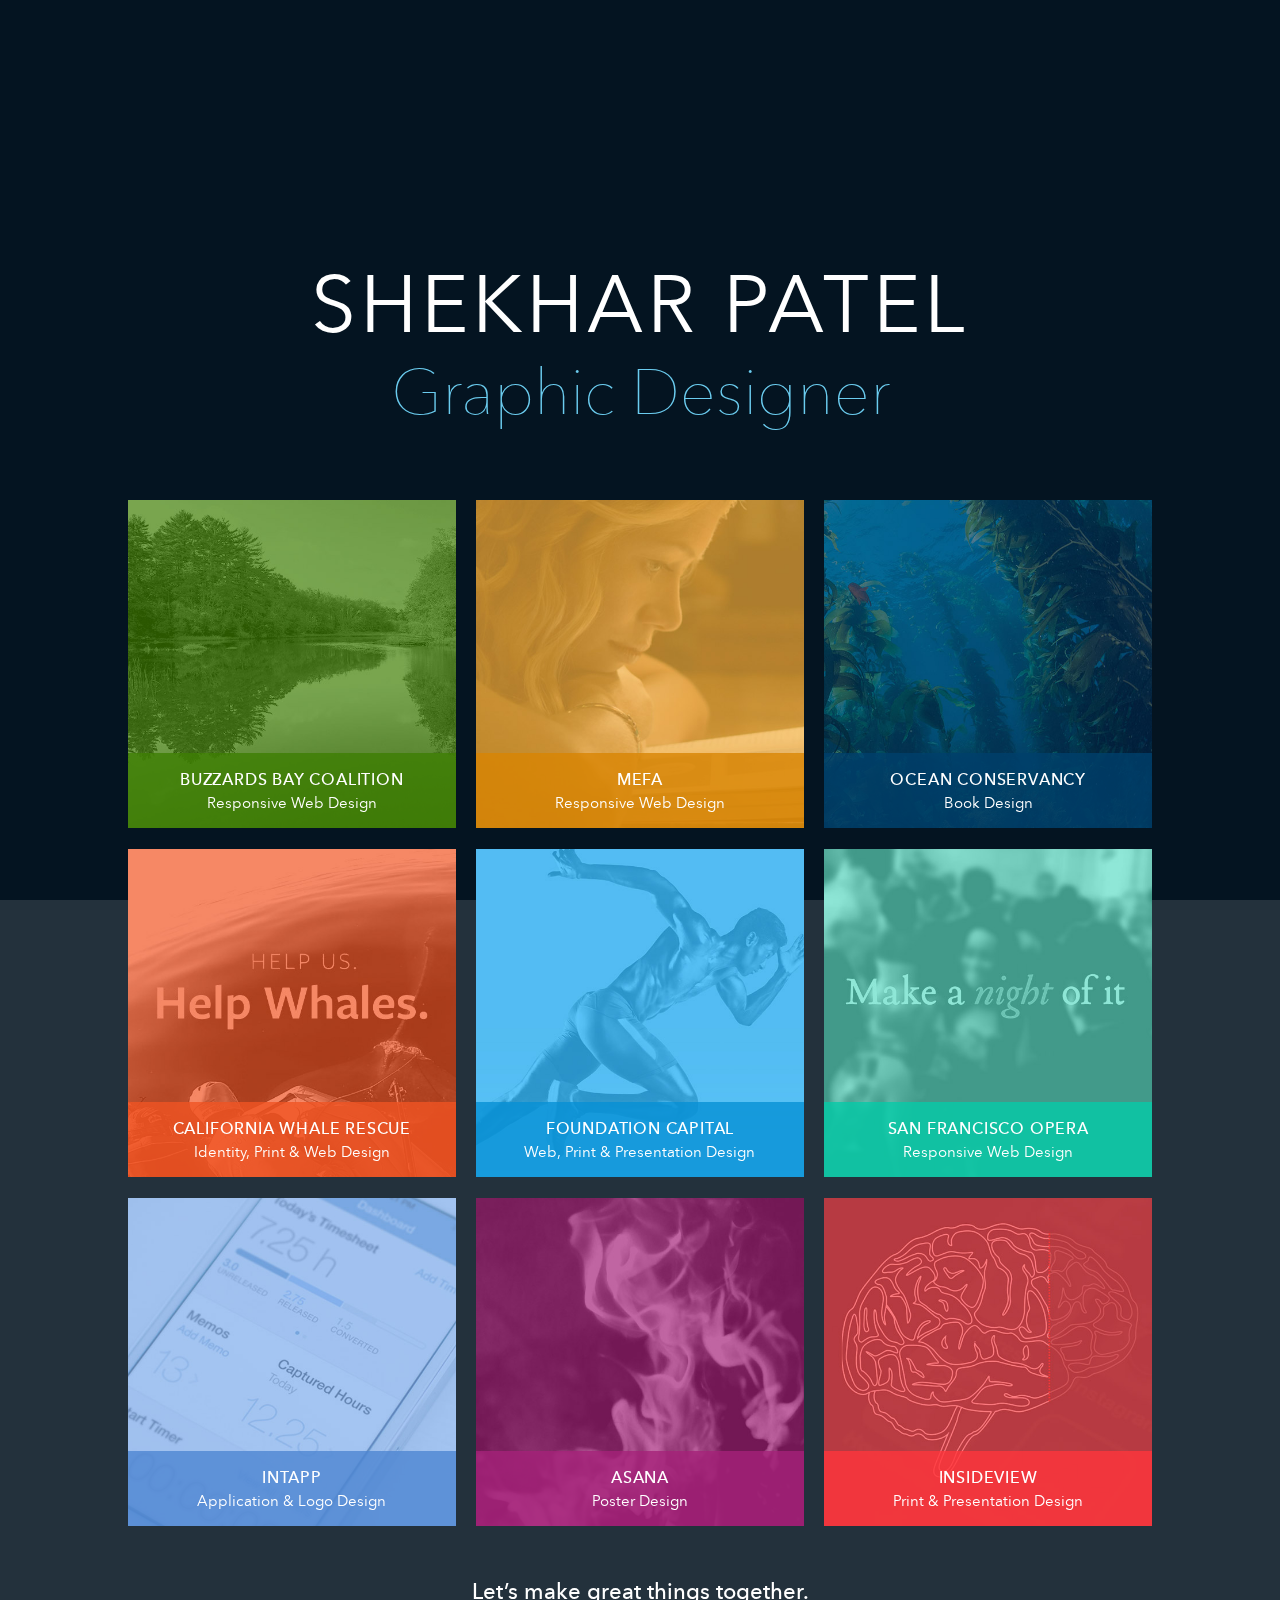
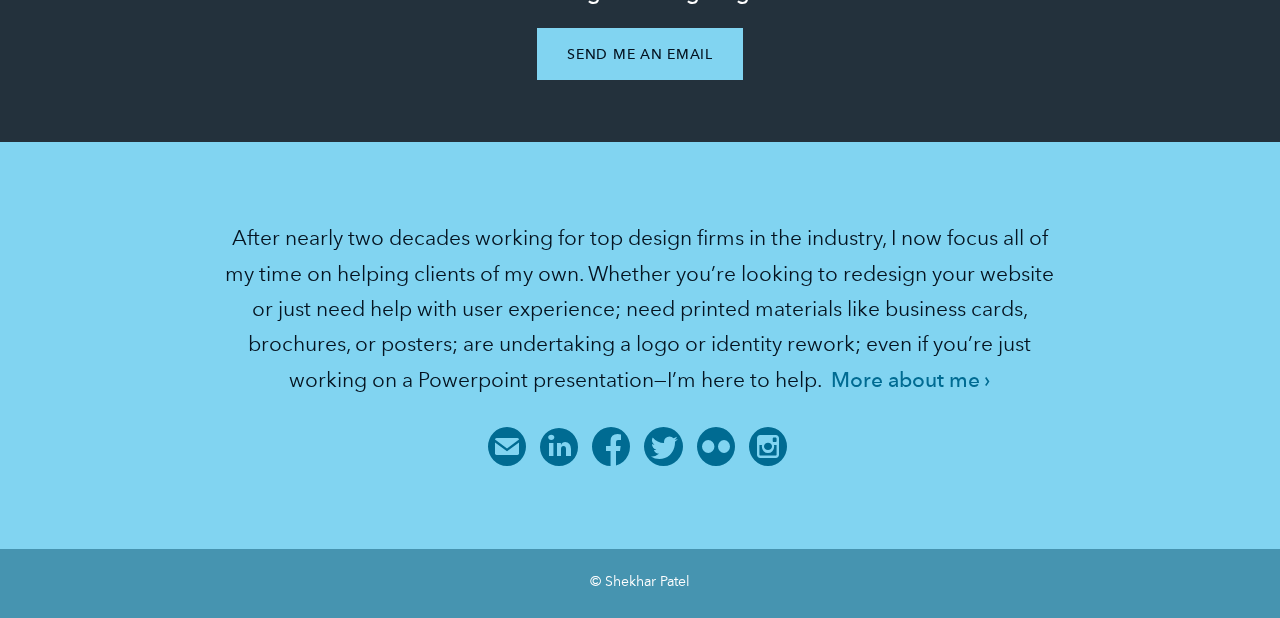
==== index.html @ b04dcbed "changed the view" ====
<DOCTYPE html>
<!--[if IE 8]>
    <html class="no-js lt-ie9" lang="en" > <![endif]-->
    <!--[if gt IE 8]><!--> <html class="no-js" lang="en" >
<!--<![endif]-->

<!-- Mirrored from heathershaw.com/index.html by HTTrack Website Copier/3.x [XR&CO'2014], Sun, 12 Jul 2020 07:16:11 GMT -->
<!-- Added by HTTrack --><meta http-equiv="content-type" content="text/html;charset=UTF-8" /><!-- /Added by HTTrack -->
<head>
    <meta charset="utf-8" />
    <meta name="viewport" content="width=device-width" />
    <meta name="google-site-verification" content="725AxR7ihJXn4j1tQUBgMvL5IaZp7hmSNFd8ZJvZKjw" />
    <title>Shekhar Patel | Graphic Designer</title>
    <link rel="stylesheet" href="stylesheets/screen.css" media="screen, projection" type="text/css" />
    <link href="webfonts/ss-social-circle.css" rel="stylesheet" />
    <link rel="stylesheet" type="text/css" href="MyFontsWebfontsKit.css">
    <script src="js/vendor/custom.modernizr.js"></script>
    <script src="../code.jquery.com/jquery-1.10.2.js"></script>
    <script> 
    $(function(){
      $("#footer").load("footer.html"); 
    });
    </script> 
</head>
<body>
    <section class="main">
        <header class="home">
            <h1>Shekhar Patel</h1>
            <h2>Graphic Designer</h2>
        </header>
        <article class="section">
            <!-- Project -->
            <div class="col left">
                <div class="tn-bb">
                    <a href="buzzards-bay-coalition.html">
                        <img src="i/placeholder.png" />
                        <div class="caption">
                            <h3>BUZZARDS BAY COALITION</h3>
                            <p>Responsive Web Design</p>
                        </div>
                    </a>
                </div>
             </div>
            <!-- Project -->
            <div class="col">
                <div class="tn-me">
                    <a href="mefa.html">
                        <img src="i/placeholder.png" />
                        <div class="caption">
                            <h3>MEFA</h3>
                            <p>Responsive Web Design</p>
                        </div>
                    </a>
                </div>
            </div>
             <!-- Project -->
           <div class="col">
                <div class="tn-oc">
                    <a href="ocean-conservancy.html">
                        <img src="i/placeholder.png" />
                        <div class="caption">
                            <h3>OCEAN CONSERVANCY</h3>
                            <p>Book Design</p>
                        </div>
                    </a>
                </div>
           </div>
            <!-- Project -->
            <div class="col left">
                <div class="tn-cw">
                    <a href="california-whale-rescue.html">
                        <img src="i/placeholder.png" />
                        <div class="caption">
                            <h3>CALIFORNIA WHALE RESCUE</h3>
                            <p>Identity, Print &amp; Web Design</p>
                        </div>
                    </a>
                </div>
            </div>
            <!-- Project -->
            <div class="col">
                <div class="tn-fc">
                    <a href="foundation-capital.html">
                        <img src="i/placeholder.png" />
                        <div class="caption">
                            <h3>FOUNDATION CAPITAL</h3>
                            <p>Web, Print &amp; Presentation Design</p>
                        </div>
                    </a>
                </div>
            </div>
             <!-- Project -->
           <div class="col">
                <div class="tn-sf">
                    <a href="san-francisco-opera.html">
                        <img src="i/placeholder.png" />
                        <div class="caption">
                            <h3>SAN FRANCISCO OPERA</h3>
                            <p>Responsive Web Design</p>
                        </div>
                    </a>
                </div>
            </div>
            <!-- Project -->
            <div class="col left">
                <div class="tn-in">
                    <a href="intapp.html">
                        <img src="i/placeholder.png" />
                        <div class="caption">
                            <h3>INTAPP</h3>
                            <p>Application &amp; Logo Design</p>
                        </div>
                    </a>
                </div>
            </div>
            <!-- Project -->
            <div class="col">
                <div class="tn-as">
                    <a href="asana.html">
                        <img src="i/placeholder.png" />
                        <div class="caption">
                            <h3>ASANA</h3>
                            <p>Poster Design</p>
                        </div>
                    </a>
                </div>
            </div>
             <!-- Project -->
           <div class="col">
                <div class="tn-iv">
                    <a href="insideview.html">
                        <img src="i/placeholder.png" />
                        <div class="caption">
                            <h3>InsideView</h3>
                            <p>Print &amp; Presentation Design</p>
                        </div>
                    </a>
                </div>
            </div>
             <!-- Project -->
           <div class="col-even">
                <div class="tn-mi">
                    <a href="mica.html">
                        <img src="i/placeholder.png" />
                        <div class="caption">
                            <h3>MICA</h3>
                            <p>Web Design</p>
                        </div>
                    </a>
                </div>
            </div>
        </article>
        <div class="more">
            <h4>Let&rsquo;s make great things together.</h4>
            <div class="button"><a href="mailto:heather@heathershaw.com?subject=A Message from HeatherShaw.com">SEND ME AN EMAIL</a></button>
        </div>
    </section>
    <footer>
        <p>After nearly two decades working for top design firms in the industry, I now focus all of my time on helping clients of my own. Whether you&rsquo;re looking to redesign your website or just need help with user experience; need printed materials like business cards, brochures, or posters; are undertaking a logo or identity rework; even if you&rsquo;re just working on a Powerpoint presentation—I&rsquo;m here to help. &nbsp;<a href="about.html">More about me &rsaquo;</a></p>
        <p class="social"><a href="mailto:heather@heathershaw.com?subject=A Message from HeatherShaw.com"><i class="ss-icon">email</i></a> <a href="https://www.linkedin.com/in/urbancrunchy" target="blank"><i class="ss-icon">linkedin</i></a> <a href="https://www.facebook.com/willis.heather" target="blank"><i class="ss-icon">facebook</i></a> <a href="https://twitter.com/urbancrunchy" target="blank"><i class="ss-icon">twitter</i></a> <a href="https://www.flickr.com/photos/urbancrunchy/" target="blank"><i class="ss-icon">flickr</i></a> <a href="https://www.instagram.com/urbancrunchy/" target="blank"><i class="ss-icon">instagram</i></a>
        </p>
    </footer>
    <section class="copyright">
        <p>&copy; Shekhar Patel</p>
    </section>
</body>

</html>
<script>

</script>
---- stylesheets/screen.css ----
/* Welcome to Compass.
 * In this file you should write your main styles. (or centralize your imports)
 * Import this file using the following HTML or equivalent:
 * <link href="/stylesheets/screen.css" media="screen, projection" rel="stylesheet" type="text/css" /> */
html, body, div, span, applet, object, iframe,
h1, h2, h3, h4, h5, h6, p, blockquote, pre,
a, abbr, acronym, address, big, cite, code,
del, dfn, em, img, ins, kbd, q, s, samp,
small, strike, strong, sub, sup, tt, var,
b, u, i, center,
dl, dt, dd, ol, ul, li,
fieldset, form, label, legend,
table, caption, tbody, tfoot, thead, tr, th, td,
article, aside, canvas, details, embed,
figure, figcaption, footer, header, hgroup,
menu, nav, output, ruby, section, summary,
time, mark, audio, video {
  margin: 0;
  padding: 0;
  border: 0;
  font: inherit;
  font-size: 100%;
  vertical-align: baseline; }

html {
  line-height: 1; }

ol, ul {
  list-style: none; }

table {
  border-collapse: collapse;
  border-spacing: 0; }

caption, th, td {
  text-align: left;
  font-weight: normal;
  vertical-align: middle; }

q, blockquote {
  quotes: none; }
  q:before, q:after, blockquote:before, blockquote:after {
    content: "";
    content: none; }

a img {
  border: none; }

article, aside, details, figcaption, figure, footer, header, hgroup, main, menu, nav, section, summary {
  display: block; }

body:before {
  width: 100%;
  content: "";
  display: block;
  position: fixed;
  left: 0;
  top: 0;
  width: 100%;
  height: 100%;
  z-index: -10;
  background: #051421 url("../i/me2.png") top center no-repeat;
  -webkit-background-size: cover;
  -moz-background-size: cover;
  -o-background-size: cover;
  background-size: cover; }

h1 {
  font-family: Arial;
  font-size: 5.0em;
  text-transform: uppercase;
  letter-spacing: 0.05em;
  margin: 15px;
  color: #ffffff;
  font-family: 'AvenirNextLTPro-Regular', Helvetica, Arial, sans-serif; }

h2 {
  font-size: 4.0em;
  color: #6bccef;
  font-family: 'AvenirNextLTPro-UltLt', Helvetica, Arial, sans-serif; }

h3 {
  font-size: 1.0em;
  color: #ffffff;
  font-family: 'AvenirNextLTPro-Medium', Helvetica, Arial, sans-serif;
  text-transform: uppercase;
  letter-spacing: 0.05em;
  padding-bottom: 8px; }

h4 {
  clear: both;
  font-family: 'AvenirNextLTPro-Medium', Helvetica, Arial, sans-serif;
  font-size: 1.4em;
  line-height: 1.6em;
  margin-bottom: 36px;
  padding-top: 40px;
  text-align: center;
  color: #ffffff; }

p {
  font-family: 'AvenirNextLTPro-Regular', Helvetica, Arial, sans-serif;
  font-size: 1.3em;
  line-height: 1.7em;
  margin-bottom: 20px; }

.more {
  margin: 40px 0 0 0;
  padding-bottom: 80px; }
  .more .button {
    text-align: center; }
    .more .button a, .more .button a:link, .more .button a:active {
      font-family: 'AvenirNextLTPro-Medium', Helvetica, Arial, sans-serif;
      color: #051421;
      font-size: 0.9em;
      line-height: 1.0em;
      margin-bottom: 0;
      padding: 20px 30px 18px 30px;
      background-color: #81d4f1;
      text-decoration: none;
      text-transform: uppercase;
      letter-spacing: 0.05em; }
    .more .button a:hover {
      text-decoration: none;
      background-color: #008fc2; }

section.main {
  width: 80%;
  padding: 0 10%;
  background: transparent url("../i/grey-bg.png") top left repeat;
  /*  SECTIONS  */
  /*  COLUMN SETUP  */ }
  section.main header {
    text-align: center;
    padding: 25% 0 60px 0; }
  section.main .section {
    clear: both;
    padding: 0px;
    margin: 0px; }
  section.main .col, section.main .col-even {
    display: block;
    float: left;
    margin: 1% 0 1% 2%; }
    section.main .col a, section.main .col-even a {
      display: block;
      text-decoration: none; }
      section.main .col a img, section.main .col-even a img {
        max-width: 100%; }
    section.main .col .caption, section.main .col-even .caption {
      padding: 20px 10px 16px 10px;
      margin-top: -81px;
      text-align: center;
      color: #ffffff; }
      section.main .col .caption p, section.main .col-even .caption p {
        font-size: 0.95em;
        line-height: 1.0em;
        margin-bottom: 0; }
    section.main .col .tn-fc a, section.main .col .tn-fc a:link, section.main .col .tn-fc a:active, section.main .col-even .tn-fc a, section.main .col-even .tn-fc a:link, section.main .col-even .tn-fc a:active {
      background: transparent url("../i/tn-fc1.jpg") top left no-repeat;
      background-size: 100%; }
      section.main .col .tn-fc a .caption, section.main .col .tn-fc a:link .caption, section.main .col .tn-fc a:active .caption, section.main .col-even .tn-fc a .caption, section.main .col-even .tn-fc a:link .caption, section.main .col-even .tn-fc a:active .caption {
        background: transparent url("../i/fc-blue80.png") top left repeat; }
    section.main .col .tn-fc a:hover, section.main .col-even .tn-fc a:hover {
      background: transparent url("../i/tn-fc2.jpg") top left no-repeat;
      background-size: 100%; }
      section.main .col .tn-fc a:hover .caption, section.main .col-even .tn-fc a:hover .caption {
        background: transparent url("../i/fc-blue80.png") top left repeat; }
    section.main .col .tn-sf a, section.main .col .tn-sf a:link, section.main .col .tn-sf a:active, section.main .col-even .tn-sf a, section.main .col-even .tn-sf a:link, section.main .col-even .tn-sf a:active {
      background: transparent url("../i/tn-sf1.2.jpg") top left no-repeat;
      background-size: 100%; }
      section.main .col .tn-sf a .caption, section.main .col .tn-sf a:link .caption, section.main .col .tn-sf a:active .caption, section.main .col-even .tn-sf a .caption, section.main .col-even .tn-sf a:link .caption, section.main .col-even .tn-sf a:active .caption {
        background: transparent url("../i/sf-green80.png") top left repeat; }
    section.main .col .tn-sf a:hover, section.main .col-even .tn-sf a:hover {
      background: transparent url("../i/tn-sf2.2.jpg") top left no-repeat;
      background-size: 100%; }
      section.main .col .tn-sf a:hover .caption, section.main .col-even .tn-sf a:hover .caption {
        background: transparent url("../i/sf-green80.png") top left repeat; }
    section.main .col .tn-bb a, section.main .col .tn-bb a:link, section.main .col .tn-bb a:active, section.main .col-even .tn-bb a, section.main .col-even .tn-bb a:link, section.main .col-even .tn-bb a:active {
      background: transparent url("../i/tn-bb1.1.jpg") top left no-repeat;
      background-size: 100%; }
      section.main .col .tn-bb a .caption, section.main .col .tn-bb a:link .caption, section.main .col .tn-bb a:active .caption, section.main .col-even .tn-bb a .caption, section.main .col-even .tn-bb a:link .caption, section.main .col-even .tn-bb a:active .caption {
        background: transparent url("../i/bb-green80.png") top left repeat; }
    section.main .col .tn-bb a:hover, section.main .col-even .tn-bb a:hover {
      background: transparent url("../i/tn-bb2.1.jpg") top left no-repeat;
      background-size: 100%; }
      section.main .col .tn-bb a:hover .caption, section.main .col-even .tn-bb a:hover .caption {
        background: transparent url("../i/bb-green80.png") top left repeat; }
    section.main .col .tn-iv a, section.main .col .tn-iv a:link, section.main .col .tn-iv a:active, section.main .col-even .tn-iv a, section.main .col-even .tn-iv a:link, section.main .col-even .tn-iv a:active {
      background: transparent url("../i/tn-iv1.jpg") top left no-repeat;
      background-size: 100%; }
      section.main .col .tn-iv a .caption, section.main .col .tn-iv a:link .caption, section.main .col .tn-iv a:active .caption, section.main .col-even .tn-iv a .caption, section.main .col-even .tn-iv a:link .caption, section.main .col-even .tn-iv a:active .caption {
        background: transparent url("../i/iv-red80.png") top left repeat; }
    section.main .col .tn-iv a:hover, section.main .col-even .tn-iv a:hover {
      background: transparent url("../i/tn-iv2.jpg") top left no-repeat;
      background-size: 100%; }
      section.main .col .tn-iv a:hover .caption, section.main .col-even .tn-iv a:hover .caption {
        background: transparent url("../i/iv-red80.png") top left repeat; }
    section.main .col .tn-oc a, section.main .col .tn-oc a:link, section.main .col .tn-oc a:active, section.main .col-even .tn-oc a, section.main .col-even .tn-oc a:link, section.main .col-even .tn-oc a:active {
      background: transparent url("../i/tn-oc1.jpg") top left no-repeat;
      background-size: 100%; }
      section.main .col .tn-oc a .caption, section.main .col .tn-oc a:link .caption, section.main .col .tn-oc a:active .caption, section.main .col-even .tn-oc a .caption, section.main .col-even .tn-oc a:link .caption, section.main .col-even .tn-oc a:active .caption {
        background: transparent url("../i/oc-blue80.png") top left repeat; }
    section.main .col .tn-oc a:hover, section.main .col-even .tn-oc a:hover {
      background: transparent url("../i/tn-oc2.jpg") top left no-repeat;
      background-size: 100%; }
      section.main .col .tn-oc a:hover .caption, section.main .col-even .tn-oc a:hover .caption {
        background: transparent url("../i/oc-blue80.png") top left repeat; }
    section.main .col .tn-cw a, section.main .col .tn-cw a:link, section.main .col .tn-cw a:active, section.main .col-even .tn-cw a, section.main .col-even .tn-cw a:link, section.main .col-even .tn-cw a:active {
      background: transparent url("../i/tn-cw1.1.jpg") top left no-repeat;
      background-size: 100%; }
      section.main .col .tn-cw a .caption, section.main .col .tn-cw a:link .caption, section.main .col .tn-cw a:active .caption, section.main .col-even .tn-cw a .caption, section.main .col-even .tn-cw a:link .caption, section.main .col-even .tn-cw a:active .caption {
        background: transparent url("../i/cw-orange80.png") top left repeat; }
    section.main .col .tn-cw a:hover, section.main .col-even .tn-cw a:hover {
      background: transparent url("../i/tn-cw2.1.jpg") top left no-repeat;
      background-size: 100%; }
      section.main .col .tn-cw a:hover .caption, section.main .col-even .tn-cw a:hover .caption {
        background: transparent url("../i/cw-orange80.png") top left repeat; }
    section.main .col .tn-me a, section.main .col .tn-me a:link, section.main .col .tn-me a:active, section.main .col-even .tn-me a, section.main .col-even .tn-me a:link, section.main .col-even .tn-me a:active {
      background: transparent url("../i/tn-me1.jpg") top left no-repeat;
      background-size: 100%; }
      section.main .col .tn-me a .caption, section.main .col .tn-me a:link .caption, section.main .col .tn-me a:active .caption, section.main .col-even .tn-me a .caption, section.main .col-even .tn-me a:link .caption, section.main .col-even .tn-me a:active .caption {
        background: transparent url("../i/me-yellow80.png") top left repeat; }
    section.main .col .tn-me a:hover, section.main .col-even .tn-me a:hover {
      background: transparent url("../i/tn-me2.jpg") top left no-repeat;
      background-size: 100%; }
      section.main .col .tn-me a:hover .caption, section.main .col-even .tn-me a:hover .caption {
        background: transparent url("../i/me-yellow80.png") top left repeat; }
    section.main .col .tn-mi a, section.main .col .tn-mi a:link, section.main .col .tn-mi a:active, section.main .col-even .tn-mi a, section.main .col-even .tn-mi a:link, section.main .col-even .tn-mi a:active {
      background: transparent url("../i/tn-mi1.jpg") top left no-repeat;
      background-size: 100%; }
      section.main .col .tn-mi a .caption, section.main .col .tn-mi a:link .caption, section.main .col .tn-mi a:active .caption, section.main .col-even .tn-mi a .caption, section.main .col-even .tn-mi a:link .caption, section.main .col-even .tn-mi a:active .caption {
        background: transparent url("../i/mi-green80.png") top left repeat; }
    section.main .col .tn-mi a:hover, section.main .col-even .tn-mi a:hover {
      background: transparent url("../i/tn-mi2.jpg") top left no-repeat;
      background-size: 100%; }
      section.main .col .tn-mi a:hover .caption, section.main .col-even .tn-mi a:hover .caption {
        background: transparent url("../i/mi-green80.png") top left repeat; }
    section.main .col .tn-in a, section.main .col .tn-in a:link, section.main .col .tn-in a:active, section.main .col-even .tn-in a, section.main .col-even .tn-in a:link, section.main .col-even .tn-in a:active {
      background: transparent url("../i/tn-in1.jpg") top left no-repeat;
      background-size: 100%; }
      section.main .col .tn-in a .caption, section.main .col .tn-in a:link .caption, section.main .col .tn-in a:active .caption, section.main .col-even .tn-in a .caption, section.main .col-even .tn-in a:link .caption, section.main .col-even .tn-in a:active .caption {
        background: transparent url("../i/in-blue80.png") top left repeat; }
    section.main .col .tn-in a:hover, section.main .col-even .tn-in a:hover {
      background: transparent url("../i/tn-in2.jpg") top left no-repeat;
      background-size: 100%; }
      section.main .col .tn-in a:hover .caption, section.main .col-even .tn-in a:hover .caption {
        background: transparent url("../i/in-blue80.png") top left repeat; }
    section.main .col .tn-as a, section.main .col .tn-as a:link, section.main .col .tn-as a:active, section.main .col-even .tn-as a, section.main .col-even .tn-as a:link, section.main .col-even .tn-as a:active {
      background: transparent url("../i/tn-as1.jpg") top left no-repeat;
      background-size: 100%; }
      section.main .col .tn-as a .caption, section.main .col .tn-as a:link .caption, section.main .col .tn-as a:active .caption, section.main .col-even .tn-as a .caption, section.main .col-even .tn-as a:link .caption, section.main .col-even .tn-as a:active .caption {
        background: transparent url("../i/as-purple80.png") top left repeat; }
    section.main .col .tn-as a:hover, section.main .col-even .tn-as a:hover {
      background: transparent url("../i/tn-as2.jpg") top left no-repeat;
      background-size: 100%; }
      section.main .col .tn-as a:hover .caption, section.main .col-even .tn-as a:hover .caption {
        background: transparent url("../i/as-purple80.png") top left repeat; }
  section.main .left {
    margin-left: 0; }
  section.main .col, section.main .col-even {
    width: 32%; }

.subpage .top {
  width: 100%;
  text-align: center; }
  .subpage .top a, .subpage .top a:link, .subpage .top a:active {
    display: block;
    padding: 26px 20px 20px 20px;
    text-decoration: none; }
  .subpage .top h1, .subpage .top h2 {
    font-size: 1.3em;
    text-transform: uppercase;
    padding: 0;
    margin: 0;
    letter-spacing: 0.15em;
    display: inline-block; }
  .subpage .top h1 {
    font-family: 'AvenirNextLTPro-Medium', Helvetica, Arial, sans-serif;
    margin-bottom: 2px; }
  .subpage .top h2 {
    font-family: 'AvenirNextLTPro-Regular', Helvetica, Arial, sans-serif; }
.subpage section.main header {
  padding: 10% 0 60px 0; }
.subpage h1 {
  font-size: 4.0em; }
.subpage h2 {
  font-size: 3.0em; }
.subpage .project {
  width: 100%; }
  .subpage .project img {
    max-width: 100%;
    width: 100%; }
.subpage a, .subpage a:link, .subpage a:active, .subpage a:hover {
  text-decoration: none; }
.subpage .button {
  margin-top: 60px; }
  .subpage .button a, .subpage .button a:link, .subpage .button a:active {
    text-decoration: none;
    text-transform: uppercase;
    letter-spacing: 0.05em; }
  .subpage .button a:hover {
    background-color: #1c2934;
    text-decoration: none; }

.project-full img {
  max-width: 100%;
  width: 100%; }

.page {
  width: 100%;
  margin: 30px 0 60px 0;
  max-width: 100%; }

.description-container {
  width: 100%;
  padding: 80px 0 0 0; }
  .description-container .description {
    width: 80%;
    margin: 0 10%; }
    .description-container .description p {
      margin-bottom: 20px;
      color: #ffffff; }
    .description-container .description .right {
      float: right;
      position: relative;
      width: 50%;
      margin: 1% 0 2% 4%; }
      .description-container .description .right img {
        max-width: 100%;
        width: 100%;
        position: relative; }
    .description-container .description img.right-small {
      float: right;
      width: 20%;
      margin: 1% 10% 2% 6%;
      max-width: 100%; }
    .description-container .description img.full {
      width: 100%;
      margin: 30px 0;
      max-width: 100%; }
    .description-container .description .carousel {
      width: 90%;
      margin: 60px 5%; }
      .description-container .description .carousel div:nth-child(4n+0) {
        margin-right: 0; }
      .description-container .description .carousel .arrow {
        float: left;
        width: 6%;
        text-align: center;
        padding-top: 16%;
        font-size: 2.4em; }
        .description-container .description .carousel .arrow a {
          display: block;
          text-decoration: none; }
      .description-container .description .carousel .screenshot {
        width: 28%;
        margin-right: 2%;
        float: left; }
        .description-container .description .carousel .screenshot img {
          max-width: 100%; }
    .description-container .description .no-carousel {
      width: 100%;
      margin: 60px 0; }
      .description-container .description .no-carousel .screenshot {
        width: 32%;
        margin: 0 2% 20px 0;
        float: left; }
        .description-container .description .no-carousel .screenshot img {
          max-width: 100%; }
      .description-container .description .no-carousel div:nth-child(3n+0) {
        margin-right: 0; }
    .description-container .description .dots {
      clear: both;
      width: 100%;
      padding-top: 15px;
      text-align: center; }
      .description-container .description .dots div {
        display: inline-block;
        margin-right: 4px; }
        .description-container .description .dots div a {
          font-size: 1.7em;
          text-decoration: none; }
        .description-container .description .dots div a.on, .description-container .description .dots div a:link.on, .description-container .description .dots div a:active.on, .description-container .description .dots div a:hover.on {
          color: #ffffff; }
    .description-container .description .after {
      clear: both;
      padding-top: 40px; }

.about .top {
  background: transparent url("../i/fc-blue90.png") top left repeat; }
  .about .top a:hover {
    background-color: #0e82af; }
  .about .top h2 {
    color: #a3e0ff; }
.about h2 {
  font-size: 4.4em;
  margin-top: 80px;
  color: #6bccef;
  font-family: 'AvenirNextLTPro-UltLt', Helvetica, Arial, sans-serif; }
.about .description-container {
  background: transparent url("../i/fc-blue95.png") top left repeat; }
  .about .description-container a, .about .description-container a:link, .about .description-container a:active {
    color: #a3e0ff; }
  .about .description-container a:hover {
    color: #33b7f9; }
  .about .description-container .more {
    text-align: center; }
    .about .description-container .more h2 {
      text-align: center;
      width: 80%;
      font-size: 3.4em;
      margin: 60px 10% 30px 10%; }
    .about .description-container .more h3 {
      text-align: center;
      width: 80%;
      margin: 40px 10% 0 10%; }
    .about .description-container .more .social {
      text-align: center;
      font-size: 2.4em;
      margin-top: -10px; }
.about .right {
  float: right;
  margin-left: 4%; }
.about .left {
  float: left;
  margin-right: 4%; }
.about .left {
  float: left; }
.about .right, .about .left {
  width: 45%;
  margin: 1% 0 2% 0; }
  .about .right img, .about .left img {
    max-width: 100%; }
  .about .right .small-caption, .about .left .small-caption {
    position: relative;
    font-size: 0.9em;
    color: #6bccef;
    width: 100%;
    text-align: right;
    margin: 0;
    padding: 5px 0 0 0; }
.about .page {
  width: 100%;
  clear: both;
  margin: 40px 0 30px 0; }
  .about .page img {
    max-width: 100%; }
  .about .page .small-caption {
    position: relative;
    font-size: 0.9em;
    color: #6bccef;
    width: 100%;
    text-align: center;
    margin: 0;
    padding: 5px 0 0 0;
    max-width: 3000px; }
.about .button {
  margin-top: 60px; }
  .about .button a, .about .button a:link, .about .button a:active {
    background-color: #a3e0ff;
    color: #051421; }
  .about .button a:hover {
    background-color: #33b7f9;
    color: #051421; }
.about footer a, .about footer a:link, .about footer a:active {
  color: #6bccef; }
.about footer a:hover {
  color: #6bccef; }
.about .copyright {
  background: transparent url("../i/main-light-blue-bg.png") top left repeat; }

.bb .top {
  background: transparent url("../i/bb-green90.png") top left repeat; }
  .bb .top a:hover {
    background-color: #566c11; }
  .bb .top h2 {
    color: #cbf34d; }
.bb h2 {
  color: #cbf34d; }
.bb .description-container {
  background: transparent url("../i/bb-green95.png") top left repeat; }
  .bb .description-container a, .bb .description-container a:link, .bb .description-container a:active {
    color: #cbf34d; }
  .bb .description-container a:hover {
    color: #051421; }
.bb .button {
  margin-top: 60px; }
  .bb .button a, .bb .button a:link, .bb .button a:active {
    background-color: #cbf34d;
    color: #051421; }
  .bb .button a:hover {
    color: #cbf34d; }
.bb footer a, .bb footer a:link, .bb footer a:active {
  color: #cbf34d; }
.bb footer a:hover {
  color: #566c11; }
.bb .copyright {
  background: transparent url("../i/bb-green90.png") top left repeat; }

.kj .top {
  background: transparent url("../i/kj-purple90.png") top left repeat; }
  .kj .top a:hover {
    background-color: #5e0970; }
  .kj .top h2 {
    color: #d88cd9; }
.kj h2 {
  color: #d88cd9; }
.kj .description-container {
  background: transparent url("../i/kj-purple95.png") top left repeat; }
  .kj .description-container a, .kj .description-container a:link, .kj .description-container a:active {
    color: #d88cd9; }
  .kj .description-container a:hover {
    color: #051421; }
.kj .button {
  margin-top: 60px; }
  .kj .button a, .kj .button a:link, .kj .button a:active {
    background-color: #d88cd9;
    color: #051421; }
  .kj .button a:hover {
    color: #d88cd9; }
.kj footer a, .kj footer a:link, .kj footer a:active {
  color: #d88cd9; }
.kj footer a:hover {
  color: #5e0970; }
.kj .copyright {
  background: transparent url("../i/kj-purple90.png") top left repeat; }

.me .top {
  background: transparent url("../i/me-blue90.png") top left repeat; }
  .me .top a:hover {
    background-color: #024a88; }
  .me .top h2 {
    color: #8dd0ff; }
.me h2 {
  color: #f7b33f; }
.me .description-container {
  background: transparent url("../i/me-blue95.png") top left repeat; }
  .me .description-container a, .me .description-container a:link, .me .description-container a:active {
    color: #8dd0ff; }
  .me .description-container a:hover {
    color: #051421; }
.me .button {
  margin-top: 60px; }
  .me .button a, .me .button a:link, .me .button a:active {
    background-color: #8dd0ff;
    color: #051421; }
  .me .button a:hover {
    color: #051421; }
.me footer a, .me footer a:link, .me footer a:active {
  color: #f7b33f; }
.me footer a:hover {
  color: #8dd0ff; }
.me .copyright {
  background: transparent url("../i/me-blue90.png") top left repeat; }

.mi .top {
  background: transparent url("../i/mi-green90.png") top left repeat; }
  .mi .top a:hover {
    background-color: #0d7a4b; }
  .mi .top h2 {
    color: #62eeb2; }
.mi h2 {
  color: #62eeb2; }
.mi .description-container {
  background: transparent url("../i/mi-green95.png") top left repeat; }
  .mi .description-container a, .mi .description-container a:link, .mi .description-container a:active {
    color: #62eeb2; }
  .mi .description-container a:hover {
    color: #051421; }
.mi .button {
  margin-top: 60px; }
  .mi .button a, .mi .button a:link, .mi .button a:active {
    background-color: #62eeb2;
    color: #051421; }
  .mi .button a:hover {
    color: #62eeb2;
    color: #051421; }
.mi footer a, .mi footer a:link, .mi footer a:active {
  color: #62eeb2; }
.mi footer a:hover {
  color: #0d7a4b; }
.mi .copyright {
  background: transparent url("../i/mi-green90.png") top left repeat; }

.oc .top {
  background: transparent url("../i/oc-blue80.png") top left repeat; }
  .oc .top a:hover {
    background-color: #3aaee5; }
    .oc .top a:hover h2 {
      color: #051421; }
  .oc .top h2 {
    color: #79d3fe; }
.oc h2 {
  color: #3aaee5; }
.oc .description-container {
  background: transparent url("../i/oc-blue90.png") top left repeat; }
  .oc .description-container a, .oc .description-container a:link, .oc .description-container a:active {
    color: #3aaee5; }
  .oc .description-container a:hover {
    color: #79d3fe; }
.oc .button {
  margin-top: 60px; }
  .oc .button a, .oc .button a:link, .oc .button a:active {
    background-color: #3aaee5;
    color: #051421; }
  .oc .button a:hover {
    color: #051421;
    background-color: #79d3fe; }
.oc footer a, .oc footer a:link, .oc footer a:active {
  color: #3aaee5; }
.oc footer a:hover {
  color: #79d3fe; }
.oc .copyright {
  background: transparent url("../i/me-blue90.png") top left repeat; }

.in .top {
  background: transparent url("../i/in-blue90.png") top left repeat; }
  .in .top a:hover {
    background-color: #436cb6; }
  .in .top h2 {
    color: #aaceff; }
.in h2 {
  color: #aaceff; }
.in .project {
  padding-bottom: 60px; }
.in .description-container {
  background: transparent url("../i/in-blue95.1.png") top left repeat; }
  .in .description-container a, .in .description-container a:link, .in .description-container a:active {
    color: #aaceff; }
  .in .description-container a:hover {
    color: #051421; }
.in .button {
  margin-top: 60px; }
  .in .button a, .in .button a:link, .in .button a:active {
    background-color: #436cb6;
    color: #051421; }
  .in .button a:hover {
    background-color: #aaceff;
    color: #051421; }
.in footer a, .in footer a:link, .in footer a:active {
  color: #aaceff; }
.in footer a:hover {
  color: #436cb6; }
.in .copyright {
  background: transparent url("../i/in-blue90.png") top left repeat; }

.fc .top {
  background: transparent url("../i/fc-blue90.png") top left repeat; }
  .fc .top a:hover {
    background-color: #0e82af; }
  .fc .top h2 {
    color: #a3e0ff; }
.fc h2 {
  color: #33b7f9; }
.fc .project {
  padding-bottom: 60px; }
.fc .description-container {
  background: transparent url("../i/fc-blue95.png") top left repeat; }
  .fc .description-container a, .fc .description-container a:link, .fc .description-container a:active {
    color: #0e82af; }
  .fc .description-container a:hover {
    color: #051421; }
.fc .button {
  margin-top: 60px; }
  .fc .button a, .fc .button a:link, .fc .button a:active {
    background-color: #a3e0ff;
    color: #051421; }
  .fc .button a:hover {
    color: #a3e0ff; }
.fc footer a, .fc footer a:link, .fc footer a:active {
  color: #a3e0ff; }
.fc footer a:hover {
  color: #0e82af; }
.fc .copyright {
  background: transparent url("../i/fc-blue90.png") top left repeat; }

.sf .top {
  background: transparent url("../i/sf-green90.png") top left repeat; }
  .sf .top a:hover {
    background-color: #01efc4; }
  .sf .top h2 {
    color: #85ffe9; }
.sf h2 {
  color: #85ffe9; }
.sf .description-container {
  background: transparent url("../i/sf-green95.png") top left repeat; }
  .sf .description-container a, .sf .description-container a:link, .sf .description-container a:active {
    color: #85ffe9; }
  .sf .description-container a:hover {
    color: #051421; }
.sf .button {
  margin-top: 60px; }
  .sf .button a, .sf .button a:link, .sf .button a:active {
    background-color: #85ffe9;
    color: #051421; }
  .sf .button a:hover {
    color: #85ffe9; }
.sf footer a, .sf footer a:link, .sf footer a:active {
  color: #85ffe9; }
.sf footer a:hover {
  color: #01efc4; }
.sf .copyright {
  background: transparent url("../i/sf-green90.png") top left repeat; }

.as .top {
  background: transparent url("../i/as-purple90.png") top left repeat; }
  .as .top a:hover {
    background-color: #a52279; }
  .as .top h2 {
    color: #fa4bbf; }
.as h2 {
  color: #fa4bbf; }
.as .description-container {
  background: transparent url("../i/as-purple95.png") top left repeat; }
  .as .description-container a, .as .description-container a:link, .as .description-container a:active {
    color: #fa4bbf; }
  .as .description-container a:hover {
    color: #051421; }
.as .button {
  margin-top: 60px; }
  .as .button a, .as .button a:link, .as .button a:active {
    background-color: #fa4bbf;
    color: #051421; }
  .as .button a:hover {
    color: #fa4bbf; }
.as footer a, .as footer a:link, .as footer a:active {
  color: #fa4bbf; }
.as footer a:hover {
  color: #a52279; }
.as .copyright {
  background: transparent url("../i/as-purple90.png") top left repeat; }

.iv .top {
  background: transparent url("../i/iv-red90.png") top left repeat; }
  .iv .top a:hover {
    background-color: #ff363c; }
  .iv .top h2 {
    color: #760105; }
.iv h2 {
  color: #ff363c; }
.iv .project {
  padding-bottom: 60px; }
.iv .description-container {
  background: transparent url("../i/iv-red95.png") top left repeat; }
  .iv .description-container a, .iv .description-container a:link, .iv .description-container a:active {
    color: #ff363c; }
  .iv .description-container a:hover {
    color: #051421; }
.iv .button {
  margin-top: 60px; }
  .iv .button a, .iv .button a:link, .iv .button a:active {
    background-color: #ff363c;
    color: #051421; }
  .iv .button a:hover {
    color: #ff363c; }
.iv footer a, .iv footer a:link, .iv footer a:active {
  color: #ff363c; }
.iv footer a:hover {
  color: #760105; }
.iv .copyright {
  background: transparent url("../i/iv-red90.png") top left repeat; }

.cw .top {
  background: transparent url("../i/cw-blue90.png") top left repeat; }
  .cw .top a:hover {
    background-color: #0c3b60; }
  .cw .top h2 {
    color: #04acf5; }
.cw h2 {
  color: #f05423; }
.cw .description-container {
  background: transparent url("../i/cw-blue95.png") top left repeat; }
  .cw .description-container a, .cw .description-container a:link, .cw .description-container a:active {
    color: #04acf5; }
  .cw .description-container a:hover {
    color: #f05423; }
.cw .button {
  margin-top: 60px; }
  .cw .button a, .cw .button a:link, .cw .button a:active {
    background-color: #04acf5;
    color: #051421; }
  .cw .button a:hover {
    color: #0c3b60;
    background-color: #f05423; }
.cw footer a, .cw footer a:link, .cw footer a:active {
  color: #f05423; }
.cw footer a:hover {
  color: #04acf5; }
.cw .copyright {
  background: transparent url("../i/cw-blue90.png") top left repeat; }

footer {
  clear: both;
  width: 66%;
  padding: 80px 17% 40px 17%;
  background: transparent url("../i/main-light-blue-bg.png") top left repeat;
  font-family: 'AvenirNextLTPro-Regular', Helvetica, Arial, sans-serif;
  color: #051421;
  text-align: center; }
  footer a, footer a:link, footer a:active {
    font-family: 'AvenirNextLTPro-Medium', Helvetica, Arial, sans-serif;
    color: #006b92;
    text-decoration: none; }
  footer a:hover {
    color: #008fc2; }
  footer .social {
    font-size: 2.4em; }
    footer .social a {
      margin-right: 4px; }

.subpage footer {
  background: transparent url("../i/grey-bg.png") top left repeat;
  color: #ffffff; }

.copyright {
  width: 60%;
  padding: 26px 20% 8px 20%;
  background: transparent url("../i/main-darker-blue-bg.png") top left repeat;
  font-family: 'AvenirNextLTPro-Medium', Helvetica, Arial, sans-serif; }
  .copyright p {
    font-size: 0.9em;
    line-height: 1.0em;
    margin-bottom: none;
    color: #ffffff;
    text-align: center; }

@media only screen and (min-width: 1025px) {
  section.main .col-even {
    display: none; } }
@media only screen and (min-width: 1300px) and (max-width: 2000px) {
  section.main .project {
    width: 80%;
    margin: 0 10%; }

  .description-container .description {
    width: 62%;
    margin: 0 18%; }
    .description-container .description img.right img {
      width: 100%;
      background-color: red; } }
@media only screen and (min-width: 2001px) {
  section.main .project {
    width: 50%;
    margin: 0 25%; }

  .description-container .description {
    width: 40%;
    margin: 0 30%; }
    .description-container .description img.right img {
      width: 100%;
      background-color: red; }

  footer {
    width: 46%;
    padding: 80px 27% 40px 27%; } }
@media only screen and (max-width: 480px) {
  .subpage .description img.right-small {
    width: 60%;
    clear: both;
    margin: 0 20% 30px 20%;
    max-width: 100%; } }
@media only screen and (min-width: 481px) and (max-width: 740px) {
  .subpage .description img.right-small {
    float: right;
    width: 40%;
    margin: 1% 10% 6% 6%;
    max-width: 100%; } }
@media only screen and (max-width: 620px) {
  body:before {
    -webkit-background-size: 205%;
    -moz-background-size: 205%;
    -o-background-size: 205%;
    background-size: 205%; }

  h1 {
    font-size: 3.0em;
    padding: 0;
    margin-top: 25%; }

  h2 {
    font-size: 2.4em;
    padding: 0; }

  p {
    font-size: 1.1em; }

  .subpage .top a, .subpage .top a:link, .subpage .top a:active {
    display: block;
    padding: 20px 10px 16px 10px;
    text-decoration: none; }
  .subpage .top h1, .subpage .top h2 {
    font-size: 1.0em;
    letter-spacing: 0.15em; }
  .subpage h1 {
    font-size: 2.4em;
    padding: 0;
    margin-bottom: 10px; }
  .subpage h2 {
    font-size: 2.0em;
    padding: 0;
    margin-bottom: 20px;
    line-height: 1.2em; }
  .subpage .description-container {
    padding: 40px 0 0 0; }
    .subpage .description-container .description {
      width: 90%;
      margin: 0 5%; }
      .subpage .description-container .description p {
        width: 100%;
        margin-bottom: 20px; }
      .subpage .description-container .description img.right, .subpage .description-container .description .right, .subpage .description-container .description .left {
        width: 90%;
        margin: 0 5% 30px 5%;
        max-width: 100%; }
        .subpage .description-container .description img.right .small-caption, .subpage .description-container .description .right .small-caption, .subpage .description-container .description .left .small-caption {
          text-align: center;
          line-height: 1.2em;
          margin: 0 20px; }
      .subpage .description-container .description img.full, .subpage .description-container .description img.page {
        width: 100%;
        margin: 20px 0;
        max-width: 100%; }
      .subpage .description-container .description .carousel {
        width: 100%;
        margin: 0; }
        .subpage .description-container .description .carousel div {
          float: left;
          width: 40%;
          margin: 30px 3% 0 0; }
        .subpage .description-container .description .carousel div:nth-child(3n+0) {
          margin-right: 0; }
        .subpage .description-container .description .carousel div:nth-child(4n+0) {
          display: none; }
        .subpage .description-container .description .carousel .arrow {
          float: left;
          width: 8%;
          padding-top: 30%;
          font-size: 1.6em;
          margin: 0; }
          .subpage .description-container .description .carousel .arrow a {
            display: block;
            text-decoration: none; }
          .subpage .description-container .description .carousel .arrow .left {
            text-align: left; }
          .subpage .description-container .description .carousel .arrow .right {
            text-align: right; }
      .subpage .description-container .description .no-carousel {
        width: 100%;
        padding-top: 0;
        margin: 0 0; }
        .subpage .description-container .description .no-carousel div {
          float: none;
          clear: both;
          width: 100%;
          margin: 30px 0 0 0; }

  .about h2 {
    font-size: 3.0em; }

  section.main, .subpage section.main {
    width: 90%;
    padding: 0 5%; }
    section.main header, .subpage section.main header {
      text-align: center;
      padding: 10% 0 10px 0; }

  section.main .col, section.main .col-even {
    margin: 30px 0 0 0%;
    width: 100%; }
    section.main .col .caption, section.main .col-even .caption {
      padding: 20px 10px 21px 10px; }

  footer {
    width: 90%;
    padding: 50px 5% 30px 5%; }

  .copyright {
    width: 90%;
    padding: 26px 5% 8px 5%; } }
@media only screen and (min-width: 621px) and (max-width: 800px) {
  body {
    background-size: 140%; }

  h1, .subpage h1 {
    font-size: 3.6em; }

  h2, .subpage h2 {
    font-size: 3.0em;
    padding-bottom: 15px; }

  .about h2 {
    font-size: 3.4em; }

  .subpage .description .carousel {
    width: 90%;
    margin-top: 0; }
    .subpage .description .carousel div {
      float: left;
      width: 42%;
      margin: 30px 3% 0 0; }
    .subpage .description .carousel div:nth-child(3n+0) {
      margin-right: 0; }
    .subpage .description .carousel div:nth-child(4n+0) {
      display: none; }
    .subpage .description .carousel .arrow {
      float: left;
      width: 6%;
      text-align: center;
      padding-top: 27%;
      font-size: 2.0em;
      margin: 0; }
      .subpage .description .carousel .arrow a {
        display: block;
        text-decoration: none; }
  .subpage .description .no-carousel {
    width: 90%;
    padding-top: 0;
    margin-top: 0; }
    .subpage .description .no-carousel div {
      float: left;
      width: 41%;
      margin: 4% 4% 0 0; }
    .subpage .description .no-carousel div:nth-child(even) {
      margin-right: 0; } }
@media only screen and (min-width: 801px) and (max-width: 1024px) {
  h2 {
    padding-bottom: 40px; } }
@media only screen and (min-width: 581px) and (max-width: 1024px) {
  h3 {
    font-size: 0.9em; }

  section.main {
    width: 90%;
    padding: 0 5%; }
    section.main header {
      text-align: center;
      padding: 25% 0 10px 0; }
    section.main .col, section.main .col-even {
      display: block;
      float: left;
      margin: 2% 0 2% 3%;
      width: 48%; }
      section.main .col .caption, section.main .col-even .caption {
        padding: 20px 10px 21px 10px; }
    section.main .col:nth-child(odd) {
      margin-left: 0; }

  .subpage section.main header {
    padding-bottom: 40px; }

  footer {
    width: 80%;
    padding: 50px 10% 30px 10%; }

  .copyright {
    width: 80%;
    padding: 26px 10% 8px 10%; } }
@media only screen and (max-width: 1024px) {
  section.main .button a:hover {
    background-color: #81d4f1; }

  .about .description .more h2 {
    font-size: 3.0em;
    margin: 40px 10% 10px 10%;
    line-height: 1.1em; }
  .about .description .more h3 {
    text-align: center;
    width: 80%;
    margin: 30px 10% 0 10%; }
  .about .description .more .social {
    text-align: center;
    font-size: 2.4em;
    margin-top: 0; }

  footer a, footer a:link, footer a:active, footer a:hover {
    color: #006b92; } }
---- webfonts/ss-social-circle.css ----
@charset "UTF-8";

/*
* Symbolset
* www.symbolset.com
* Copyright © 2013 Oak Studios LLC
*
* Upload this file to your web server
* and place this within your <head> tags.
* <link href="webfonts/ss-social-circle.css" rel="stylesheet" />
*/

@font-face {
  font-family: "SSSocialCircle";
  src: url('ss-social-circle.eot');
  src: url('ss-social-circled41d.eot?#iefix') format('embedded-opentype'),
       url('ss-social-circle.woff') format('woff'),
       url('ss-social-circle.ttf')  format('truetype'),
       url('ss-social-circle.svg#SSSocialCircle') format('svg');
  font-weight: normal;
  font-style: normal;
}

/* This triggers a redraw in IE to Fix IE8's :before content rendering. */
html:hover [class^="ss-"]{-ms-zoom: 1;}

.ss-icon, .ss-icon.ss-social-circle,
[class^="ss-"]:before, [class*=" ss-"]:before,
[class^="ss-"].ss-social-circle:before, [class*=" ss-"].ss-social-circle:before,
[class^="ss-"].right:after, [class*=" ss-"].right:after,
[class^="ss-"].ss-social-circle.right:after, [class*=" ss-"].ss-social-circle.right:after {
  font-family: "SSSocialCircle";
  font-style: normal;
  font-weight: normal;
  text-decoration: none;
  text-rendering: optimizeLegibility;
  white-space: nowrap;
  /*-webkit-font-feature-settings: "liga"; Currently broken in Chrome >= v22. Falls back to text-rendering. Safari is unaffected. */
  -moz-font-feature-settings: "liga=1";
  -moz-font-feature-settings: "liga";
  -ms-font-feature-settings: "liga" 1;
  -o-font-feature-settings: "liga";
  font-feature-settings: "liga";
  -webkit-font-smoothing: antialiased;
}

[class^="ss-"].right:before,
[class*=" ss-"].right:before{display:none;content:'';}

.ss-facebook:before,.ss-facebook.right:after{content:''}.ss-twitter:before,.ss-twitter.right:after{content:''}.ss-linkedin:before,.ss-linkedin.right:after{content:''}.ss-googleplus:before,.ss-googleplus.right:after{content:''}.ss-appdotnet:before,.ss-appdotnet.right:after{content:''}.ss-zerply:before,.ss-zerply.right:after{content:''}.ss-reddit:before,.ss-reddit.right:after{content:''}.ss-steam:before,.ss-steam.right:after{content:''}.ss-tumblr:before,.ss-tumblr.right:after{content:''}.ss-wordpress:before,.ss-wordpress.right:after{content:''}.ss-blogger:before,.ss-blogger.right:after{content:''}.ss-posterous:before,.ss-posterous.right:after{content:''}.ss-quora:before,.ss-quora.right:after{content:''}.ss-youtube:before,.ss-youtube.right:after{content:''}.ss-vimeo:before,.ss-vimeo.right:after{content:''}.ss-vine:before,.ss-vine.right:after{content:''}.ss-letterboxd:before,.ss-letterboxd.right:after{content:''}.ss-flickr:before,.ss-flickr.right:after{content:''}.ss-instagram:before,.ss-instagram.right:after{content:''}.ss-500px:before,.ss-500px.right:after{content:''}.ss-etsy:before,.ss-etsy.right:after{content:''}.ss-pinterest:before,.ss-pinterest.right:after{content:''}.ss-svpply:before,.ss-svpply.right:after{content:''}.ss-readmill:before,.ss-readmill.right:after{content:''}.ss-dropbox:before,.ss-dropbox.right:after{content:''}.ss-pinboard:before,.ss-pinboard.right:after{content:''}.ss-delicious:before,.ss-delicious.right:after{content:''}.ss-dribbble:before,.ss-dribbble.right:after{content:''}.ss-behance:before,.ss-behance.right:after{content:''}.ss-github:before,.ss-github.right:after{content:''}.ss-octocat:before,.ss-octocat.right:after{content:''}.ss-stackoverflow:before,.ss-stackoverflow.right:after{content:''}.ss-paypal:before,.ss-paypal.right:after{content:''}.ss-kickstarter:before,.ss-kickstarter.right:after{content:''}.ss-foursquare:before,.ss-foursquare.right:after{content:''}.ss-yelp:before,.ss-yelp.right:after{content:''}.ss-skype:before,.ss-skype.right:after{content:''}.ss-rdio:before,.ss-rdio.right:after{content:''}.ss-spotify:before,.ss-spotify.right:after{content:''}.ss-lastfm:before,.ss-lastfm.right:after{content:''}.ss-soundcloud:before,.ss-soundcloud.right:after{content:''}.ss-link:before,.ss-link.right:after{content:'🔗'}.ss-phone:before,.ss-phone.right:after{content:'📞'}.ss-mail:before,.ss-mail.right:after{content:'✉'}.ss-like:before,.ss-like.right:after{content:'👍'}.ss-rss:before,.ss-rss.right:after{content:''}.ss-share:before,.ss-share.right:after{content:''}.ss-apple:before,.ss-apple.right:after{content:''}.ss-microsoft:before,.ss-microsoft.right:after{content:''}.ss-windows:before,.ss-windows.right:after{content:''}.ss-android:before,.ss-android.right:after{content:''}.ss-blackberry:before,.ss-blackberry.right:after{content:''}

/* Legacy */
.ss-fivehundredpx:before,.ss-fivehundredpx.right:after{content:''}
---- MyFontsWebfontsKit.css ----
/**
 * @license
 * MyFonts Webfont Build ID 3188314, 2016-03-17T13:14:15-0400
 * 
 * The fonts listed in this notice are subject to the End User License
 * Agreement(s) entered into by the website owner. All other parties are 
 * explicitly restricted from using the Licensed Webfonts(s).
 * 
 * You may obtain a valid license at the URLs below.
 * 
 * Webfont: AvenirNextLTPro-Medium by Linotype
 * URL: http://www.myfonts.com/fonts/linotype/avenir-next-pro/pro-medium/
 * 
 * Webfont: AvenirNextLTPro-Regular by Linotype
 * URL: http://www.myfonts.com/fonts/linotype/avenir-next-pro/pro-regular/
 * 
 * Webfont: AvenirNextLTPro-UltLt by Linotype
 * URL: http://www.myfonts.com/fonts/linotype/avenir-next-pro/pro-ultralight/
 * 
 * 
 * License: http://www.myfonts.com/viewlicense?type=web&buildid=3188314
 * Licensed pageviews: 250,000
 * Webfonts copyright: Copyright &#x00A9; 2004 - 2007 Linotype GmbH, www.linotype.com. All rights reserved. This font software may not be reproduced, modified, disclosed or transferred without the express written approval of Linotype GmbH. Avenir is a trademark of Linotype GmbH
 * 
 * © 2016 MyFonts Inc
*/


/* @import must be at top of file, otherwise CSS will not work */
@import url("http://hello.myfonts.net/count/30a65a");

  
@font-face {font-family: 'AvenirNextLTPro-Medium';src: url('webfonts/30A65A_0_0.eot');src: url('webfonts/30A65A_0_0d41d.eot?#iefix') format('embedded-opentype'),url('webfonts/30A65A_0_0.woff2') format('woff2'),url('webfonts/30A65A_0_0.woff') format('woff'),url('webfonts/30A65A_0_0.ttf') format('truetype');}
 
  
@font-face {font-family: 'AvenirNextLTPro-Regular';src: url('webfonts/30A65A_1_0.eot');src: url('webfonts/30A65A_1_0d41d.eot?#iefix') format('embedded-opentype'),url('webfonts/30A65A_1_0.woff2') format('woff2'),url('webfonts/30A65A_1_0.woff') format('woff'),url('webfonts/30A65A_1_0.ttf') format('truetype');}
 
  
@font-face {font-family: 'AvenirNextLTPro-UltLt';src: url('webfonts/30A65A_2_0.eot');src: url('webfonts/30A65A_2_0d41d.eot?#iefix') format('embedded-opentype'),url('webfonts/30A65A_2_0.woff2') format('woff2'),url('webfonts/30A65A_2_0.woff') format('woff'),url('webfonts/30A65A_2_0.ttf') format('truetype');}
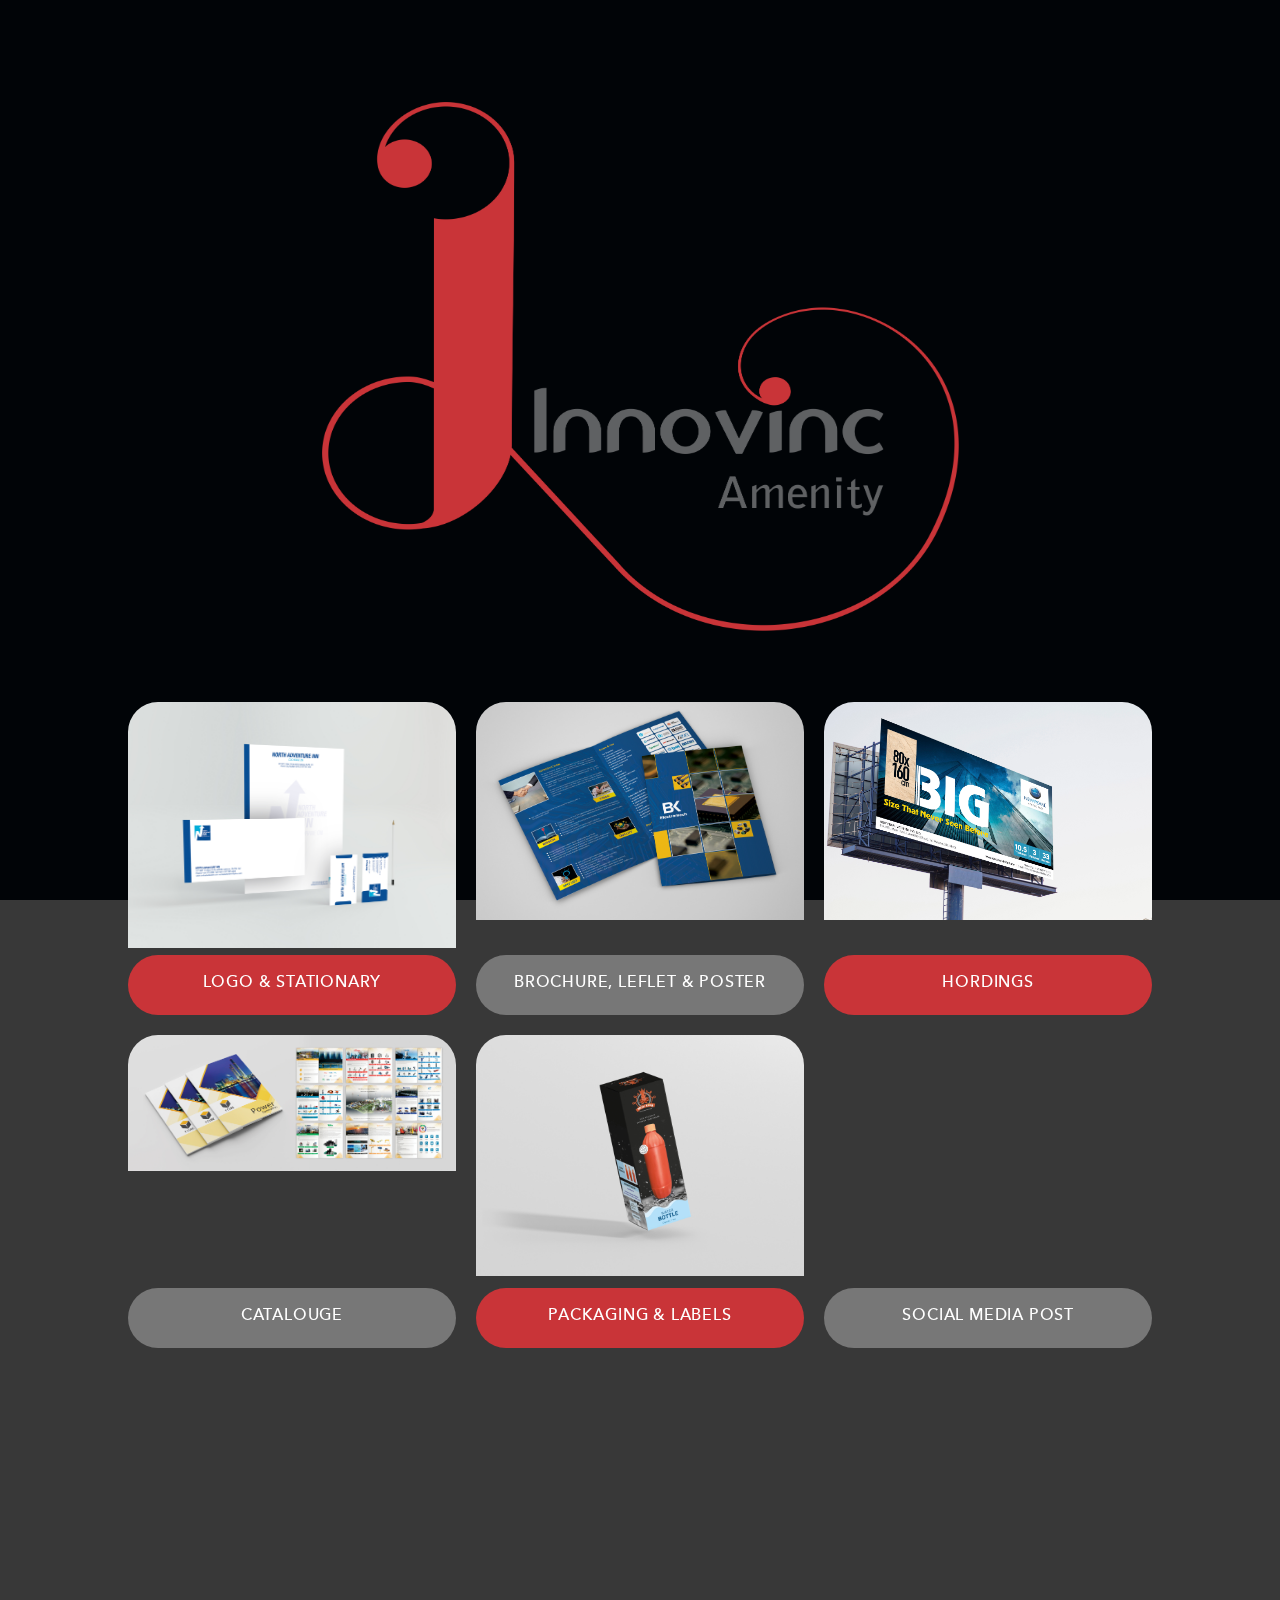
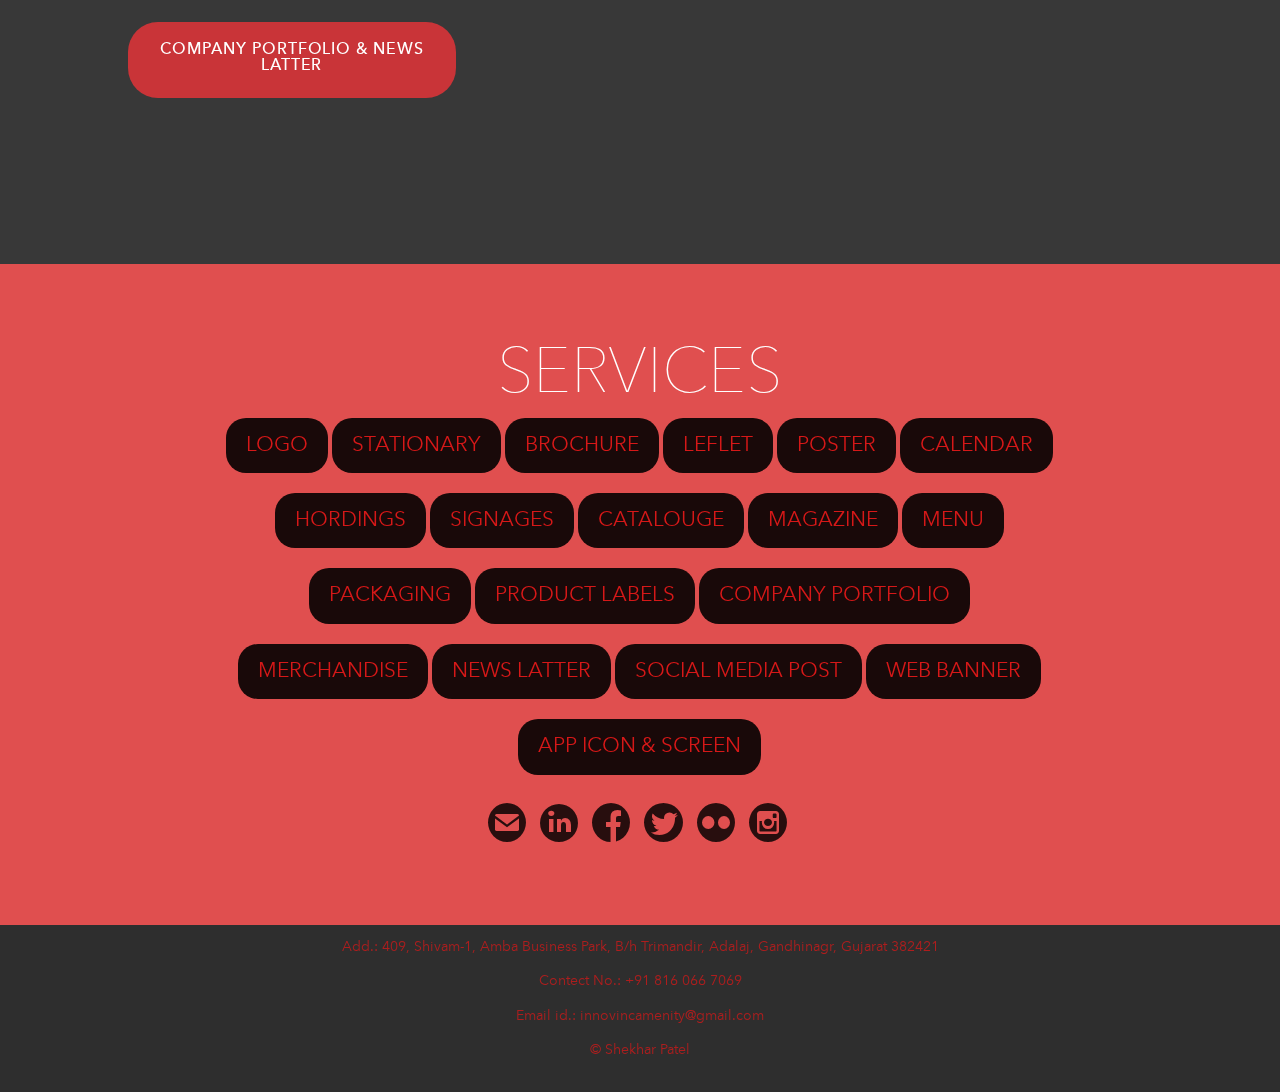
==== commit 4f5e3764: "homepage changes" ====
--- a/index.html
+++ b/index.html
@@ -1,171 +1,185 @@
 <DOCTYPE html>
-<!--[if IE 8]>
+  <!--[if IE 8]>
     <html class="no-js lt-ie9" lang="en" > <![endif]-->
-    <!--[if gt IE 8]><!--> <html class="no-js" lang="en" >
-<!--<![endif]-->
+  <!--[if gt IE 8]><!-->
+  <html class="no-js" lang="en">
+    <!--<![endif]-->
 
-<!-- Mirrored from heathershaw.com/index.html by HTTrack Website Copier/3.x [XR&CO'2014], Sun, 12 Jul 2020 07:16:11 GMT -->
-<!-- Added by HTTrack --><meta http-equiv="content-type" content="text/html;charset=UTF-8" /><!-- /Added by HTTrack -->
-<head>
-    <meta charset="utf-8" />
-    <meta name="viewport" content="width=device-width" />
-    <meta name="google-site-verification" content="725AxR7ihJXn4j1tQUBgMvL5IaZp7hmSNFd8ZJvZKjw" />
-    <title>Shekhar Patel | Graphic Designer</title>
-    <link rel="stylesheet" href="stylesheets/screen.css" media="screen, projection" type="text/css" />
-    <link href="webfonts/ss-social-circle.css" rel="stylesheet" />
-    <link rel="stylesheet" type="text/css" href="MyFontsWebfontsKit.css">
-    <script src="js/vendor/custom.modernizr.js"></script>
-    <script src="../code.jquery.com/jquery-1.10.2.js"></script>
-    <script> 
-    $(function(){
-      $("#footer").load("footer.html"); 
-    });
-    </script> 
-</head>
-<body>
-    <section class="main">
+    <!-- Mirrored from heathershaw.com/index.html by HTTrack Website Copier/3.x [XR&CO'2014], Sun, 12 Jul 2020 07:16:11 GMT -->
+    <!-- Added by HTTrack --><meta
+      http-equiv="content-type"
+      content="text/html;charset=UTF-8"
+    /><!-- /Added by HTTrack -->
+    <head>
+      <meta charset="utf-8" />
+      <meta name="viewport" content="width=device-width" />
+      <title>Shekhar Patel | Graphic Designer</title>
+      <link
+        rel="stylesheet"
+        href="stylesheets/screen.css"
+        media="screen, projection"
+        type="text/css"
+      />
+      <link href="webfonts/ss-social-circle.css" rel="stylesheet" />
+      <link rel="stylesheet" type="text/css" href="MyFontsWebfontsKit.css" />
+      <script src="js/vendor/custom.modernizr.js"></script>
+      <script src="../code.jquery.com/jquery-1.10.2.js"></script>
+      <script>
+        $(function () {
+          $("#footer").load("footer.html");
+        });
+      </script>
+    </head>
+    <body>
+      <section class="main">
         <header class="home">
-            <h1>Shekhar Patel</h1>
-            <h2>Graphic Designer</h2>
+          <img src="img\Logo.png" class="main-logo" />
+          <!-- <h1>Shekhar Patel</h1>
+            <h2>Graphic Designer</h2> -->
         </header>
         <article class="section">
-            <!-- Project -->
-            <div class="col left">
-                <div class="tn-bb">
-                    <a href="buzzards-bay-coalition.html">
-                        <img src="i/placeholder.png" />
-                        <div class="caption">
-                            <h3>BUZZARDS BAY COALITION</h3>
-                            <p>Responsive Web Design</p>
-                        </div>
-                    </a>
+          <!-- 01 Logo & Stationary -->
+          <div class="col left">
+            <div class="logo-stat">
+              <a href="buzzards-bay-coalition.html">
+                <img src="i/placeholder.png" />
+                <div class="caption">
+                  <h3>Logo & Stationary</h3>
+                  <!-- <p>Responsive Web Design</p> -->
                 </div>
-             </div>
-            <!-- Project -->
-            <div class="col">
-                <div class="tn-me">
-                    <a href="mefa.html">
-                        <img src="i/placeholder.png" />
-                        <div class="caption">
-                            <h3>MEFA</h3>
-                            <p>Responsive Web Design</p>
-                        </div>
-                    </a>
+              </a>
+            </div>
+          </div>
+          <!-- 02 Brochure, Leflet & Poster -->
+          <div class="col">
+            <div class="bro-lef-post">
+              <a href="mefa.html">
+                <img src="i/placeholder.png" />
+                <div class="caption">
+                  <h3>Brochure, Leflet & Poster</h3>
+                  <!-- <p>Responsive Web Design</p> -->
                 </div>
+              </a>
             </div>
-             <!-- Project -->
-           <div class="col">
-                <div class="tn-oc">
-                    <a href="ocean-conservancy.html">
-                        <img src="i/placeholder.png" />
-                        <div class="caption">
-                            <h3>OCEAN CONSERVANCY</h3>
-                            <p>Book Design</p>
-                        </div>
-                    </a>
+          </div>
+          <!-- 03 Hordings -->
+          <div class="col">
+            <div class="hord">
+              <a href="ocean-conservancy.html">
+                <img src="i/placeholder.png" />
+                <div class="caption">
+                  <h3>Hordings</h3>
+                  <!-- <p>Book Design</p> -->
                 </div>
-           </div>
-            <!-- Project -->
-            <div class="col left">
-                <div class="tn-cw">
-                    <a href="california-whale-rescue.html">
-                        <img src="i/placeholder.png" />
-                        <div class="caption">
-                            <h3>CALIFORNIA WHALE RESCUE</h3>
-                            <p>Identity, Print &amp; Web Design</p>
-                        </div>
-                    </a>
+              </a>
+            </div>
+          </div>
+
+          <!-- 04 Catalouge -->
+          <div class="col left">
+            <div class="catlg">
+              <a href="buzzards-bay-coalition.html">
+                <img src="i/placeholder.png" />
+                <div class="caption">
+                  <h3>Catalouge</h3>
+                  <!-- <p>Responsive Web Design</p> -->
                 </div>
+              </a>
             </div>
-            <!-- Project -->
-            <div class="col">
-                <div class="tn-fc">
-                    <a href="foundation-capital.html">
-                        <img src="i/placeholder.png" />
-                        <div class="caption">
-                            <h3>FOUNDATION CAPITAL</h3>
-                            <p>Web, Print &amp; Presentation Design</p>
-                        </div>
-                    </a>
+          </div>
+          <!-- 05 Packaging & labels -->
+          <div class="col">
+            <div class="pak-lab">
+              <a href="mefa.html">
+                <img src="i/placeholder.png" />
+                <div class="caption">
+                  <h3>Packaging & labels</h3>
+                  <!-- <p>Responsive Web Design</p> -->
                 </div>
+              </a>
             </div>
-             <!-- Project -->
-           <div class="col">
-                <div class="tn-sf">
-                    <a href="san-francisco-opera.html">
-                        <img src="i/placeholder.png" />
-                        <div class="caption">
-                            <h3>SAN FRANCISCO OPERA</h3>
-                            <p>Responsive Web Design</p>
-                        </div>
-                    </a>
+          </div>
+          <!-- 06 Social Media Post -->
+          <div class="col">
+            <div class="soc-mark-post">
+              <a href="ocean-conservancy.html">
+                <img src="i/placeholder.png" />
+                <div class="caption">
+                  <h3>Social Media Post</h3>
+                  <!-- <p>Book Design</p> -->
                 </div>
+              </a>
             </div>
-            <!-- Project -->
-            <div class="col left">
-                <div class="tn-in">
-                    <a href="intapp.html">
-                        <img src="i/placeholder.png" />
-                        <div class="caption">
-                            <h3>INTAPP</h3>
-                            <p>Application &amp; Logo Design</p>
-                        </div>
-                    </a>
+          </div>
+
+          <!-- 07 Company Portfolio & News Latter -->
+          <div class="col left">
+            <div class="comp-port-newlatt">
+              <a href="buzzards-bay-coalition.html">
+                <img src="i/placeholder.png" />
+                <div class="caption">
+                  <h3>Company Portfolio & News Latter</h3>
+                  <!-- <p>Responsive Web Design</p> -->
                 </div>
+              </a>
             </div>
-            <!-- Project -->
-            <div class="col">
-                <div class="tn-as">
-                    <a href="asana.html">
-                        <img src="i/placeholder.png" />
-                        <div class="caption">
-                            <h3>ASANA</h3>
-                            <p>Poster Design</p>
-                        </div>
-                    </a>
-                </div>
+          </div>
+        </article>
+        <div class="more"><h4></h4></div>
+      </section>
+      <footer>
+            <div class="services">
+              <h2>Services </h2>
+                  <p>Logo</p>
+                  <p>Stationary</p>
+                  <p>Brochure</p>
+                  <p>Leflet</p>
+                  <p>Poster</p>
+                  <p>Calendar</p>
+                  <p>Hordings</p>
+                  <p>Signages</p>
+                  <p>Catalouge</p>
+                  <p>Magazine</p>
+                  <p>Menu</p>
+                  <p>Packaging</p>
+                  <p>Product labels</p>
+                  <p>Company Portfolio</p>
+                  <p>Merchandise</p>
+                  <p>News Latter </p>
+                  <p>Social Media Post</p>
+                  <p>Web Banner</p>
+                  <p>App Icon & Screen</p>
             </div>
-             <!-- Project -->
-           <div class="col">
-                <div class="tn-iv">
-                    <a href="insideview.html">
-                        <img src="i/placeholder.png" />
-                        <div class="caption">
-                            <h3>InsideView</h3>
-                            <p>Print &amp; Presentation Design</p>
-                        </div>
-                    </a>
-                </div>
-            </div>
-             <!-- Project -->
-           <div class="col-even">
-                <div class="tn-mi">
-                    <a href="mica.html">
-                        <img src="i/placeholder.png" />
-                        <div class="caption">
-                            <h3>MICA</h3>
-                            <p>Web Design</p>
-                        </div>
-                    </a>
-                </div>
-            </div>
-        </article>
-        <div class="more">
-            <h4>Let&rsquo;s make great things together.</h4>
-            <div class="button"><a href="mailto:heather@heathershaw.com?subject=A Message from HeatherShaw.com">SEND ME AN EMAIL</a></button>
-        </div>
-    </section>
-    <footer>
-        <p>After nearly two decades working for top design firms in the industry, I now focus all of my time on helping clients of my own. Whether you&rsquo;re looking to redesign your website or just need help with user experience; need printed materials like business cards, brochures, or posters; are undertaking a logo or identity rework; even if you&rsquo;re just working on a Powerpoint presentation—I&rsquo;m here to help. &nbsp;<a href="about.html">More about me &rsaquo;</a></p>
-        <p class="social"><a href="mailto:heather@heathershaw.com?subject=A Message from HeatherShaw.com"><i class="ss-icon">email</i></a> <a href="https://www.linkedin.com/in/urbancrunchy" target="blank"><i class="ss-icon">linkedin</i></a> <a href="https://www.facebook.com/willis.heather" target="blank"><i class="ss-icon">facebook</i></a> <a href="https://twitter.com/urbancrunchy" target="blank"><i class="ss-icon">twitter</i></a> <a href="https://www.flickr.com/photos/urbancrunchy/" target="blank"><i class="ss-icon">flickr</i></a> <a href="https://www.instagram.com/urbancrunchy/" target="blank"><i class="ss-icon">instagram</i></a>
+        <!-- <p>After nearly two decades working for top design firms in the industry, I now focus all of my time on helping clients of my own. Whether you&rsquo;re looking to redesign your website or just need help with user experience; need printed materials like business cards, brochures, or posters; are undertaking a logo or identity rework; even if you&rsquo;re just working on a Powerpoint presentation—I&rsquo;m here to help. &nbsp;<a href="about.html">More about me &rsaquo;</a></p> -->
+        <p class="social">
+          <a
+            href="mailto:heather@heathershaw.com?subject=A Message from HeatherShaw.com"
+            ><i class="ss-icon">email</i></a
+          >
+          <a href="https://www.linkedin.com/in/urbancrunchy" target="blank"
+            ><i class="ss-icon">linkedin</i></a
+          >
+          <a href="https://www.facebook.com/willis.heather" target="blank"
+            ><i class="ss-icon">facebook</i></a
+          >
+          <a href="https://twitter.com/urbancrunchy" target="blank"
+            ><i class="ss-icon">twitter</i></a
+          >
+          <a href="https://www.flickr.com/photos/urbancrunchy/" target="blank"
+            ><i class="ss-icon">flickr</i></a
+          >
+          <a href="https://www.instagram.com/urbancrunchy/" target="blank"
+            ><i class="ss-icon">instagram</i></a
+          >
         </p>
-    </footer>
-    <section class="copyright">
+      </footer>
+      <section class="copyright">
+        <p>Add.: 409, Shivam-1, Amba Business Park, B/h Trimandir, Adalaj, Gandhinagr, Gujarat 382421</p>
+        <p>Contect No.: +91 816 066 7069</p>
+        <p>Email id.: innovincamenity@gmail.com</p>
         <p>&copy; Shekhar Patel</p>
-    </section>
-</body>
-
-</html>
-<script>
-
-</script>+      </section>
+    </body>
+  </html>
+  <script></script
+></DOCTYPE>
--- a/stylesheets/screen.css
+++ b/stylesheets/screen.css
@@ -2,52 +2,148 @@
  * In this file you should write your main styles. (or centralize your imports)
  * Import this file using the following HTML or equivalent:
  * <link href="/stylesheets/screen.css" media="screen, projection" rel="stylesheet" type="text/css" /> */
-html, body, div, span, applet, object, iframe,
-h1, h2, h3, h4, h5, h6, p, blockquote, pre,
-a, abbr, acronym, address, big, cite, code,
-del, dfn, em, img, ins, kbd, q, s, samp,
-small, strike, strong, sub, sup, tt, var,
-b, u, i, center,
-dl, dt, dd, ol, ul, li,
-fieldset, form, label, legend,
-table, caption, tbody, tfoot, thead, tr, th, td,
-article, aside, canvas, details, embed,
-figure, figcaption, footer, header, hgroup,
-menu, nav, output, ruby, section, summary,
-time, mark, audio, video {
+html,
+body,
+div,
+span,
+applet,
+object,
+iframe,
+h1,
+h2,
+h3,
+h4,
+h5,
+h6,
+p,
+blockquote,
+pre,
+a,
+abbr,
+acronym,
+address,
+big,
+cite,
+code,
+del,
+dfn,
+em,
+img,
+ins,
+kbd,
+q,
+s,
+samp,
+small,
+strike,
+strong,
+sub,
+sup,
+tt,
+var,
+b,
+u,
+i,
+center,
+dl,
+dt,
+dd,
+ol,
+ul,
+li,
+fieldset,
+form,
+label,
+legend,
+table,
+caption,
+tbody,
+tfoot,
+thead,
+tr,
+th,
+td,
+article,
+aside,
+canvas,
+details,
+embed,
+figure,
+figcaption,
+footer,
+header,
+hgroup,
+menu,
+nav,
+output,
+ruby,
+section,
+summary,
+time,
+mark,
+audio,
+video {
   margin: 0;
   padding: 0;
   border: 0;
   font: inherit;
   font-size: 100%;
-  vertical-align: baseline; }
+  vertical-align: baseline;
+}
 
 html {
-  line-height: 1; }
-
-ol, ul {
-  list-style: none; }
+  line-height: 1;
+}
+
+ol,
+ul {
+  list-style: none;
+}
 
 table {
   border-collapse: collapse;
-  border-spacing: 0; }
-
-caption, th, td {
+  border-spacing: 0;
+}
+
+caption,
+th,
+td {
   text-align: left;
   font-weight: normal;
-  vertical-align: middle; }
-
-q, blockquote {
-  quotes: none; }
-  q:before, q:after, blockquote:before, blockquote:after {
-    content: "";
-    content: none; }
+  vertical-align: middle;
+}
+
+q,
+blockquote {
+  quotes: none;
+}
+q:before,
+q:after,
+blockquote:before,
+blockquote:after {
+  content: "";
+  content: none;
+}
 
 a img {
-  border: none; }
-
-article, aside, details, figcaption, figure, footer, header, hgroup, main, menu, nav, section, summary {
-  display: block; }
+  border: none;
+}
+
+article,
+aside,
+details,
+figcaption,
+figure,
+footer,
+header,
+hgroup,
+main,
+menu,
+nav,
+section,
+summary {
+  display: block;
+}
 
 body:before {
   width: 100%;
@@ -63,1013 +159,1658 @@
   -webkit-background-size: cover;
   -moz-background-size: cover;
   -o-background-size: cover;
-  background-size: cover; }
+  background-size: cover;
+}
 
 h1 {
   font-family: Arial;
-  font-size: 5.0em;
+  font-size: 5em;
   text-transform: uppercase;
   letter-spacing: 0.05em;
   margin: 15px;
   color: #ffffff;
-  font-family: 'AvenirNextLTPro-Regular', Helvetica, Arial, sans-serif; }
+  font-family: "AvenirNextLTPro-Regular", Helvetica, Arial, sans-serif;
+}
 
 h2 {
-  font-size: 4.0em;
-  color: #6bccef;
-  font-family: 'AvenirNextLTPro-UltLt', Helvetica, Arial, sans-serif; }
+  font-size: 4em;
+  color: #d61818;
+  font-family: "AvenirNextLTPro-UltLt", Helvetica, Arial, sans-serif;
+}
 
 h3 {
-  font-size: 1.0em;
+  font-size: 1em;
   color: #ffffff;
-  font-family: 'AvenirNextLTPro-Medium', Helvetica, Arial, sans-serif;
+  font-family: "AvenirNextLTPro-Medium", Helvetica, Arial, sans-serif;
   text-transform: uppercase;
   letter-spacing: 0.05em;
-  padding-bottom: 8px; }
+  padding-bottom: 8px;
+}
 
 h4 {
   clear: both;
-  font-family: 'AvenirNextLTPro-Medium', Helvetica, Arial, sans-serif;
+  font-family: "AvenirNextLTPro-Medium", Helvetica, Arial, sans-serif;
   font-size: 1.4em;
   line-height: 1.6em;
   margin-bottom: 36px;
   padding-top: 40px;
   text-align: center;
-  color: #ffffff; }
+  color: #ffffff;
+}
 
 p {
-  font-family: 'AvenirNextLTPro-Regular', Helvetica, Arial, sans-serif;
+  font-family: "AvenirNextLTPro-Regular", Helvetica, Arial, sans-serif;
   font-size: 1.3em;
   line-height: 1.7em;
-  margin-bottom: 20px; }
+  margin-bottom: 20px;
+}
 
 .more {
   margin: 40px 0 0 0;
-  padding-bottom: 80px; }
-  .more .button {
-    text-align: center; }
-    .more .button a, .more .button a:link, .more .button a:active {
-      font-family: 'AvenirNextLTPro-Medium', Helvetica, Arial, sans-serif;
-      color: #051421;
-      font-size: 0.9em;
-      line-height: 1.0em;
-      margin-bottom: 0;
-      padding: 20px 30px 18px 30px;
-      background-color: #81d4f1;
-      text-decoration: none;
-      text-transform: uppercase;
-      letter-spacing: 0.05em; }
-    .more .button a:hover {
-      text-decoration: none;
-      background-color: #008fc2; }
+  padding-bottom: 80px;
+}
+.services {
+  /* color: #024a88; */
+}
+
+.services h2 {
+  color: #ffffff;
+  text-transform: uppercase;
+  padding-bottom: 10px;
+}
+.services p {
+  color: #d61818;
+  background-color: #000000e3;
+  padding: 10px 20px;
+  display: inline-block;
+  border-radius: 20px;
+  text-transform: uppercase;
+  transition: all 0.3s ease-in-out;
+}
+
+.services p:hover {
+  transform: translate3d(0px, -5px, 0px);
+  color: #d61818;
+  background-color: #ffffff;
+  padding: 10px 20px;
+  display: inline-block;
+  border-radius: 10px;
+  text-transform: uppercase;
+}
+
+.more .button {
+  text-align: center;
+}
+.more .button a,
+.more .button a:link,
+.more .button a:active {
+  font-family: "AvenirNextLTPro-Medium", Helvetica, Arial, sans-serif;
+  color: #ffffff;
+  font-size: 0.9em;
+  line-height: 1em;
+  margin-bottom: 0;
+  padding: 20px 30px 18px 30px;
+  background-color: #d61818;
+  text-decoration: none;
+  text-transform: uppercase;
+  letter-spacing: 0.05em;
+}
+.more .button a:hover {
+  text-decoration: none;
+  background-color: #d61818;
+}
 
 section.main {
+  /* d61818 */
   width: 80%;
   padding: 0 10%;
-  background: transparent url("../i/grey-bg.png") top left repeat;
+  background: #000000c7;
+  /* background: transparent url("../i/grey-bg.png") top left repeat; */
   /*  SECTIONS  */
-  /*  COLUMN SETUP  */ }
-  section.main header {
-    text-align: center;
-    padding: 25% 0 60px 0; }
-  section.main .section {
-    clear: both;
-    padding: 0px;
-    margin: 0px; }
-  section.main .col, section.main .col-even {
-    display: block;
-    float: left;
-    margin: 1% 0 1% 2%; }
-    section.main .col a, section.main .col-even a {
-      display: block;
-      text-decoration: none; }
-      section.main .col a img, section.main .col-even a img {
-        max-width: 100%; }
-    section.main .col .caption, section.main .col-even .caption {
-      padding: 20px 10px 16px 10px;
-      margin-top: -81px;
-      text-align: center;
-      color: #ffffff; }
-      section.main .col .caption p, section.main .col-even .caption p {
-        font-size: 0.95em;
-        line-height: 1.0em;
-        margin-bottom: 0; }
-    section.main .col .tn-fc a, section.main .col .tn-fc a:link, section.main .col .tn-fc a:active, section.main .col-even .tn-fc a, section.main .col-even .tn-fc a:link, section.main .col-even .tn-fc a:active {
-      background: transparent url("../i/tn-fc1.jpg") top left no-repeat;
-      background-size: 100%; }
-      section.main .col .tn-fc a .caption, section.main .col .tn-fc a:link .caption, section.main .col .tn-fc a:active .caption, section.main .col-even .tn-fc a .caption, section.main .col-even .tn-fc a:link .caption, section.main .col-even .tn-fc a:active .caption {
-        background: transparent url("../i/fc-blue80.png") top left repeat; }
-    section.main .col .tn-fc a:hover, section.main .col-even .tn-fc a:hover {
-      background: transparent url("../i/tn-fc2.jpg") top left no-repeat;
-      background-size: 100%; }
-      section.main .col .tn-fc a:hover .caption, section.main .col-even .tn-fc a:hover .caption {
-        background: transparent url("../i/fc-blue80.png") top left repeat; }
-    section.main .col .tn-sf a, section.main .col .tn-sf a:link, section.main .col .tn-sf a:active, section.main .col-even .tn-sf a, section.main .col-even .tn-sf a:link, section.main .col-even .tn-sf a:active {
-      background: transparent url("../i/tn-sf1.2.jpg") top left no-repeat;
-      background-size: 100%; }
-      section.main .col .tn-sf a .caption, section.main .col .tn-sf a:link .caption, section.main .col .tn-sf a:active .caption, section.main .col-even .tn-sf a .caption, section.main .col-even .tn-sf a:link .caption, section.main .col-even .tn-sf a:active .caption {
-        background: transparent url("../i/sf-green80.png") top left repeat; }
-    section.main .col .tn-sf a:hover, section.main .col-even .tn-sf a:hover {
-      background: transparent url("../i/tn-sf2.2.jpg") top left no-repeat;
-      background-size: 100%; }
-      section.main .col .tn-sf a:hover .caption, section.main .col-even .tn-sf a:hover .caption {
-        background: transparent url("../i/sf-green80.png") top left repeat; }
-    section.main .col .tn-bb a, section.main .col .tn-bb a:link, section.main .col .tn-bb a:active, section.main .col-even .tn-bb a, section.main .col-even .tn-bb a:link, section.main .col-even .tn-bb a:active {
-      background: transparent url("../i/tn-bb1.1.jpg") top left no-repeat;
-      background-size: 100%; }
-      section.main .col .tn-bb a .caption, section.main .col .tn-bb a:link .caption, section.main .col .tn-bb a:active .caption, section.main .col-even .tn-bb a .caption, section.main .col-even .tn-bb a:link .caption, section.main .col-even .tn-bb a:active .caption {
-        background: transparent url("../i/bb-green80.png") top left repeat; }
-    section.main .col .tn-bb a:hover, section.main .col-even .tn-bb a:hover {
-      background: transparent url("../i/tn-bb2.1.jpg") top left no-repeat;
-      background-size: 100%; }
-      section.main .col .tn-bb a:hover .caption, section.main .col-even .tn-bb a:hover .caption {
-        background: transparent url("../i/bb-green80.png") top left repeat; }
-    section.main .col .tn-iv a, section.main .col .tn-iv a:link, section.main .col .tn-iv a:active, section.main .col-even .tn-iv a, section.main .col-even .tn-iv a:link, section.main .col-even .tn-iv a:active {
-      background: transparent url("../i/tn-iv1.jpg") top left no-repeat;
-      background-size: 100%; }
-      section.main .col .tn-iv a .caption, section.main .col .tn-iv a:link .caption, section.main .col .tn-iv a:active .caption, section.main .col-even .tn-iv a .caption, section.main .col-even .tn-iv a:link .caption, section.main .col-even .tn-iv a:active .caption {
-        background: transparent url("../i/iv-red80.png") top left repeat; }
-    section.main .col .tn-iv a:hover, section.main .col-even .tn-iv a:hover {
-      background: transparent url("../i/tn-iv2.jpg") top left no-repeat;
-      background-size: 100%; }
-      section.main .col .tn-iv a:hover .caption, section.main .col-even .tn-iv a:hover .caption {
-        background: transparent url("../i/iv-red80.png") top left repeat; }
-    section.main .col .tn-oc a, section.main .col .tn-oc a:link, section.main .col .tn-oc a:active, section.main .col-even .tn-oc a, section.main .col-even .tn-oc a:link, section.main .col-even .tn-oc a:active {
-      background: transparent url("../i/tn-oc1.jpg") top left no-repeat;
-      background-size: 100%; }
-      section.main .col .tn-oc a .caption, section.main .col .tn-oc a:link .caption, section.main .col .tn-oc a:active .caption, section.main .col-even .tn-oc a .caption, section.main .col-even .tn-oc a:link .caption, section.main .col-even .tn-oc a:active .caption {
-        background: transparent url("../i/oc-blue80.png") top left repeat; }
-    section.main .col .tn-oc a:hover, section.main .col-even .tn-oc a:hover {
-      background: transparent url("../i/tn-oc2.jpg") top left no-repeat;
-      background-size: 100%; }
-      section.main .col .tn-oc a:hover .caption, section.main .col-even .tn-oc a:hover .caption {
-        background: transparent url("../i/oc-blue80.png") top left repeat; }
-    section.main .col .tn-cw a, section.main .col .tn-cw a:link, section.main .col .tn-cw a:active, section.main .col-even .tn-cw a, section.main .col-even .tn-cw a:link, section.main .col-even .tn-cw a:active {
-      background: transparent url("../i/tn-cw1.1.jpg") top left no-repeat;
-      background-size: 100%; }
-      section.main .col .tn-cw a .caption, section.main .col .tn-cw a:link .caption, section.main .col .tn-cw a:active .caption, section.main .col-even .tn-cw a .caption, section.main .col-even .tn-cw a:link .caption, section.main .col-even .tn-cw a:active .caption {
-        background: transparent url("../i/cw-orange80.png") top left repeat; }
-    section.main .col .tn-cw a:hover, section.main .col-even .tn-cw a:hover {
-      background: transparent url("../i/tn-cw2.1.jpg") top left no-repeat;
-      background-size: 100%; }
-      section.main .col .tn-cw a:hover .caption, section.main .col-even .tn-cw a:hover .caption {
-        background: transparent url("../i/cw-orange80.png") top left repeat; }
-    section.main .col .tn-me a, section.main .col .tn-me a:link, section.main .col .tn-me a:active, section.main .col-even .tn-me a, section.main .col-even .tn-me a:link, section.main .col-even .tn-me a:active {
-      background: transparent url("../i/tn-me1.jpg") top left no-repeat;
-      background-size: 100%; }
-      section.main .col .tn-me a .caption, section.main .col .tn-me a:link .caption, section.main .col .tn-me a:active .caption, section.main .col-even .tn-me a .caption, section.main .col-even .tn-me a:link .caption, section.main .col-even .tn-me a:active .caption {
-        background: transparent url("../i/me-yellow80.png") top left repeat; }
-    section.main .col .tn-me a:hover, section.main .col-even .tn-me a:hover {
-      background: transparent url("../i/tn-me2.jpg") top left no-repeat;
-      background-size: 100%; }
-      section.main .col .tn-me a:hover .caption, section.main .col-even .tn-me a:hover .caption {
-        background: transparent url("../i/me-yellow80.png") top left repeat; }
-    section.main .col .tn-mi a, section.main .col .tn-mi a:link, section.main .col .tn-mi a:active, section.main .col-even .tn-mi a, section.main .col-even .tn-mi a:link, section.main .col-even .tn-mi a:active {
-      background: transparent url("../i/tn-mi1.jpg") top left no-repeat;
-      background-size: 100%; }
-      section.main .col .tn-mi a .caption, section.main .col .tn-mi a:link .caption, section.main .col .tn-mi a:active .caption, section.main .col-even .tn-mi a .caption, section.main .col-even .tn-mi a:link .caption, section.main .col-even .tn-mi a:active .caption {
-        background: transparent url("../i/mi-green80.png") top left repeat; }
-    section.main .col .tn-mi a:hover, section.main .col-even .tn-mi a:hover {
-      background: transparent url("../i/tn-mi2.jpg") top left no-repeat;
-      background-size: 100%; }
-      section.main .col .tn-mi a:hover .caption, section.main .col-even .tn-mi a:hover .caption {
-        background: transparent url("../i/mi-green80.png") top left repeat; }
-    section.main .col .tn-in a, section.main .col .tn-in a:link, section.main .col .tn-in a:active, section.main .col-even .tn-in a, section.main .col-even .tn-in a:link, section.main .col-even .tn-in a:active {
-      background: transparent url("../i/tn-in1.jpg") top left no-repeat;
-      background-size: 100%; }
-      section.main .col .tn-in a .caption, section.main .col .tn-in a:link .caption, section.main .col .tn-in a:active .caption, section.main .col-even .tn-in a .caption, section.main .col-even .tn-in a:link .caption, section.main .col-even .tn-in a:active .caption {
-        background: transparent url("../i/in-blue80.png") top left repeat; }
-    section.main .col .tn-in a:hover, section.main .col-even .tn-in a:hover {
-      background: transparent url("../i/tn-in2.jpg") top left no-repeat;
-      background-size: 100%; }
-      section.main .col .tn-in a:hover .caption, section.main .col-even .tn-in a:hover .caption {
-        background: transparent url("../i/in-blue80.png") top left repeat; }
-    section.main .col .tn-as a, section.main .col .tn-as a:link, section.main .col .tn-as a:active, section.main .col-even .tn-as a, section.main .col-even .tn-as a:link, section.main .col-even .tn-as a:active {
-      background: transparent url("../i/tn-as1.jpg") top left no-repeat;
-      background-size: 100%; }
-      section.main .col .tn-as a .caption, section.main .col .tn-as a:link .caption, section.main .col .tn-as a:active .caption, section.main .col-even .tn-as a .caption, section.main .col-even .tn-as a:link .caption, section.main .col-even .tn-as a:active .caption {
-        background: transparent url("../i/as-purple80.png") top left repeat; }
-    section.main .col .tn-as a:hover, section.main .col-even .tn-as a:hover {
-      background: transparent url("../i/tn-as2.jpg") top left no-repeat;
-      background-size: 100%; }
-      section.main .col .tn-as a:hover .caption, section.main .col-even .tn-as a:hover .caption {
-        background: transparent url("../i/as-purple80.png") top left repeat; }
-  section.main .left {
-    margin-left: 0; }
-  section.main .col, section.main .col-even {
-    width: 32%; }
+  /*  COLUMN SETUP  */
+}
+section.main header {
+  text-align: center;
+  padding: 10% 0 60px 0;
+}
+section.main header img {
+  height: 529px;
+  width: 637px;
+}
+section.main .section {
+  clear: both;
+  padding: 0px;
+  margin: 0px;
+}
+section.main .col,
+section.main .col-even {
+  display: block;
+  float: left;
+  margin: 1% 0 1% 2%;
+}
+section.main .col a,
+section.main .col-even a {
+  display: block;
+  text-decoration: none;
+}
+section.main .col a img,
+section.main .col-even a img {
+  max-width: 100%;
+}
+section.main .col .caption,
+section.main .col-even .caption {
+  padding: 20px 10px 16px 10px;
+  margin-top: -81px;
+  text-align: center;
+  color: #ffffff;
+}
+section.main .col .caption p,
+section.main .col-even .caption p {
+  font-size: 0.95em;
+  line-height: 1em;
+  margin-bottom: 0;
+}
+
+section.main .col .logo-stat a,
+section.main .col .logo-stat a:link,
+section.main .col .logo-stat a:active,
+section.main .col-even .logo-stat a,
+section.main .col-even .logo-stat a:link,
+section.main .col-even .logo-stat a:active {
+  border-radius: 30px;
+  transition: all 0.3s ease-in-out;
+  background: transparent url("../img/mainPage/logoStat.jpg") top left no-repeat;
+  background-size: 100%;
+}
+section.main .col .logo-stat a .caption,
+section.main .col .logo-stat a:link .caption,
+section.main .col .logo-stat a:active .caption,
+section.main .col-even .logo-stat a .caption,
+section.main .col-even .logo-stat a:link .caption,
+section.main .col-even .logo-stat a:active .caption {
+  border-radius: 30px;
+  transition: all 0.3s ease-in-out;
+  background: #c93438;
+}
+section.main .col .logo-stat a:hover,
+section.main .col-even .logo-stat a:hover {
+  transform: translate3d(0px, -15px, 0px);
+  background: transparent url("../img/mainPage/logoStat.jpg") top left no-repeat;
+  background-size: 100%;
+}
+section.main .col .logo-stat a:hover .caption,
+section.main .col-even .logo-stat a:hover .caption {
+  background: #922629;
+}
+
+section.main .col .hord a,
+section.main .col .hord a:link,
+section.main .col .hord a:active,
+section.main .col-even .hord a,
+section.main .col-even .hord a:link,
+section.main .col-even .hord a:active {
+  border-radius: 30px;
+  transition: all 0.3s ease-in-out;
+  background: transparent url("../img/mainPage/hord.jpg") top left no-repeat;
+  background-size: 100%;
+}
+section.main .col .hord a .caption,
+section.main .col .hord a:link .caption,
+section.main .col .hord a:active .caption,
+section.main .col-even .hord a .caption,
+section.main .col-even .hord a:link .caption,
+section.main .col-even .hord a:active .caption {
+  border-radius: 30px;
+  transition: all 0.3s ease-in-out;
+  background: #c93438;
+}
+section.main .col .hord a:hover,
+section.main .col-even .hord a:hover {
+  transform: translate3d(0px, -15px, 0px);
+  background: transparent url("../img/mainPage/hord.jpg") top left no-repeat;
+  background-size: 100%;
+}
+section.main .col .hord a:hover .caption,
+section.main .col-even .hord a:hover .caption {
+  background: #922629;
+}
+
+section.main .col .catlg a,
+section.main .col .catlg a:link,
+section.main .col .catlg a:active,
+section.main .col-even .catlg a,
+section.main .col-even .catlg a:link,
+section.main .col-even .catlg a:active {
+  border-radius: 30px;
+  transition: all 0.3s ease-in-out;
+  background: transparent url("../img/mainPage/catlg.jpg") top left no-repeat;
+  background-size: 100%;
+}
+section.main .col .catlg a .caption,
+section.main .col .catlg a:link .caption,
+section.main .col .catlg a:active .caption,
+section.main .col-even .catlg a .caption,
+section.main .col-even .catlg a:link .caption,
+section.main .col-even .catlg a:active .caption {
+  border-radius: 30px;
+  transition: all 0.3s ease-in-out;
+  background: #777777;
+}
+section.main .col .catlg a:hover,
+section.main .col-even .catlg a:hover {
+  transform: translate3d(0px, -15px, 0px);
+  background: transparent url("../img/mainPage/catlg.jpg") top left no-repeat;
+  background-size: 100%;
+}
+section.main .col .catlg a:hover .caption,
+section.main .col-even .catlg a:hover .caption {
+  background: #585858;
+}
+
+section.main .col .pak-lab a,
+section.main .col .pak-lab a:link,
+section.main .col .pak-lab a:active,
+section.main .col-even .pak-lab a,
+section.main .col-even .pak-lab a:link,
+section.main .col-even .pak-lab a:active {
+  border-radius: 30px;
+  transition: all 0.3s ease-in-out;
+  background: transparent url("../img/mainPage/packLab.jpg") top left no-repeat;
+  background-size: 100%;
+}
+section.main .col .pak-lab a .caption,
+section.main .col .pak-lab a:link .caption,
+section.main .col .pak-lab a:active .caption,
+section.main .col-even .pak-lab a .caption,
+section.main .col-even .pak-lab a:link .caption,
+section.main .col-even .pak-lab a:active .caption {
+  border-radius: 30px;
+  transition: all 0.3s ease-in-out;
+  background: #c93438;
+}
+section.main .col .pak-lab a:hover,
+section.main .col-even .pak-lab a:hover {
+  transform: translate3d(0px, -15px, 0px);
+  background: transparent url("../img/mainPage/packLab.jpg") top left no-repeat;
+  background-size: 100%;
+}
+section.main .col .pak-lab a:hover .caption,
+section.main .col-even .pak-lab a:hover .caption {
+  background: #922629;
+}
+
+section.main .col .soc-mark-post a,
+section.main .col .soc-mark-post a:link,
+section.main .col .soc-mark-post a:active,
+section.main .col-even .soc-mark-post a,
+section.main .col-even .soc-mark-post a:link,
+section.main .col-even .soc-mark-post a:active {
+  border-radius: 30px;
+  transition: all 0.3s ease-in-out;
+  background: transparent url("../img/mainPage/social.jpg") top left no-repeat;
+  background-size: 100%;
+}
+section.main .col .soc-mark-post a .caption,
+section.main .col .soc-mark-post a:link .caption,
+section.main .col .soc-mark-post a:active .caption,
+section.main .col-even .soc-mark-post a .caption,
+section.main .col-even .soc-mark-post a:link .caption,
+section.main .col-even .soc-mark-post a:active .caption {
+  border-radius: 30px;
+  transition: all 0.3s ease-in-out;
+  background: #777777;
+}
+section.main .col .soc-mark-post a:hover,
+section.main .col-even .soc-mark-post a:hover {
+  transform: translate3d(0px, -15px, 0px);
+  background: transparent url("../img/mainPage/social.jpg") top left no-repeat;
+  background-size: 100%;
+}
+section.main .col .soc-mark-post a:hover .caption,
+section.main .col-even .soc-mark-post a:hover .caption {
+  background: #585858;
+}
+
+section.main .col .comp-port-newlatt a,
+section.main .col .comp-port-newlatt a:link,
+section.main .col .comp-port-newlatt a:active,
+section.main .col-even .comp-port-newlatt a,
+section.main .col-even .comp-port-newlatt a:link,
+section.main .col-even .comp-port-newlatt a:active {
+  border-radius: 30px;
+  transition: all 0.3s ease-in-out;
+  background: transparent url("../img/mainPage/comp-newlatt") top left no-repeat;
+  background-size: 100%;
+}
+section.main .col .comp-port-newlatt a .caption,
+section.main .col .comp-port-newlatt a:link .caption,
+section.main .col .comp-port-newlatt a:active .caption,
+section.main .col-even .comp-port-newlatt a .caption,
+section.main .col-even .comp-port-newlatt a:link .caption,
+section.main .col-even .comp-port-newlatt a:active .caption {
+  border-radius: 30px;
+  transition: all 0.3s ease-in-out;
+  background: #c93438;
+}
+section.main .col .comp-port-newlatt a:hover,
+section.main .col-even .comp-port-newlatt a:hover {
+  transform: translate3d(0px, -15px, 0px);
+  background: transparent url("../img/mainPage/comp-newlatt") top left no-repeat;
+  background-size: 100%;
+}
+section.main .col .comp-port-newlatt a:hover .caption,
+section.main .col-even .comp-port-newlatt a:hover .caption {
+  background: #922629;
+}
+
+section.main .col .bro-lef-post a,
+section.main .col .bro-lef-post a:link,
+section.main .col .bro-lef-post a:active,
+section.main .col-even .bro-lef-post a,
+section.main .col-even .bro-lef-post a:link,
+section.main .col-even .bro-lef-post a:active {
+  border-radius: 30px;
+  transition: all 0.3s ease-in-out;
+  background: transparent url("../img/mainPage/broLefPost.jpg") top left
+    no-repeat;
+  background-size: 100%;
+}
+section.main .col .bro-lef-post a .caption,
+section.main .col .bro-lef-post a:link .caption,
+section.main .col .bro-lef-post a:active .caption,
+section.main .col-even .bro-lef-post a .caption,
+section.main .col-even .bro-lef-post a:link .caption,
+section.main .col-even .bro-lef-post a:active .caption {
+  border-radius: 30px;
+  transition: all 0.3s ease-in-out;
+  background: #777777;
+}
+section.main .col .bro-lef-post a:hover,
+section.main .col-even .bro-lef-post a:hover {
+  transform: translate3d(0px, -15px, 0px);
+  background: transparent url("../img/mainPage/broLefPost.jpg") top left
+    no-repeat;
+  background-size: 100%;
+}
+section.main .col .bro-lef-post a:hover .caption,
+section.main .col-even .bro-lef-post a:hover .caption {
+  background: #585858;
+}
+section.main .col .tn-mi a,
+section.main .col .tn-mi a:link,
+section.main .col .tn-mi a:active,
+section.main .col-even .tn-mi a,
+section.main .col-even .tn-mi a:link,
+section.main .col-even .tn-mi a:active {
+  background: transparent url("../i/tn-mi1.jpg") top left no-repeat;
+  background-size: 100%;
+}
+section.main .col .tn-mi a .caption,
+section.main .col .tn-mi a:link .caption,
+section.main .col .tn-mi a:active .caption,
+section.main .col-even .tn-mi a .caption,
+section.main .col-even .tn-mi a:link .caption,
+section.main .col-even .tn-mi a:active .caption {
+  background: transparent url("../i/mi-green80.png") top left repeat;
+}
+section.main .col .tn-mi a:hover,
+section.main .col-even .tn-mi a:hover {
+  background: transparent url("../i/tn-mi2.jpg") top left no-repeat;
+  background-size: 100%;
+}
+section.main .col .tn-mi a:hover .caption,
+section.main .col-even .tn-mi a:hover .caption {
+  background: transparent url("../i/mi-green80.png") top left repeat;
+}
+section.main .left {
+  margin-left: 0;
+}
+section.main .col,
+section.main .col-even {
+  width: 32%;
+}
 
 .subpage .top {
   width: 100%;
-  text-align: center; }
-  .subpage .top a, .subpage .top a:link, .subpage .top a:active {
-    display: block;
-    padding: 26px 20px 20px 20px;
-    text-decoration: none; }
-  .subpage .top h1, .subpage .top h2 {
-    font-size: 1.3em;
-    text-transform: uppercase;
-    padding: 0;
-    margin: 0;
-    letter-spacing: 0.15em;
-    display: inline-block; }
-  .subpage .top h1 {
-    font-family: 'AvenirNextLTPro-Medium', Helvetica, Arial, sans-serif;
-    margin-bottom: 2px; }
-  .subpage .top h2 {
-    font-family: 'AvenirNextLTPro-Regular', Helvetica, Arial, sans-serif; }
+  text-align: center;
+}
+.subpage .top a,
+.subpage .top a:link,
+.subpage .top a:active {
+  display: block;
+  padding: 26px 20px 20px 20px;
+  text-decoration: none;
+}
+.subpage .top h1,
+.subpage .top h2 {
+  font-size: 1.3em;
+  text-transform: uppercase;
+  padding: 0;
+  margin: 0;
+  letter-spacing: 0.15em;
+  display: inline-block;
+}
+.subpage .top h1 {
+  font-family: "AvenirNextLTPro-Medium", Helvetica, Arial, sans-serif;
+  margin-bottom: 2px;
+}
+.subpage .top h2 {
+  font-family: "AvenirNextLTPro-Regular", Helvetica, Arial, sans-serif;
+}
 .subpage section.main header {
-  padding: 10% 0 60px 0; }
+  padding: 10% 0 60px 0;
+}
 .subpage h1 {
-  font-size: 4.0em; }
+  font-size: 4em;
+}
 .subpage h2 {
-  font-size: 3.0em; }
+  font-size: 3em;
+}
 .subpage .project {
-  width: 100%; }
-  .subpage .project img {
-    max-width: 100%;
-    width: 100%; }
-.subpage a, .subpage a:link, .subpage a:active, .subpage a:hover {
-  text-decoration: none; }
+  width: 100%;
+}
+.subpage .project img {
+  max-width: 100%;
+  width: 100%;
+}
+.subpage a,
+.subpage a:link,
+.subpage a:active,
+.subpage a:hover {
+  text-decoration: none;
+}
 .subpage .button {
-  margin-top: 60px; }
-  .subpage .button a, .subpage .button a:link, .subpage .button a:active {
-    text-decoration: none;
-    text-transform: uppercase;
-    letter-spacing: 0.05em; }
-  .subpage .button a:hover {
-    background-color: #1c2934;
-    text-decoration: none; }
+  margin-top: 60px;
+}
+.subpage .button a,
+.subpage .button a:link,
+.subpage .button a:active {
+  text-decoration: none;
+  text-transform: uppercase;
+  letter-spacing: 0.05em;
+}
+.subpage .button a:hover {
+  background-color: #1c2934;
+  text-decoration: none;
+}
 
 .project-full img {
   max-width: 100%;
-  width: 100%; }
+  width: 100%;
+}
 
 .page {
   width: 100%;
   margin: 30px 0 60px 0;
-  max-width: 100%; }
+  max-width: 100%;
+}
 
 .description-container {
   width: 100%;
-  padding: 80px 0 0 0; }
-  .description-container .description {
-    width: 80%;
-    margin: 0 10%; }
-    .description-container .description p {
-      margin-bottom: 20px;
-      color: #ffffff; }
-    .description-container .description .right {
-      float: right;
-      position: relative;
-      width: 50%;
-      margin: 1% 0 2% 4%; }
-      .description-container .description .right img {
-        max-width: 100%;
-        width: 100%;
-        position: relative; }
-    .description-container .description img.right-small {
-      float: right;
-      width: 20%;
-      margin: 1% 10% 2% 6%;
-      max-width: 100%; }
-    .description-container .description img.full {
-      width: 100%;
-      margin: 30px 0;
-      max-width: 100%; }
-    .description-container .description .carousel {
-      width: 90%;
-      margin: 60px 5%; }
-      .description-container .description .carousel div:nth-child(4n+0) {
-        margin-right: 0; }
-      .description-container .description .carousel .arrow {
-        float: left;
-        width: 6%;
-        text-align: center;
-        padding-top: 16%;
-        font-size: 2.4em; }
-        .description-container .description .carousel .arrow a {
-          display: block;
-          text-decoration: none; }
-      .description-container .description .carousel .screenshot {
-        width: 28%;
-        margin-right: 2%;
-        float: left; }
-        .description-container .description .carousel .screenshot img {
-          max-width: 100%; }
-    .description-container .description .no-carousel {
-      width: 100%;
-      margin: 60px 0; }
-      .description-container .description .no-carousel .screenshot {
-        width: 32%;
-        margin: 0 2% 20px 0;
-        float: left; }
-        .description-container .description .no-carousel .screenshot img {
-          max-width: 100%; }
-      .description-container .description .no-carousel div:nth-child(3n+0) {
-        margin-right: 0; }
-    .description-container .description .dots {
-      clear: both;
-      width: 100%;
-      padding-top: 15px;
-      text-align: center; }
-      .description-container .description .dots div {
-        display: inline-block;
-        margin-right: 4px; }
-        .description-container .description .dots div a {
-          font-size: 1.7em;
-          text-decoration: none; }
-        .description-container .description .dots div a.on, .description-container .description .dots div a:link.on, .description-container .description .dots div a:active.on, .description-container .description .dots div a:hover.on {
-          color: #ffffff; }
-    .description-container .description .after {
-      clear: both;
-      padding-top: 40px; }
+  padding: 80px 0 0 0;
+}
+.description-container .description {
+  width: 80%;
+  margin: 0 10%;
+}
+.description-container .description p {
+  margin-bottom: 20px;
+  color: #ffffff;
+}
+.description-container .description .right {
+  float: right;
+  position: relative;
+  width: 50%;
+  margin: 1% 0 2% 4%;
+}
+.description-container .description .right img {
+  max-width: 100%;
+  width: 100%;
+  position: relative;
+}
+.description-container .description img.right-small {
+  float: right;
+  width: 20%;
+  margin: 1% 10% 2% 6%;
+  max-width: 100%;
+}
+.description-container .description img.full {
+  width: 100%;
+  margin: 30px 0;
+  max-width: 100%;
+}
+.description-container .description .carousel {
+  width: 90%;
+  margin: 60px 5%;
+}
+.description-container .description .carousel div:nth-child(4n + 0) {
+  margin-right: 0;
+}
+.description-container .description .carousel .arrow {
+  float: left;
+  width: 6%;
+  text-align: center;
+  padding-top: 16%;
+  font-size: 2.4em;
+}
+.description-container .description .carousel .arrow a {
+  display: block;
+  text-decoration: none;
+}
+.description-container .description .carousel .screenshot {
+  width: 28%;
+  margin-right: 2%;
+  float: left;
+}
+.description-container .description .carousel .screenshot img {
+  max-width: 100%;
+}
+.description-container .description .no-carousel {
+  width: 100%;
+  margin: 60px 0;
+}
+.description-container .description .no-carousel .screenshot {
+  width: 32%;
+  margin: 0 2% 20px 0;
+  float: left;
+}
+.description-container .description .no-carousel .screenshot img {
+  max-width: 100%;
+}
+.description-container .description .no-carousel div:nth-child(3n + 0) {
+  margin-right: 0;
+}
+.description-container .description .dots {
+  clear: both;
+  width: 100%;
+  padding-top: 15px;
+  text-align: center;
+}
+.description-container .description .dots div {
+  display: inline-block;
+  margin-right: 4px;
+}
+.description-container .description .dots div a {
+  font-size: 1.7em;
+  text-decoration: none;
+}
+.description-container .description .dots div a.on,
+.description-container .description .dots div a:link.on,
+.description-container .description .dots div a:active.on,
+.description-container .description .dots div a:hover.on {
+  color: #ffffff;
+}
+.description-container .description .after {
+  clear: both;
+  padding-top: 40px;
+}
 
 .about .top {
-  background: transparent url("../i/fc-blue90.png") top left repeat; }
-  .about .top a:hover {
-    background-color: #0e82af; }
-  .about .top h2 {
-    color: #a3e0ff; }
+  background: transparent url("../i/fc-blue90.png") top left repeat;
+}
+.about .top a:hover {
+  background-color: #0e82af;
+}
+.about .top h2 {
+  color: #a3e0ff;
+}
 .about h2 {
   font-size: 4.4em;
   margin-top: 80px;
   color: #6bccef;
-  font-family: 'AvenirNextLTPro-UltLt', Helvetica, Arial, sans-serif; }
+  font-family: "AvenirNextLTPro-UltLt", Helvetica, Arial, sans-serif;
+}
 .about .description-container {
-  background: transparent url("../i/fc-blue95.png") top left repeat; }
-  .about .description-container a, .about .description-container a:link, .about .description-container a:active {
-    color: #a3e0ff; }
-  .about .description-container a:hover {
-    color: #33b7f9; }
-  .about .description-container .more {
-    text-align: center; }
-    .about .description-container .more h2 {
-      text-align: center;
-      width: 80%;
-      font-size: 3.4em;
-      margin: 60px 10% 30px 10%; }
-    .about .description-container .more h3 {
-      text-align: center;
-      width: 80%;
-      margin: 40px 10% 0 10%; }
-    .about .description-container .more .social {
-      text-align: center;
-      font-size: 2.4em;
-      margin-top: -10px; }
+  background: transparent url("../i/fc-blue95.png") top left repeat;
+}
+.about .description-container a,
+.about .description-container a:link,
+.about .description-container a:active {
+  color: #a3e0ff;
+}
+.about .description-container a:hover {
+  color: #33b7f9;
+}
+.about .description-container .more {
+  text-align: center;
+}
+.about .description-container .more h2 {
+  text-align: center;
+  width: 80%;
+  font-size: 3.4em;
+  margin: 60px 10% 30px 10%;
+}
+.about .description-container .more h3 {
+  text-align: center;
+  width: 80%;
+  margin: 40px 10% 0 10%;
+}
+.about .description-container .more .social {
+  text-align: center;
+  font-size: 2.4em;
+  margin-top: -10px;
+}
 .about .right {
   float: right;
-  margin-left: 4%; }
+  margin-left: 4%;
+}
 .about .left {
   float: left;
-  margin-right: 4%; }
+  margin-right: 4%;
+}
 .about .left {
-  float: left; }
-.about .right, .about .left {
+  float: left;
+}
+.about .right,
+.about .left {
   width: 45%;
-  margin: 1% 0 2% 0; }
-  .about .right img, .about .left img {
-    max-width: 100%; }
-  .about .right .small-caption, .about .left .small-caption {
-    position: relative;
-    font-size: 0.9em;
-    color: #6bccef;
-    width: 100%;
-    text-align: right;
-    margin: 0;
-    padding: 5px 0 0 0; }
+  margin: 1% 0 2% 0;
+}
+.about .right img,
+.about .left img {
+  max-width: 100%;
+}
+.about .right .small-caption,
+.about .left .small-caption {
+  position: relative;
+  font-size: 0.9em;
+  color: #6bccef;
+  width: 100%;
+  text-align: right;
+  margin: 0;
+  padding: 5px 0 0 0;
+}
 .about .page {
   width: 100%;
   clear: both;
-  margin: 40px 0 30px 0; }
-  .about .page img {
-    max-width: 100%; }
-  .about .page .small-caption {
-    position: relative;
-    font-size: 0.9em;
-    color: #6bccef;
-    width: 100%;
-    text-align: center;
-    margin: 0;
-    padding: 5px 0 0 0;
-    max-width: 3000px; }
+  margin: 40px 0 30px 0;
+}
+.about .page img {
+  max-width: 100%;
+}
+.about .page .small-caption {
+  position: relative;
+  font-size: 0.9em;
+  color: #6bccef;
+  width: 100%;
+  text-align: center;
+  margin: 0;
+  padding: 5px 0 0 0;
+  max-width: 3000px;
+}
 .about .button {
-  margin-top: 60px; }
-  .about .button a, .about .button a:link, .about .button a:active {
-    background-color: #a3e0ff;
-    color: #051421; }
-  .about .button a:hover {
-    background-color: #33b7f9;
-    color: #051421; }
-.about footer a, .about footer a:link, .about footer a:active {
-  color: #6bccef; }
+  margin-top: 60px;
+}
+.about .button a,
+.about .button a:link,
+.about .button a:active {
+  background-color: #a3e0ff;
+  color: #051421;
+}
+.about .button a:hover {
+  background-color: #33b7f9;
+  color: #051421;
+}
+.about footer a,
+.about footer a:link,
+.about footer a:active {
+  color: #6bccef;
+}
 .about footer a:hover {
-  color: #6bccef; }
+  color: #6bccef;
+}
 .about .copyright {
-  background: transparent url("../i/main-light-blue-bg.png") top left repeat; }
+  background: transparent url("../i/main-light-blue-bg.png") top left repeat;
+}
 
 .bb .top {
-  background: transparent url("../i/bb-green90.png") top left repeat; }
-  .bb .top a:hover {
-    background-color: #566c11; }
-  .bb .top h2 {
-    color: #cbf34d; }
+  background: transparent url("../i/bb-green90.png") top left repeat;
+}
+.bb .top a:hover {
+  background-color: #566c11;
+}
+.bb .top h2 {
+  color: #cbf34d;
+}
 .bb h2 {
-  color: #cbf34d; }
+  color: #cbf34d;
+}
 .bb .description-container {
-  background: transparent url("../i/bb-green95.png") top left repeat; }
-  .bb .description-container a, .bb .description-container a:link, .bb .description-container a:active {
-    color: #cbf34d; }
-  .bb .description-container a:hover {
-    color: #051421; }
+  background: transparent url("../i/bb-green95.png") top left repeat;
+}
+.bb .description-container a,
+.bb .description-container a:link,
+.bb .description-container a:active {
+  color: #cbf34d;
+}
+.bb .description-container a:hover {
+  color: #051421;
+}
 .bb .button {
-  margin-top: 60px; }
-  .bb .button a, .bb .button a:link, .bb .button a:active {
-    background-color: #cbf34d;
-    color: #051421; }
-  .bb .button a:hover {
-    color: #cbf34d; }
-.bb footer a, .bb footer a:link, .bb footer a:active {
-  color: #cbf34d; }
+  margin-top: 60px;
+}
+.bb .button a,
+.bb .button a:link,
+.bb .button a:active {
+  background-color: #cbf34d;
+  color: #051421;
+}
+.bb .button a:hover {
+  color: #cbf34d;
+}
+.bb footer a,
+.bb footer a:link,
+.bb footer a:active {
+  color: #cbf34d;
+}
 .bb footer a:hover {
-  color: #566c11; }
+  color: #566c11;
+}
 .bb .copyright {
-  background: transparent url("../i/bb-green90.png") top left repeat; }
+  background: transparent url("../i/bb-green90.png") top left repeat;
+}
 
 .kj .top {
-  background: transparent url("../i/kj-purple90.png") top left repeat; }
-  .kj .top a:hover {
-    background-color: #5e0970; }
-  .kj .top h2 {
-    color: #d88cd9; }
+  background: transparent url("../i/kj-purple90.png") top left repeat;
+}
+.kj .top a:hover {
+  background-color: #5e0970;
+}
+.kj .top h2 {
+  color: #d88cd9;
+}
 .kj h2 {
-  color: #d88cd9; }
+  color: #d88cd9;
+}
 .kj .description-container {
-  background: transparent url("../i/kj-purple95.png") top left repeat; }
-  .kj .description-container a, .kj .description-container a:link, .kj .description-container a:active {
-    color: #d88cd9; }
-  .kj .description-container a:hover {
-    color: #051421; }
+  background: transparent url("../i/kj-purple95.png") top left repeat;
+}
+.kj .description-container a,
+.kj .description-container a:link,
+.kj .description-container a:active {
+  color: #d88cd9;
+}
+.kj .description-container a:hover {
+  color: #051421;
+}
 .kj .button {
-  margin-top: 60px; }
-  .kj .button a, .kj .button a:link, .kj .button a:active {
-    background-color: #d88cd9;
-    color: #051421; }
-  .kj .button a:hover {
-    color: #d88cd9; }
-.kj footer a, .kj footer a:link, .kj footer a:active {
-  color: #d88cd9; }
+  margin-top: 60px;
+}
+.kj .button a,
+.kj .button a:link,
+.kj .button a:active {
+  background-color: #d88cd9;
+  color: #051421;
+}
+.kj .button a:hover {
+  color: #d88cd9;
+}
+.kj footer a,
+.kj footer a:link,
+.kj footer a:active {
+  color: #d88cd9;
+}
 .kj footer a:hover {
-  color: #5e0970; }
+  color: #5e0970;
+}
 .kj .copyright {
-  background: transparent url("../i/kj-purple90.png") top left repeat; }
+  background: transparent url("../i/kj-purple90.png") top left repeat;
+}
 
 .me .top {
-  background: transparent url("../i/me-blue90.png") top left repeat; }
-  .me .top a:hover {
-    background-color: #024a88; }
-  .me .top h2 {
-    color: #8dd0ff; }
+  background: transparent url("../i/me-blue90.png") top left repeat;
+}
+.me .top a:hover {
+  background-color: #024a88;
+}
+.me .top h2 {
+  color: #8dd0ff;
+}
 .me h2 {
-  color: #f7b33f; }
+  color: #f7b33f;
+}
 .me .description-container {
-  background: transparent url("../i/me-blue95.png") top left repeat; }
-  .me .description-container a, .me .description-container a:link, .me .description-container a:active {
-    color: #8dd0ff; }
-  .me .description-container a:hover {
-    color: #051421; }
+  background: transparent url("../i/me-blue95.png") top left repeat;
+}
+.me .description-container a,
+.me .description-container a:link,
+.me .description-container a:active {
+  color: #8dd0ff;
+}
+.me .description-container a:hover {
+  color: #051421;
+}
 .me .button {
-  margin-top: 60px; }
-  .me .button a, .me .button a:link, .me .button a:active {
-    background-color: #8dd0ff;
-    color: #051421; }
-  .me .button a:hover {
-    color: #051421; }
-.me footer a, .me footer a:link, .me footer a:active {
-  color: #f7b33f; }
+  margin-top: 60px;
+}
+.me .button a,
+.me .button a:link,
+.me .button a:active {
+  background-color: #8dd0ff;
+  color: #051421;
+}
+.me .button a:hover {
+  color: #051421;
+}
+.me footer a,
+.me footer a:link,
+.me footer a:active {
+  color: #f7b33f;
+}
 .me footer a:hover {
-  color: #8dd0ff; }
+  color: #8dd0ff;
+}
 .me .copyright {
-  background: transparent url("../i/me-blue90.png") top left repeat; }
+  background: transparent url("../i/me-blue90.png") top left repeat;
+}
 
 .mi .top {
-  background: transparent url("../i/mi-green90.png") top left repeat; }
-  .mi .top a:hover {
-    background-color: #0d7a4b; }
-  .mi .top h2 {
-    color: #62eeb2; }
+  background: transparent url("../i/mi-green90.png") top left repeat;
+}
+.mi .top a:hover {
+  background-color: #0d7a4b;
+}
+.mi .top h2 {
+  color: #62eeb2;
+}
 .mi h2 {
-  color: #62eeb2; }
+  color: #62eeb2;
+}
 .mi .description-container {
-  background: transparent url("../i/mi-green95.png") top left repeat; }
-  .mi .description-container a, .mi .description-container a:link, .mi .description-container a:active {
-    color: #62eeb2; }
-  .mi .description-container a:hover {
-    color: #051421; }
+  background: transparent url("../i/mi-green95.png") top left repeat;
+}
+.mi .description-container a,
+.mi .description-container a:link,
+.mi .description-container a:active {
+  color: #62eeb2;
+}
+.mi .description-container a:hover {
+  color: #051421;
+}
 .mi .button {
-  margin-top: 60px; }
-  .mi .button a, .mi .button a:link, .mi .button a:active {
-    background-color: #62eeb2;
-    color: #051421; }
-  .mi .button a:hover {
-    color: #62eeb2;
-    color: #051421; }
-.mi footer a, .mi footer a:link, .mi footer a:active {
-  color: #62eeb2; }
+  margin-top: 60px;
+}
+.mi .button a,
+.mi .button a:link,
+.mi .button a:active {
+  background-color: #62eeb2;
+  color: #051421;
+}
+.mi .button a:hover {
+  color: #62eeb2;
+  color: #051421;
+}
+.mi footer a,
+.mi footer a:link,
+.mi footer a:active {
+  color: #62eeb2;
+}
 .mi footer a:hover {
-  color: #0d7a4b; }
+  color: #0d7a4b;
+}
 .mi .copyright {
-  background: transparent url("../i/mi-green90.png") top left repeat; }
+  background: transparent url("../i/mi-green90.png") top left repeat;
+}
 
 .oc .top {
-  background: transparent url("../i/oc-blue80.png") top left repeat; }
-  .oc .top a:hover {
-    background-color: #3aaee5; }
-    .oc .top a:hover h2 {
-      color: #051421; }
-  .oc .top h2 {
-    color: #79d3fe; }
+  background: transparent url("../i/oc-blue80.png") top left repeat;
+}
+.oc .top a:hover {
+  background-color: #3aaee5;
+}
+.oc .top a:hover h2 {
+  color: #051421;
+}
+.oc .top h2 {
+  color: #79d3fe;
+}
 .oc h2 {
-  color: #3aaee5; }
+  color: #3aaee5;
+}
 .oc .description-container {
-  background: transparent url("../i/oc-blue90.png") top left repeat; }
-  .oc .description-container a, .oc .description-container a:link, .oc .description-container a:active {
-    color: #3aaee5; }
-  .oc .description-container a:hover {
-    color: #79d3fe; }
+  background: transparent url("../i/oc-blue90.png") top left repeat;
+}
+.oc .description-container a,
+.oc .description-container a:link,
+.oc .description-container a:active {
+  color: #3aaee5;
+}
+.oc .description-container a:hover {
+  color: #79d3fe;
+}
 .oc .button {
-  margin-top: 60px; }
-  .oc .button a, .oc .button a:link, .oc .button a:active {
-    background-color: #3aaee5;
-    color: #051421; }
-  .oc .button a:hover {
-    color: #051421;
-    background-color: #79d3fe; }
-.oc footer a, .oc footer a:link, .oc footer a:active {
-  color: #3aaee5; }
+  margin-top: 60px;
+}
+.oc .button a,
+.oc .button a:link,
+.oc .button a:active {
+  background-color: #3aaee5;
+  color: #051421;
+}
+.oc .button a:hover {
+  color: #051421;
+  background-color: #79d3fe;
+}
+.oc footer a,
+.oc footer a:link,
+.oc footer a:active {
+  color: #3aaee5;
+}
 .oc footer a:hover {
-  color: #79d3fe; }
+  color: #79d3fe;
+}
 .oc .copyright {
-  background: transparent url("../i/me-blue90.png") top left repeat; }
+  background: transparent url("../i/me-blue90.png") top left repeat;
+}
 
 .in .top {
-  background: transparent url("../i/in-blue90.png") top left repeat; }
-  .in .top a:hover {
-    background-color: #436cb6; }
-  .in .top h2 {
-    color: #aaceff; }
+  background: transparent url("../i/in-blue90.png") top left repeat;
+}
+.in .top a:hover {
+  background-color: #436cb6;
+}
+.in .top h2 {
+  color: #aaceff;
+}
 .in h2 {
-  color: #aaceff; }
+  color: #aaceff;
+}
 .in .project {
-  padding-bottom: 60px; }
+  padding-bottom: 60px;
+}
 .in .description-container {
-  background: transparent url("../i/in-blue95.1.png") top left repeat; }
-  .in .description-container a, .in .description-container a:link, .in .description-container a:active {
-    color: #aaceff; }
-  .in .description-container a:hover {
-    color: #051421; }
+  background: transparent url("../i/in-blue95.1.png") top left repeat;
+}
+.in .description-container a,
+.in .description-container a:link,
+.in .description-container a:active {
+  color: #aaceff;
+}
+.in .description-container a:hover {
+  color: #051421;
+}
 .in .button {
-  margin-top: 60px; }
-  .in .button a, .in .button a:link, .in .button a:active {
-    background-color: #436cb6;
-    color: #051421; }
-  .in .button a:hover {
-    background-color: #aaceff;
-    color: #051421; }
-.in footer a, .in footer a:link, .in footer a:active {
-  color: #aaceff; }
+  margin-top: 60px;
+}
+.in .button a,
+.in .button a:link,
+.in .button a:active {
+  background-color: #436cb6;
+  color: #051421;
+}
+.in .button a:hover {
+  background-color: #aaceff;
+  color: #051421;
+}
+.in footer a,
+.in footer a:link,
+.in footer a:active {
+  color: #aaceff;
+}
 .in footer a:hover {
-  color: #436cb6; }
+  color: #436cb6;
+}
 .in .copyright {
-  background: transparent url("../i/in-blue90.png") top left repeat; }
+  background: transparent url("../i/in-blue90.png") top left repeat;
+}
 
 .fc .top {
-  background: transparent url("../i/fc-blue90.png") top left repeat; }
-  .fc .top a:hover {
-    background-color: #0e82af; }
-  .fc .top h2 {
-    color: #a3e0ff; }
+  background: transparent url("../i/fc-blue90.png") top left repeat;
+}
+.fc .top a:hover {
+  background-color: #0e82af;
+}
+.fc .top h2 {
+  color: #a3e0ff;
+}
 .fc h2 {
-  color: #33b7f9; }
+  color: #33b7f9;
+}
 .fc .project {
-  padding-bottom: 60px; }
+  padding-bottom: 60px;
+}
 .fc .description-container {
-  background: transparent url("../i/fc-blue95.png") top left repeat; }
-  .fc .description-container a, .fc .description-container a:link, .fc .description-container a:active {
-    color: #0e82af; }
-  .fc .description-container a:hover {
-    color: #051421; }
+  background: transparent url("../i/fc-blue95.png") top left repeat;
+}
+.fc .description-container a,
+.fc .description-container a:link,
+.fc .description-container a:active {
+  color: #0e82af;
+}
+.fc .description-container a:hover {
+  color: #051421;
+}
 .fc .button {
-  margin-top: 60px; }
-  .fc .button a, .fc .button a:link, .fc .button a:active {
-    background-color: #a3e0ff;
-    color: #051421; }
-  .fc .button a:hover {
-    color: #a3e0ff; }
-.fc footer a, .fc footer a:link, .fc footer a:active {
-  color: #a3e0ff; }
+  margin-top: 60px;
+}
+.fc .button a,
+.fc .button a:link,
+.fc .button a:active {
+  background-color: #a3e0ff;
+  color: #051421;
+}
+.fc .button a:hover {
+  color: #a3e0ff;
+}
+.fc footer a,
+.fc footer a:link,
+.fc footer a:active {
+  color: #a3e0ff;
+}
 .fc footer a:hover {
-  color: #0e82af; }
+  color: #0e82af;
+}
 .fc .copyright {
-  background: transparent url("../i/fc-blue90.png") top left repeat; }
+  background: transparent url("../i/fc-blue90.png") top left repeat;
+}
 
 .sf .top {
-  background: transparent url("../i/sf-green90.png") top left repeat; }
-  .sf .top a:hover {
-    background-color: #01efc4; }
-  .sf .top h2 {
-    color: #85ffe9; }
+  background: transparent url("../i/sf-green90.png") top left repeat;
+}
+.sf .top a:hover {
+  background-color: #01efc4;
+}
+.sf .top h2 {
+  color: #85ffe9;
+}
 .sf h2 {
-  color: #85ffe9; }
+  color: #85ffe9;
+}
 .sf .description-container {
-  background: transparent url("../i/sf-green95.png") top left repeat; }
-  .sf .description-container a, .sf .description-container a:link, .sf .description-container a:active {
-    color: #85ffe9; }
-  .sf .description-container a:hover {
-    color: #051421; }
+  background: transparent url("../i/sf-green95.png") top left repeat;
+}
+.sf .description-container a,
+.sf .description-container a:link,
+.sf .description-container a:active {
+  color: #85ffe9;
+}
+.sf .description-container a:hover {
+  color: #051421;
+}
 .sf .button {
-  margin-top: 60px; }
-  .sf .button a, .sf .button a:link, .sf .button a:active {
-    background-color: #85ffe9;
-    color: #051421; }
-  .sf .button a:hover {
-    color: #85ffe9; }
-.sf footer a, .sf footer a:link, .sf footer a:active {
-  color: #85ffe9; }
+  margin-top: 60px;
+}
+.sf .button a,
+.sf .button a:link,
+.sf .button a:active {
+  background-color: #85ffe9;
+  color: #051421;
+}
+.sf .button a:hover {
+  color: #85ffe9;
+}
+.sf footer a,
+.sf footer a:link,
+.sf footer a:active {
+  color: #85ffe9;
+}
 .sf footer a:hover {
-  color: #01efc4; }
+  color: #01efc4;
+}
 .sf .copyright {
-  background: transparent url("../i/sf-green90.png") top left repeat; }
+  background: transparent url("../i/sf-green90.png") top left repeat;
+}
 
 .as .top {
-  background: transparent url("../i/as-purple90.png") top left repeat; }
-  .as .top a:hover {
-    background-color: #a52279; }
-  .as .top h2 {
-    color: #fa4bbf; }
+  background: transparent url("../i/as-purple90.png") top left repeat;
+}
+.as .top a:hover {
+  background-color: #a52279;
+}
+.as .top h2 {
+  color: #fa4bbf;
+}
 .as h2 {
-  color: #fa4bbf; }
+  color: #fa4bbf;
+}
 .as .description-container {
-  background: transparent url("../i/as-purple95.png") top left repeat; }
-  .as .description-container a, .as .description-container a:link, .as .description-container a:active {
-    color: #fa4bbf; }
-  .as .description-container a:hover {
-    color: #051421; }
+  background: transparent url("../i/as-purple95.png") top left repeat;
+}
+.as .description-container a,
+.as .description-container a:link,
+.as .description-container a:active {
+  color: #fa4bbf;
+}
+.as .description-container a:hover {
+  color: #051421;
+}
 .as .button {
-  margin-top: 60px; }
-  .as .button a, .as .button a:link, .as .button a:active {
-    background-color: #fa4bbf;
-    color: #051421; }
-  .as .button a:hover {
-    color: #fa4bbf; }
-.as footer a, .as footer a:link, .as footer a:active {
-  color: #fa4bbf; }
+  margin-top: 60px;
+}
+.as .button a,
+.as .button a:link,
+.as .button a:active {
+  background-color: #fa4bbf;
+  color: #051421;
+}
+.as .button a:hover {
+  color: #fa4bbf;
+}
+.as footer a,
+.as footer a:link,
+.as footer a:active {
+  color: #fa4bbf;
+}
 .as footer a:hover {
-  color: #a52279; }
+  color: #a52279;
+}
 .as .copyright {
-  background: transparent url("../i/as-purple90.png") top left repeat; }
+  background: transparent url("../i/as-purple90.png") top left repeat;
+}
 
 .iv .top {
-  background: transparent url("../i/iv-red90.png") top left repeat; }
-  .iv .top a:hover {
-    background-color: #ff363c; }
-  .iv .top h2 {
-    color: #760105; }
+  background: transparent url("../i/iv-red90.png") top left repeat;
+}
+.iv .top a:hover {
+  background-color: #ff363c;
+}
+.iv .top h2 {
+  color: #760105;
+}
 .iv h2 {
-  color: #ff363c; }
+  color: #ff363c;
+}
 .iv .project {
-  padding-bottom: 60px; }
+  padding-bottom: 60px;
+}
 .iv .description-container {
-  background: transparent url("../i/iv-red95.png") top left repeat; }
-  .iv .description-container a, .iv .description-container a:link, .iv .description-container a:active {
-    color: #ff363c; }
-  .iv .description-container a:hover {
-    color: #051421; }
+  background: transparent url("../i/iv-red95.png") top left repeat;
+}
+.iv .description-container a,
+.iv .description-container a:link,
+.iv .description-container a:active {
+  color: #ff363c;
+}
+.iv .description-container a:hover {
+  color: #051421;
+}
 .iv .button {
-  margin-top: 60px; }
-  .iv .button a, .iv .button a:link, .iv .button a:active {
-    background-color: #ff363c;
-    color: #051421; }
-  .iv .button a:hover {
-    color: #ff363c; }
-.iv footer a, .iv footer a:link, .iv footer a:active {
-  color: #ff363c; }
+  margin-top: 60px;
+}
+.iv .button a,
+.iv .button a:link,
+.iv .button a:active {
+  background-color: #ff363c;
+  color: #051421;
+}
+.iv .button a:hover {
+  color: #ff363c;
+}
+.iv footer a,
+.iv footer a:link,
+.iv footer a:active {
+  color: #ff363c;
+}
 .iv footer a:hover {
-  color: #760105; }
+  color: #760105;
+}
 .iv .copyright {
-  background: transparent url("../i/iv-red90.png") top left repeat; }
+  background: transparent url("../i/iv-red90.png") top left repeat;
+}
 
 .cw .top {
-  background: transparent url("../i/cw-blue90.png") top left repeat; }
-  .cw .top a:hover {
-    background-color: #0c3b60; }
-  .cw .top h2 {
-    color: #04acf5; }
+  background: transparent url("../i/cw-blue90.png") top left repeat;
+}
+.cw .top a:hover {
+  background-color: #0c3b60;
+}
+.cw .top h2 {
+  color: #04acf5;
+}
 .cw h2 {
-  color: #f05423; }
+  color: #f05423;
+}
 .cw .description-container {
-  background: transparent url("../i/cw-blue95.png") top left repeat; }
-  .cw .description-container a, .cw .description-container a:link, .cw .description-container a:active {
-    color: #04acf5; }
-  .cw .description-container a:hover {
-    color: #f05423; }
+  background: transparent url("../i/cw-blue95.png") top left repeat;
+}
+.cw .description-container a,
+.cw .description-container a:link,
+.cw .description-container a:active {
+  color: #04acf5;
+}
+.cw .description-container a:hover {
+  color: #f05423;
+}
 .cw .button {
-  margin-top: 60px; }
-  .cw .button a, .cw .button a:link, .cw .button a:active {
-    background-color: #04acf5;
-    color: #051421; }
-  .cw .button a:hover {
-    color: #0c3b60;
-    background-color: #f05423; }
-.cw footer a, .cw footer a:link, .cw footer a:active {
-  color: #f05423; }
+  margin-top: 60px;
+}
+.cw .button a,
+.cw .button a:link,
+.cw .button a:active {
+  background-color: #04acf5;
+  color: #051421;
+}
+.cw .button a:hover {
+  color: #0c3b60;
+  background-color: #f05423;
+}
+.cw footer a,
+.cw footer a:link,
+.cw footer a:active {
+  color: #f05423;
+}
 .cw footer a:hover {
-  color: #04acf5; }
+  color: #04acf5;
+}
 .cw .copyright {
-  background: transparent url("../i/cw-blue90.png") top left repeat; }
+  background: transparent url("../i/cw-blue90.png") top left repeat;
+}
 
 footer {
   clear: both;
   width: 66%;
   padding: 80px 17% 40px 17%;
-  background: transparent url("../i/main-light-blue-bg.png") top left repeat;
-  font-family: 'AvenirNextLTPro-Regular', Helvetica, Arial, sans-serif;
-  color: #051421;
-  text-align: center; }
-  footer a, footer a:link, footer a:active {
-    font-family: 'AvenirNextLTPro-Medium', Helvetica, Arial, sans-serif;
-    color: #006b92;
-    text-decoration: none; }
-  footer a:hover {
-    color: #008fc2; }
-  footer .social {
-    font-size: 2.4em; }
-    footer .social a {
-      margin-right: 4px; }
+  background: #d61818c2;
+  /* background: transparent url("../i/main-light-blue-bg.png") top left repeat; */
+  font-family: "AvenirNextLTPro-Regular", Helvetica, Arial, sans-serif;
+  color: #051421;
+  text-align: center;
+}
+footer a,
+footer a:link,
+footer a:active {
+  font-family: "AvenirNextLTPro-Medium", Helvetica, Arial, sans-serif;
+  transition: all 0.3s ease-in-out;
+  color: #000000d1;
+  text-decoration: none;
+}
+footer a:hover {
+  transition: all 0.3s ease-in-out;
+  transform: translate3d(0px, -15px, 0px);
+  font-size: 1.3em;
+  color: #ffffff;
+}
+footer .social {
+  font-size: 2.4em;
+}
+footer .social a {
+  margin-right: 4px;
+}
 
 .subpage footer {
   background: transparent url("../i/grey-bg.png") top left repeat;
-  color: #ffffff; }
+  color: #ffffff;
+}
 
 .copyright {
-  width: 60%;
-  padding: 26px 20% 8px 20%;
-  background: transparent url("../i/main-darker-blue-bg.png") top left repeat;
-  font-family: 'AvenirNextLTPro-Medium', Helvetica, Arial, sans-serif; }
-  .copyright p {
-    font-size: 0.9em;
-    line-height: 1.0em;
-    margin-bottom: none;
-    color: #ffffff;
-    text-align: center; }
+  background: #000000d1;
+  font-family: "AvenirNextLTPro-Medium", Helvetica, Arial, sans-serif;
+  display: flex;
+  padding: 15px 210px;
+  flex-direction: column;
+}
+.copyright p {
+  font-size: 0.9em;
+  transition: all 0.3s ease-in-out;
+  line-height: 1em;
+  display: inline-block;
+  color: #d61818c2;
+  text-align: center;
+}
+.copyright p:hover {
+  font-size: 1.1em;
+  color: #ffffff;
+}
 
 @media only screen and (min-width: 1025px) {
   section.main .col-even {
-    display: none; } }
+    display: none;
+  }
+}
 @media only screen and (min-width: 1300px) and (max-width: 2000px) {
   section.main .project {
     width: 80%;
-    margin: 0 10%; }
+    margin: 0 10%;
+  }
 
   .description-container .description {
     width: 62%;
-    margin: 0 18%; }
-    .description-container .description img.right img {
-      width: 100%;
-      background-color: red; } }
+    margin: 0 18%;
+  }
+  .description-container .description img.right img {
+    width: 100%;
+    background-color: red;
+  }
+}
 @media only screen and (min-width: 2001px) {
   section.main .project {
     width: 50%;
-    margin: 0 25%; }
+    margin: 0 25%;
+  }
 
   .description-container .description {
     width: 40%;
-    margin: 0 30%; }
-    .description-container .description img.right img {
-      width: 100%;
-      background-color: red; }
+    margin: 0 30%;
+  }
+  .description-container .description img.right img {
+    width: 100%;
+    background-color: red;
+  }
 
   footer {
     width: 46%;
-    padding: 80px 27% 40px 27%; } }
+    padding: 80px 27% 40px 27%;
+  }
+}
 @media only screen and (max-width: 480px) {
   .subpage .description img.right-small {
     width: 60%;
     clear: both;
     margin: 0 20% 30px 20%;
-    max-width: 100%; } }
+    max-width: 100%;
+  }
+}
 @media only screen and (min-width: 481px) and (max-width: 740px) {
   .subpage .description img.right-small {
     float: right;
     width: 40%;
     margin: 1% 10% 6% 6%;
-    max-width: 100%; } }
+    max-width: 100%;
+  }
+}
 @media only screen and (max-width: 620px) {
   body:before {
     -webkit-background-size: 205%;
     -moz-background-size: 205%;
     -o-background-size: 205%;
-    background-size: 205%; }
+    background-size: 205%;
+  }
 
   h1 {
-    font-size: 3.0em;
+    font-size: 3em;
     padding: 0;
-    margin-top: 25%; }
+    margin-top: 25%;
+  }
 
   h2 {
     font-size: 2.4em;
-    padding: 0; }
+    padding: 0;
+  }
 
   p {
-    font-size: 1.1em; }
-
-  .subpage .top a, .subpage .top a:link, .subpage .top a:active {
+    font-size: 1.1em;
+  }
+
+  section.main header img {
+    height: 229px;
+    width: 290px;
+  }
+
+  .subpage .top a,
+  .subpage .top a:link,
+  .subpage .top a:active {
     display: block;
     padding: 20px 10px 16px 10px;
-    text-decoration: none; }
-  .subpage .top h1, .subpage .top h2 {
-    font-size: 1.0em;
-    letter-spacing: 0.15em; }
+    text-decoration: none;
+  }
+  .subpage .top h1,
+  .subpage .top h2 {
+    font-size: 1em;
+    letter-spacing: 0.15em;
+  }
   .subpage h1 {
     font-size: 2.4em;
     padding: 0;
-    margin-bottom: 10px; }
+    margin-bottom: 10px;
+  }
   .subpage h2 {
-    font-size: 2.0em;
+    font-size: 2em;
     padding: 0;
     margin-bottom: 20px;
-    line-height: 1.2em; }
+    line-height: 1.2em;
+  }
   .subpage .description-container {
-    padding: 40px 0 0 0; }
-    .subpage .description-container .description {
-      width: 90%;
-      margin: 0 5%; }
-      .subpage .description-container .description p {
-        width: 100%;
-        margin-bottom: 20px; }
-      .subpage .description-container .description img.right, .subpage .description-container .description .right, .subpage .description-container .description .left {
-        width: 90%;
-        margin: 0 5% 30px 5%;
-        max-width: 100%; }
-        .subpage .description-container .description img.right .small-caption, .subpage .description-container .description .right .small-caption, .subpage .description-container .description .left .small-caption {
-          text-align: center;
-          line-height: 1.2em;
-          margin: 0 20px; }
-      .subpage .description-container .description img.full, .subpage .description-container .description img.page {
-        width: 100%;
-        margin: 20px 0;
-        max-width: 100%; }
-      .subpage .description-container .description .carousel {
-        width: 100%;
-        margin: 0; }
-        .subpage .description-container .description .carousel div {
-          float: left;
-          width: 40%;
-          margin: 30px 3% 0 0; }
-        .subpage .description-container .description .carousel div:nth-child(3n+0) {
-          margin-right: 0; }
-        .subpage .description-container .description .carousel div:nth-child(4n+0) {
-          display: none; }
-        .subpage .description-container .description .carousel .arrow {
-          float: left;
-          width: 8%;
-          padding-top: 30%;
-          font-size: 1.6em;
-          margin: 0; }
-          .subpage .description-container .description .carousel .arrow a {
-            display: block;
-            text-decoration: none; }
-          .subpage .description-container .description .carousel .arrow .left {
-            text-align: left; }
-          .subpage .description-container .description .carousel .arrow .right {
-            text-align: right; }
-      .subpage .description-container .description .no-carousel {
-        width: 100%;
-        padding-top: 0;
-        margin: 0 0; }
-        .subpage .description-container .description .no-carousel div {
-          float: none;
-          clear: both;
-          width: 100%;
-          margin: 30px 0 0 0; }
+    padding: 40px 0 0 0;
+  }
+  .subpage .description-container .description {
+    width: 90%;
+    margin: 0 5%;
+  }
+  .subpage .description-container .description p {
+    width: 100%;
+    margin-bottom: 20px;
+  }
+  .subpage .description-container .description img.right,
+  .subpage .description-container .description .right,
+  .subpage .description-container .description .left {
+    width: 90%;
+    margin: 0 5% 30px 5%;
+    max-width: 100%;
+  }
+  .subpage .description-container .description img.right .small-caption,
+  .subpage .description-container .description .right .small-caption,
+  .subpage .description-container .description .left .small-caption {
+    text-align: center;
+    line-height: 1.2em;
+    margin: 0 20px;
+  }
+  .subpage .description-container .description img.full,
+  .subpage .description-container .description img.page {
+    width: 100%;
+    margin: 20px 0;
+    max-width: 100%;
+  }
+  .subpage .description-container .description .carousel {
+    width: 100%;
+    margin: 0;
+  }
+  .subpage .description-container .description .carousel div {
+    float: left;
+    width: 40%;
+    margin: 30px 3% 0 0;
+  }
+  .subpage .description-container .description .carousel div:nth-child(3n + 0) {
+    margin-right: 0;
+  }
+  .subpage .description-container .description .carousel div:nth-child(4n + 0) {
+    display: none;
+  }
+  .subpage .description-container .description .carousel .arrow {
+    float: left;
+    width: 8%;
+    padding-top: 30%;
+    font-size: 1.6em;
+    margin: 0;
+  }
+  .subpage .description-container .description .carousel .arrow a {
+    display: block;
+    text-decoration: none;
+  }
+  .subpage .description-container .description .carousel .arrow .left {
+    text-align: left;
+  }
+  .subpage .description-container .description .carousel .arrow .right {
+    text-align: right;
+  }
+  .subpage .description-container .description .no-carousel {
+    width: 100%;
+    padding-top: 0;
+    margin: 0 0;
+  }
+  .subpage .description-container .description .no-carousel div {
+    float: none;
+    clear: both;
+    width: 100%;
+    margin: 30px 0 0 0;
+  }
 
   .about h2 {
-    font-size: 3.0em; }
-
-  section.main, .subpage section.main {
+    font-size: 3em;
+  }
+
+  section.main,
+  .subpage section.main {
     width: 90%;
-    padding: 0 5%; }
-    section.main header, .subpage section.main header {
-      text-align: center;
-      padding: 10% 0 10px 0; }
-
-  section.main .col, section.main .col-even {
+    padding: 0 5%;
+  }
+  section.main header,
+  .subpage section.main header {
+    text-align: center;
+    padding: 10% 0 10px 0;
+  }
+  .main-logo {
+    height: 300px;
+    width: 300px;
+  }
+
+  section.main .col,
+  section.main .col-even {
     margin: 30px 0 0 0%;
-    width: 100%; }
-    section.main .col .caption, section.main .col-even .caption {
-      padding: 20px 10px 21px 10px; }
+    width: 100%;
+  }
+  section.main .col .caption,
+  section.main .col-even .caption {
+    padding: 20px 10px 21px 10px;
+  }
 
   footer {
     width: 90%;
-    padding: 50px 5% 30px 5%; }
+    padding: 50px 5% 30px 5%;
+  }
 
   .copyright {
     width: 90%;
-    padding: 26px 5% 8px 5%; } }
+    padding: 26px 5% 8px 5%;
+  }
+}
+@media only screen and (max-width: 280px) {
+  section.main header img {
+    height: 210px;
+    width: 250px;
+  }
+}
+
 @media only screen and (min-width: 621px) and (max-width: 800px) {
   body {
-    background-size: 140%; }
-
-  h1, .subpage h1 {
-    font-size: 3.6em; }
-
-  h2, .subpage h2 {
-    font-size: 3.0em;
-    padding-bottom: 15px; }
+    background-size: 140%;
+  }
+
+  section.main header img {
+    height: 329px;
+    width: 437px;
+  }
+
+  h1,
+  .subpage h1 {
+    font-size: 3.6em;
+  }
+
+  h2,
+  .subpage h2 {
+    font-size: 3em;
+    padding-bottom: 15px;
+  }
 
   .about h2 {
-    font-size: 3.4em; }
+    font-size: 3.4em;
+  }
 
   .subpage .description .carousel {
     width: 90%;
-    margin-top: 0; }
-    .subpage .description .carousel div {
-      float: left;
-      width: 42%;
-      margin: 30px 3% 0 0; }
-    .subpage .description .carousel div:nth-child(3n+0) {
-      margin-right: 0; }
-    .subpage .description .carousel div:nth-child(4n+0) {
-      display: none; }
-    .subpage .description .carousel .arrow {
-      float: left;
-      width: 6%;
-      text-align: center;
-      padding-top: 27%;
-      font-size: 2.0em;
-      margin: 0; }
-      .subpage .description .carousel .arrow a {
-        display: block;
-        text-decoration: none; }
+    margin-top: 0;
+  }
+  .subpage .description .carousel div {
+    float: left;
+    width: 42%;
+    margin: 30px 3% 0 0;
+  }
+  .subpage .description .carousel div:nth-child(3n + 0) {
+    margin-right: 0;
+  }
+  .subpage .description .carousel div:nth-child(4n + 0) {
+    display: none;
+  }
+  .subpage .description .carousel .arrow {
+    float: left;
+    width: 6%;
+    text-align: center;
+    padding-top: 27%;
+    font-size: 2em;
+    margin: 0;
+  }
+  .subpage .description .carousel .arrow a {
+    display: block;
+    text-decoration: none;
+  }
   .subpage .description .no-carousel {
     width: 90%;
     padding-top: 0;
-    margin-top: 0; }
-    .subpage .description .no-carousel div {
-      float: left;
-      width: 41%;
-      margin: 4% 4% 0 0; }
-    .subpage .description .no-carousel div:nth-child(even) {
-      margin-right: 0; } }
+    margin-top: 0;
+  }
+  .subpage .description .no-carousel div {
+    float: left;
+    width: 41%;
+    margin: 4% 4% 0 0;
+  }
+  .subpage .description .no-carousel div:nth-child(even) {
+    margin-right: 0;
+  }
+}
 @media only screen and (min-width: 801px) and (max-width: 1024px) {
   h2 {
-    padding-bottom: 40px; } }
+    padding-bottom: 40px;
+  }
+}
 @media only screen and (min-width: 581px) and (max-width: 1024px) {
   h3 {
-    font-size: 0.9em; }
+    font-size: 0.9em;
+  }
 
   section.main {
     width: 90%;
-    padding: 0 5%; }
-    section.main header {
-      text-align: center;
-      padding: 25% 0 10px 0; }
-    section.main .col, section.main .col-even {
-      display: block;
-      float: left;
-      margin: 2% 0 2% 3%;
-      width: 48%; }
-      section.main .col .caption, section.main .col-even .caption {
-        padding: 20px 10px 21px 10px; }
-    section.main .col:nth-child(odd) {
-      margin-left: 0; }
+    padding: 0 5%;
+  }
+  section.main header {
+    text-align: center;
+    padding: 10% 0 10px 0;
+  }
+  section.main .col,
+  section.main .col-even {
+    display: block;
+    float: left;
+    margin: 2% 0 2% 3%;
+    width: 48%;
+  }
+  section.main .col .caption,
+  section.main .col-even .caption {
+    padding: 20px 10px 21px 10px;
+  }
+  section.main .col:nth-child(odd) {
+    margin-left: 0;
+  }
 
   .subpage section.main header {
-    padding-bottom: 40px; }
+    padding-bottom: 40px;
+  }
 
   footer {
     width: 80%;
-    padding: 50px 10% 30px 10%; }
+    padding: 50px 10% 30px 10%;
+  }
 
   .copyright {
     width: 80%;
-    padding: 26px 10% 8px 10%; } }
+    padding: 26px 10% 8px 10%;
+  }
+}
 @media only screen and (max-width: 1024px) {
   section.main .button a:hover {
-    background-color: #81d4f1; }
+    background-color: #d61818;
+  }
 
   .about .description .more h2 {
-    font-size: 3.0em;
+    font-size: 3em;
     margin: 40px 10% 10px 10%;
-    line-height: 1.1em; }
+    line-height: 1.1em;
+  }
   .about .description .more h3 {
     text-align: center;
     width: 80%;
-    margin: 30px 10% 0 10%; }
+    margin: 30px 10% 0 10%;
+  }
   .about .description .more .social {
     text-align: center;
     font-size: 2.4em;
-    margin-top: 0; }
-
-  footer a, footer a:link, footer a:active, footer a:hover {
-    color: #006b92; } }
+    margin-top: 0;
+  }
+}
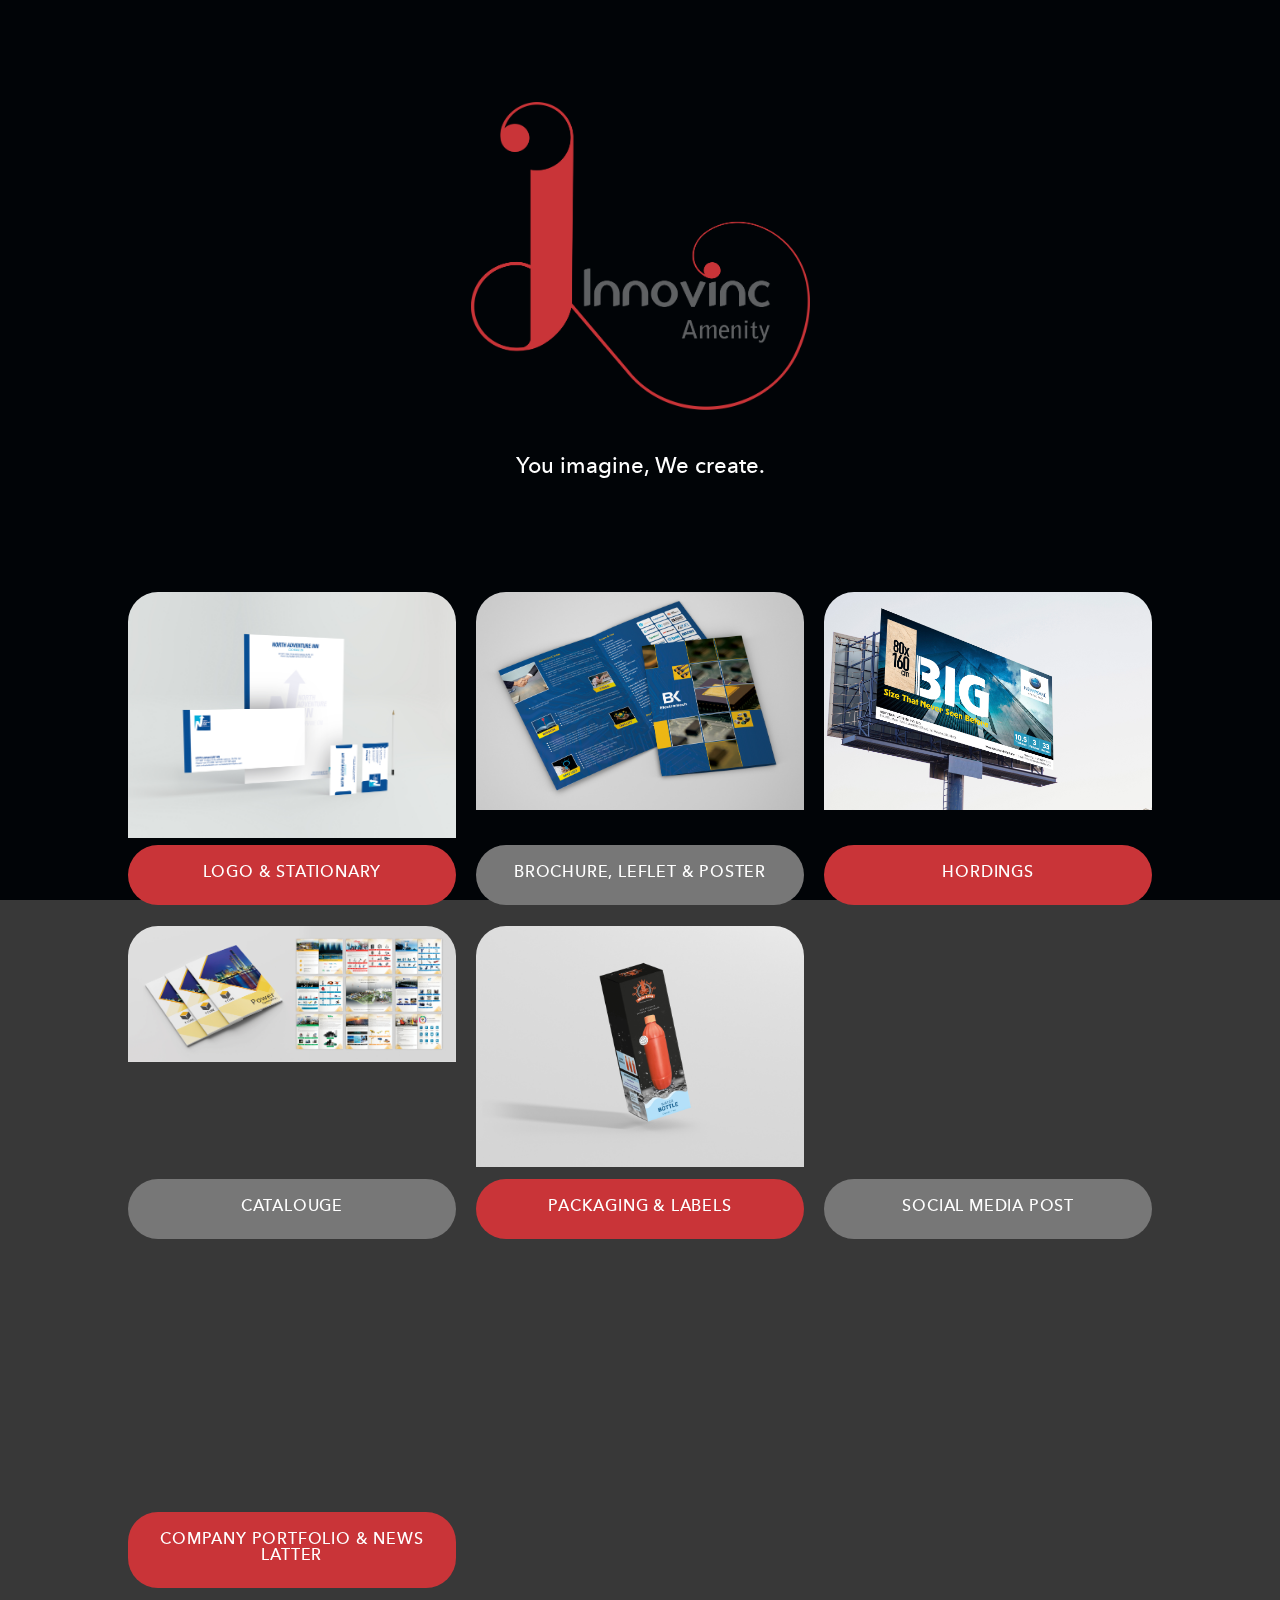
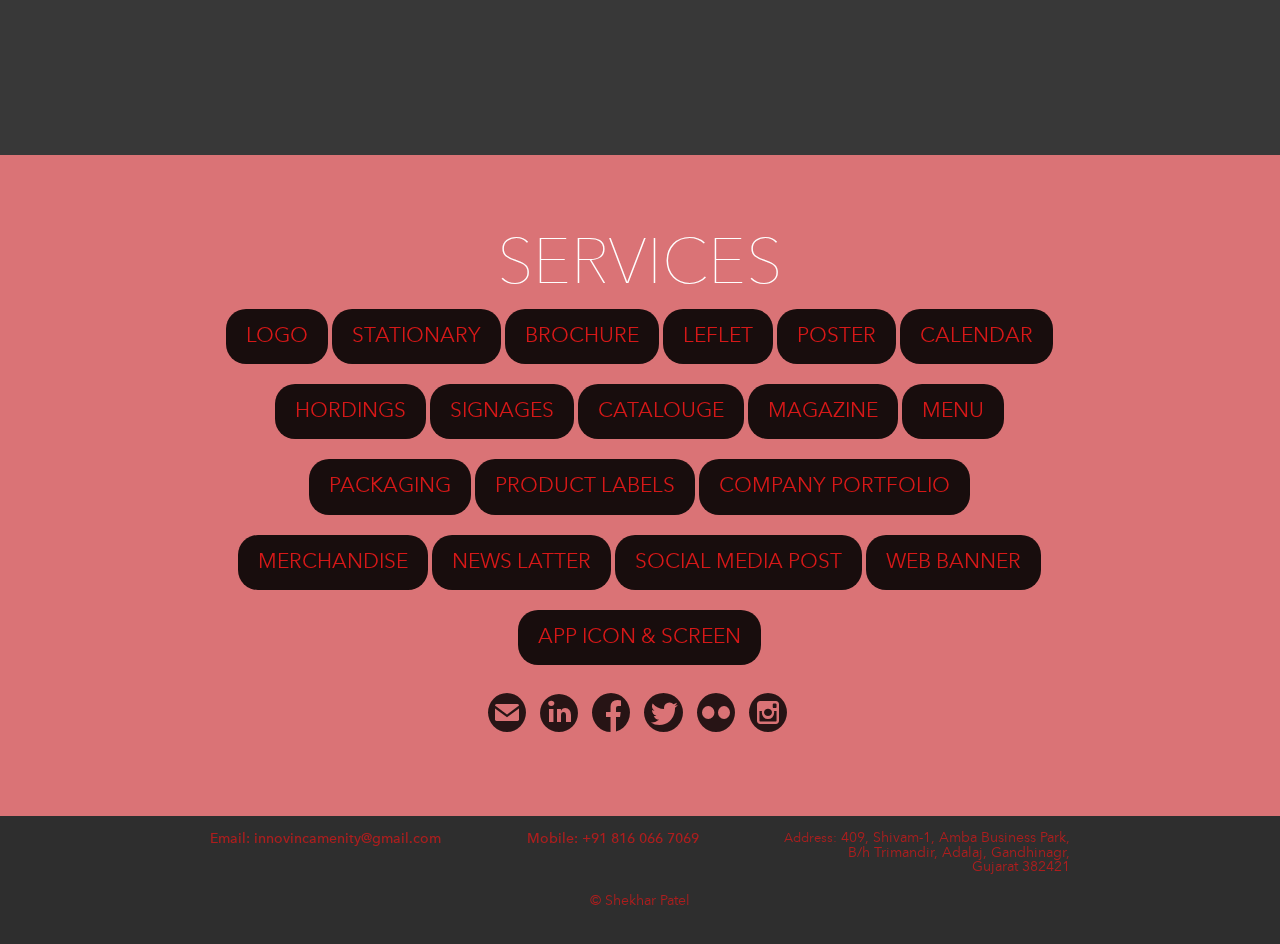
==== commit 51150d42: "main page decor changes" ====
--- a/index.html
+++ b/index.html
@@ -34,8 +34,8 @@
       <section class="main">
         <header class="home">
           <img src="img\Logo.png" class="main-logo" />
-          <!-- <h1>Shekhar Patel</h1>
-            <h2>Graphic Designer</h2> -->
+          <!-- <h1>Shekhar Patel</h1> -->
+          <h4>You imagine, We create.</h4>
         </header>
         <article class="section">
           <!-- 01 Logo & Stationary -->
@@ -128,55 +128,72 @@
         <div class="more"><h4></h4></div>
       </section>
       <footer>
-            <div class="services">
-              <h2>Services </h2>
-                  <p>Logo</p>
-                  <p>Stationary</p>
-                  <p>Brochure</p>
-                  <p>Leflet</p>
-                  <p>Poster</p>
-                  <p>Calendar</p>
-                  <p>Hordings</p>
-                  <p>Signages</p>
-                  <p>Catalouge</p>
-                  <p>Magazine</p>
-                  <p>Menu</p>
-                  <p>Packaging</p>
-                  <p>Product labels</p>
-                  <p>Company Portfolio</p>
-                  <p>Merchandise</p>
-                  <p>News Latter </p>
-                  <p>Social Media Post</p>
-                  <p>Web Banner</p>
-                  <p>App Icon & Screen</p>
-            </div>
+        <div class="services">
+          <h2>Services</h2>
+          <p>Logo</p>
+          <p>Stationary</p>
+          <p>Brochure</p>
+          <p>Leflet</p>
+          <p>Poster</p>
+          <p>Calendar</p>
+          <p>Hordings</p>
+          <p>Signages</p>
+          <p>Catalouge</p>
+          <p>Magazine</p>
+          <p>Menu</p>
+          <p>Packaging</p>
+          <p>Product labels</p>
+          <p>Company Portfolio</p>
+          <p>Merchandise</p>
+          <p>News Latter</p>
+          <p>Social Media Post</p>
+          <p>Web Banner</p>
+          <p>App Icon & Screen</p>
+        </div>
         <!-- <p>After nearly two decades working for top design firms in the industry, I now focus all of my time on helping clients of my own. Whether you&rsquo;re looking to redesign your website or just need help with user experience; need printed materials like business cards, brochures, or posters; are undertaking a logo or identity rework; even if you&rsquo;re just working on a Powerpoint presentation—I&rsquo;m here to help. &nbsp;<a href="about.html">More about me &rsaquo;</a></p> -->
         <p class="social">
           <a
-            href="mailto:heather@heathershaw.com?subject=A Message from HeatherShaw.com"
+            href="mailto:innovincamenity@gmail.com?subject=A Message from Protfolio Website !"
             ><i class="ss-icon">email</i></a
           >
-          <a href="https://www.linkedin.com/in/urbancrunchy" target="blank"
+          <a href="https://www.instagram.com/innovincamenity/" target="blank"
             ><i class="ss-icon">linkedin</i></a
           >
-          <a href="https://www.facebook.com/willis.heather" target="blank"
+          <a href="https://www.instagram.com/innovincamenity/" target="blank"
             ><i class="ss-icon">facebook</i></a
           >
-          <a href="https://twitter.com/urbancrunchy" target="blank"
+          <a href="https://www.instagram.com/innovincamenity/" target="blank"
             ><i class="ss-icon">twitter</i></a
           >
-          <a href="https://www.flickr.com/photos/urbancrunchy/" target="blank"
+          <a href="https://www.instagram.com/innovincamenity/" target="blank"
             ><i class="ss-icon">flickr</i></a
           >
-          <a href="https://www.instagram.com/urbancrunchy/" target="blank"
+          <a href="https://www.instagram.com/innovincamenity/" target="blank"
             ><i class="ss-icon">instagram</i></a
           >
         </p>
       </footer>
       <section class="copyright">
-        <p>Add.: 409, Shivam-1, Amba Business Park, B/h Trimandir, Adalaj, Gandhinagr, Gujarat 382421</p>
-        <p>Contect No.: +91 816 066 7069</p>
-        <p>Email id.: innovincamenity@gmail.com</p>
+        <address>
+          <div class="contact-details">
+            <div>
+              <span>Email: </span>
+              <a href="mailto:innovincamenity@gmail.com"
+                >innovincamenity@gmail.com</a
+              >
+            </div>
+            <div>
+              <span>Mobile: </span>
+              <a href="tel:+918160667069">+91 816 066 7069</a>
+            </div>
+            <p class="address">
+              <span>Address: </span>
+              409, Shivam-1, Amba Business Park, <br />
+              B/h Trimandir, Adalaj, Gandhinagr,<br />
+              Gujarat 382421
+            </p>
+          </div>
+        </address>
         <p>&copy; Shekhar Patel</p>
       </section>
     </body>
--- a/stylesheets/screen.css
+++ b/stylesheets/screen.css
@@ -155,7 +155,7 @@
   width: 100%;
   height: 100%;
   z-index: -10;
-  background: #051421 url("../i/me2.png") top center no-repeat;
+  background: #051421 url("../img/Back\ Background.jpg") top center no-repeat;
   -webkit-background-size: cover;
   -moz-background-size: cover;
   -o-background-size: cover;
@@ -274,8 +274,8 @@
   padding: 10% 0 60px 0;
 }
 section.main header img {
-  height: 529px;
-  width: 637px;
+  width: 339px;
+  height: 308px;
 }
 section.main .section {
   clear: both;
@@ -1400,7 +1400,7 @@
   clear: both;
   width: 66%;
   padding: 80px 17% 40px 17%;
-  background: #d61818c2;
+  background: #c93438b0;
   /* background: transparent url("../i/main-light-blue-bg.png") top left repeat; */
   font-family: "AvenirNextLTPro-Regular", Helvetica, Arial, sans-serif;
   color: #051421;
@@ -1417,7 +1417,7 @@
 footer a:hover {
   transition: all 0.3s ease-in-out;
   transform: translate3d(0px, -15px, 0px);
-  font-size: 1.3em;
+  /* font-size: 1.3em; */
   color: #ffffff;
 }
 footer .social {
@@ -1439,6 +1439,15 @@
   padding: 15px 210px;
   flex-direction: column;
 }
+
+.copyright span {
+  font-size: 0.9em;
+  line-height: 1em;
+  display: inline-block;
+  color: #d61818c2;
+  text-align: center;
+}
+
 .copyright p {
   font-size: 0.9em;
   transition: all 0.3s ease-in-out;
@@ -1447,9 +1456,33 @@
   color: #d61818c2;
   text-align: center;
 }
+
 .copyright p:hover {
-  font-size: 1.1em;
+  /* font-size: 1.1em; */
   color: #ffffff;
+}
+
+.copyright a {
+  font-size: 0.9em;
+  transition: all 0.3s ease-in-out;
+  line-height: 1em;
+  display: inline-block;
+  color: #d61818c2;
+  text-align: center;
+  text-decoration: none;
+}
+.copyright a:hover {
+  /* font-size: 1.1em; */
+  color: #ffffff;
+}
+
+.contact-details {
+  display: flex;
+  flex-direction: row;
+  justify-content: space-between;
+}
+.address {
+  text-align: end !important;
 }
 
 @media only screen and (min-width: 1025px) {
@@ -1532,8 +1565,8 @@
   }
 
   section.main header img {
-    height: 229px;
-    width: 290px;
+    width: 140px;
+    height: 115px;
   }
 
   .subpage .top a,
@@ -1675,8 +1708,8 @@
 }
 @media only screen and (max-width: 280px) {
   section.main header img {
-    height: 210px;
-    width: 250px;
+    width: 140px;
+    height: 115px;
   }
 }
 
@@ -1686,8 +1719,8 @@
   }
 
   section.main header img {
-    height: 329px;
-    width: 437px;
+    width: 239px;
+    height: 208px;
   }
 
   h1,
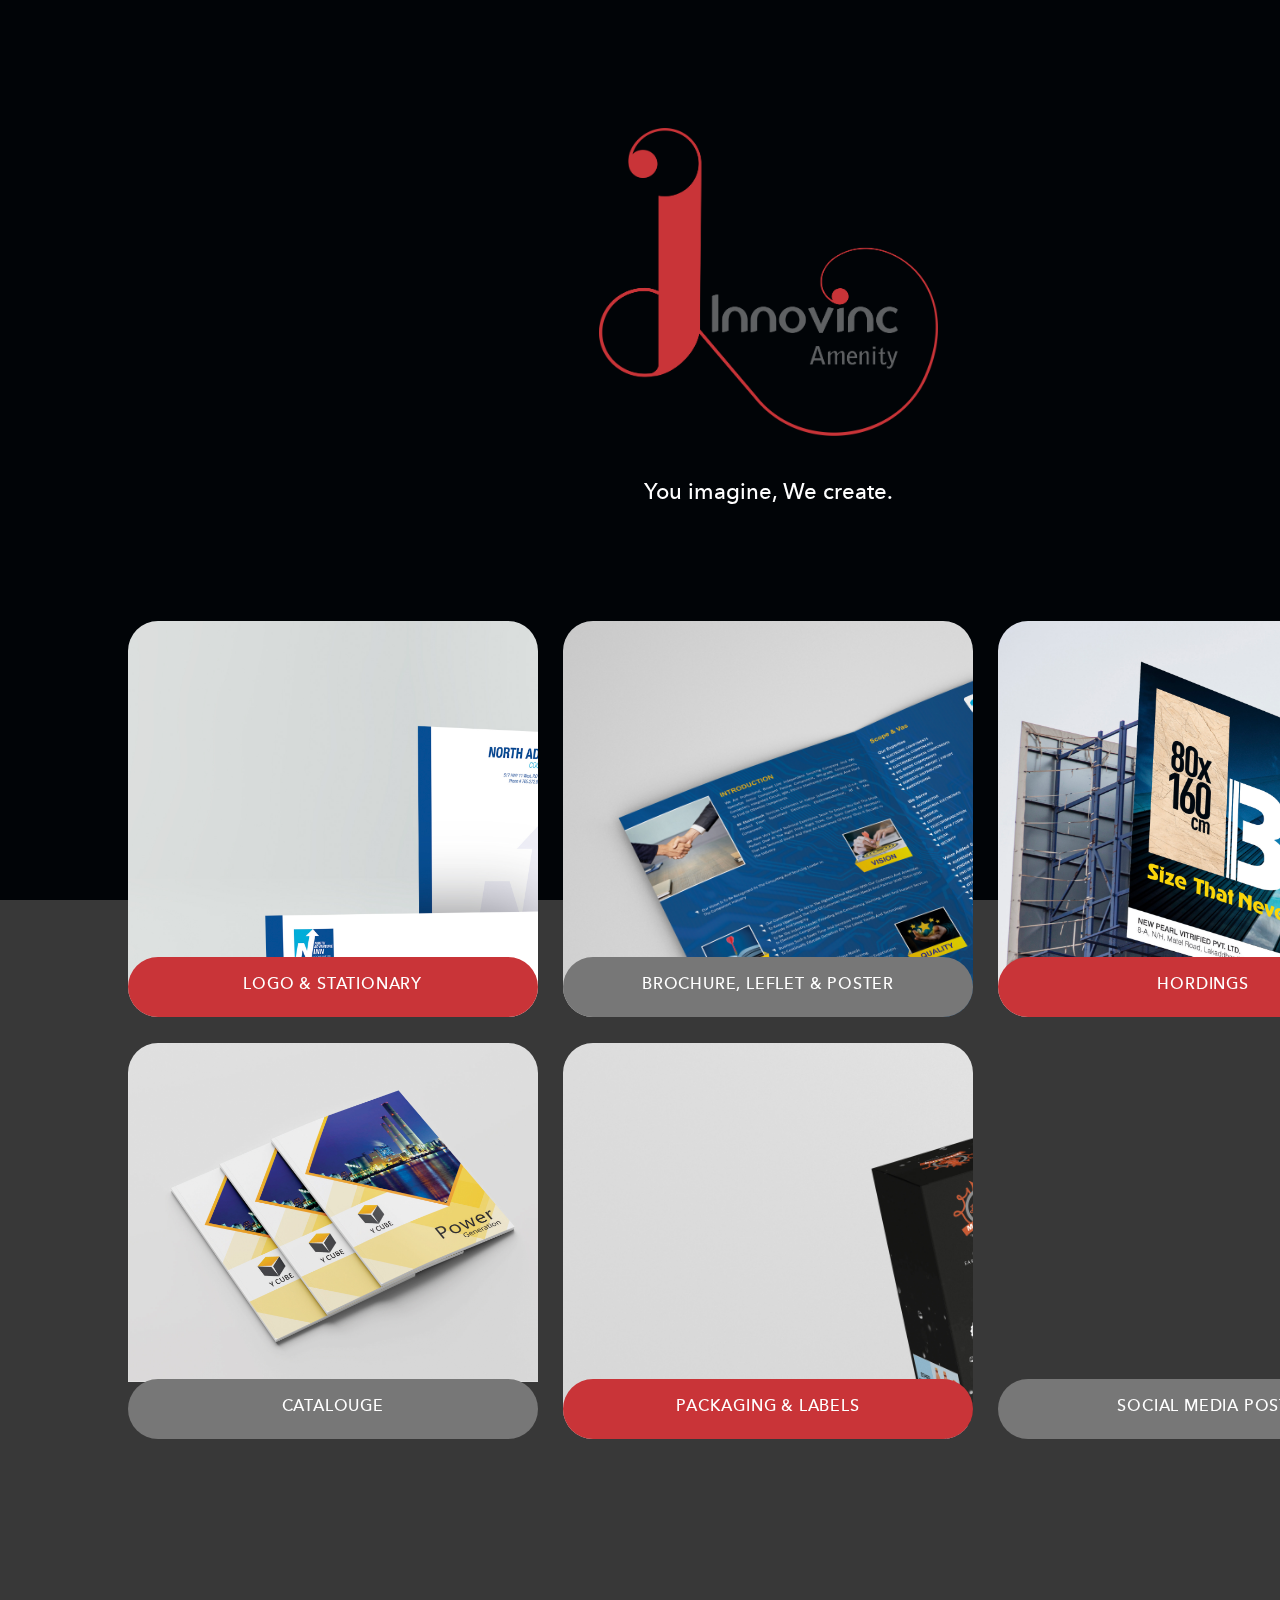
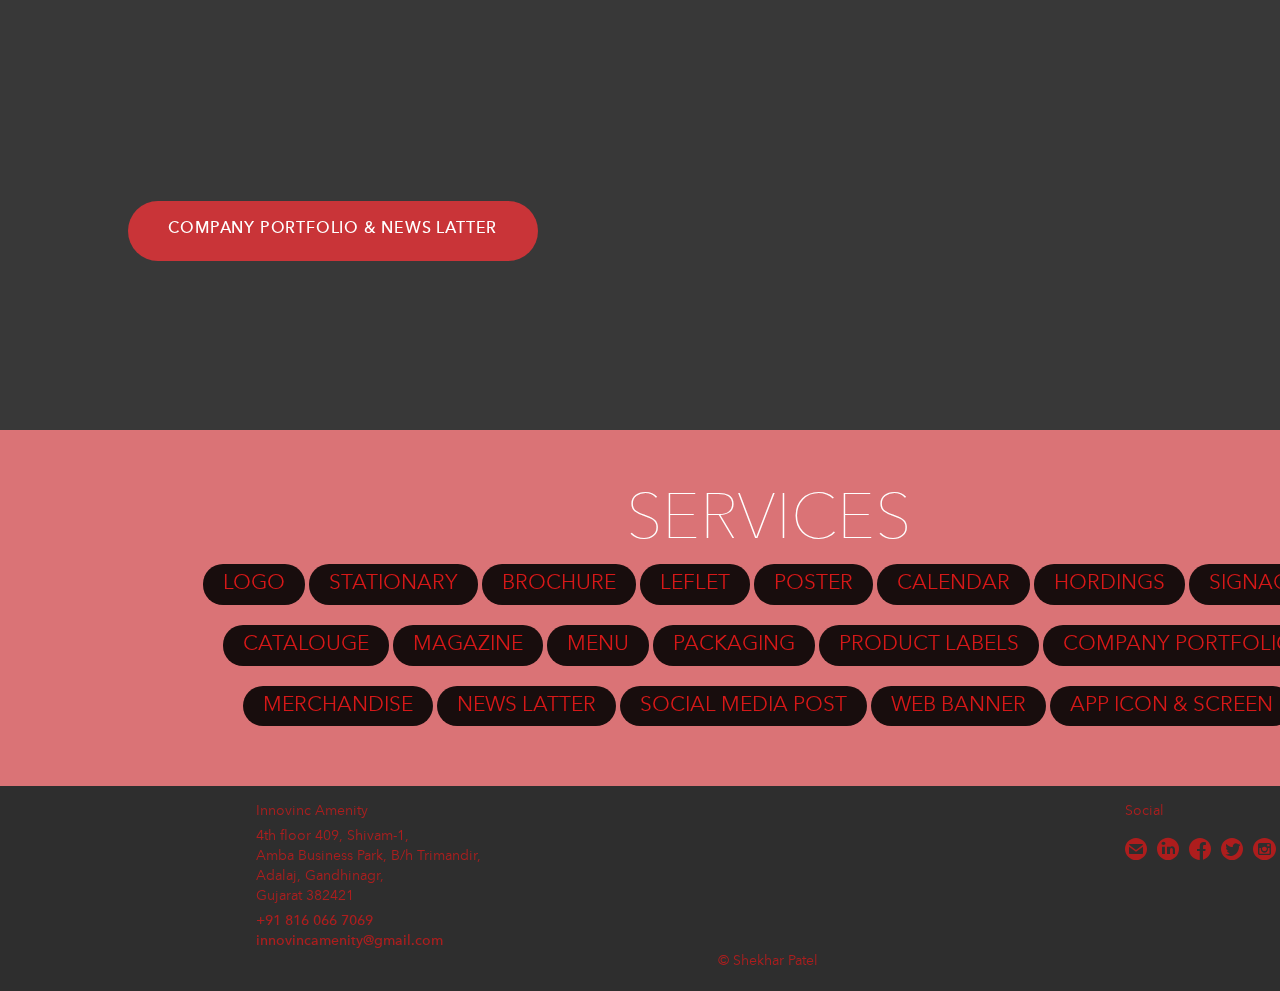
==== commit f92b1e1b: "main page decoration" ====
--- a/index.html
+++ b/index.html
@@ -151,47 +151,42 @@
           <p>App Icon & Screen</p>
         </div>
         <!-- <p>After nearly two decades working for top design firms in the industry, I now focus all of my time on helping clients of my own. Whether you&rsquo;re looking to redesign your website or just need help with user experience; need printed materials like business cards, brochures, or posters; are undertaking a logo or identity rework; even if you&rsquo;re just working on a Powerpoint presentation—I&rsquo;m here to help. &nbsp;<a href="about.html">More about me &rsaquo;</a></p> -->
-        <p class="social">
-          <a
-            href="mailto:innovincamenity@gmail.com?subject=A Message from Protfolio Website !"
-            ><i class="ss-icon">email</i></a
-          >
-          <a href="https://www.instagram.com/innovincamenity/" target="blank"
-            ><i class="ss-icon">linkedin</i></a
-          >
-          <a href="https://www.instagram.com/innovincamenity/" target="blank"
-            ><i class="ss-icon">facebook</i></a
-          >
-          <a href="https://www.instagram.com/innovincamenity/" target="blank"
-            ><i class="ss-icon">twitter</i></a
-          >
-          <a href="https://www.instagram.com/innovincamenity/" target="blank"
-            ><i class="ss-icon">flickr</i></a
-          >
-          <a href="https://www.instagram.com/innovincamenity/" target="blank"
-            ><i class="ss-icon">instagram</i></a
-          >
-        </p>
       </footer>
       <section class="copyright">
         <address>
           <div class="contact-details">
             <div>
-              <span>Email: </span>
-              <a href="mailto:innovincamenity@gmail.com"
-                >innovincamenity@gmail.com</a
-              >
+              <p>Innovinc Amenity</p> <br>
+              <p class="address">
+                4th floor 409, Shivam-1, <br> 
+                Amba Business Park, B/h Trimandir,<br />
+                Adalaj, Gandhinagr,<br />
+                Gujarat 382421 <br />
+              </p><br>
+              <a href="tel:+918160667069">+91 816 066 7069</a><br />
+              <a href="mailto:innovincamenity@gmail.com">innovincamenity@gmail.com</a>
             </div>
-            <div>
-              <span>Mobile: </span>
-              <a href="tel:+918160667069">+91 816 066 7069</a>
+            <div class="social-links">
+              <p>Social</p> <br>
+              <p class="social">
+                <a
+                  href="mailto:innovincamenity@gmail.com?subject=A Message from Protfolio Website !"
+                  ><i class="ss-icon">email</i></a
+                >
+                <a href="https://www.instagram.com/innovincamenity/" target="blank"
+                  ><i class="ss-icon">linkedin</i></a
+                >
+                <a href="https://www.instagram.com/innovincamenity/" target="blank"
+                  ><i class="ss-icon">facebook</i></a
+                >
+                <a href="https://www.instagram.com/innovincamenity/" target="blank"
+                  ><i class="ss-icon">twitter</i></a
+                >
+                <a href="https://www.instagram.com/innovincamenity/" target="blank"
+                  ><i class="ss-icon">instagram</i></a
+                >
+              </p>
             </div>
-            <p class="address">
-              <span>Address: </span>
-              409, Shivam-1, Amba Business Park, <br />
-              B/h Trimandir, Adalaj, Gandhinagr,<br />
-              Gujarat 382421
-            </p>
           </div>
         </address>
         <p>&copy; Shekhar Patel</p>
--- a/stylesheets/screen.css
+++ b/stylesheets/screen.css
@@ -226,16 +226,17 @@
   border-radius: 20px;
   text-transform: uppercase;
   transition: all 0.3s ease-in-out;
+  line-height: 1em;
 }
 
 .services p:hover {
-  transform: translate3d(0px, -5px, 0px);
-  color: #d61818;
-  background-color: #ffffff;
+  /* transform: translate3d(0px, -5px, 0px); */
+  color: #ffffff;
+  /* background-color: #ffffff; */
   padding: 10px 20px;
   display: inline-block;
-  border-radius: 10px;
-  text-transform: uppercase;
+  /* border-radius: 10px; */
+  /* text-transform: uppercase; */
 }
 
 .more .button {
@@ -262,7 +263,7 @@
 
 section.main {
   /* d61818 */
-  width: 80%;
+  width: 100%;
   padding: 0 10%;
   background: #000000c7;
   /* background: transparent url("../i/grey-bg.png") top left repeat; */
@@ -320,7 +321,7 @@
   border-radius: 30px;
   transition: all 0.3s ease-in-out;
   background: transparent url("../img/mainPage/logoStat.jpg") top left no-repeat;
-  background-size: 100%;
+  background-size: 200%;
 }
 section.main .col .logo-stat a .caption,
 section.main .col .logo-stat a:link .caption,
@@ -336,7 +337,7 @@
 section.main .col-even .logo-stat a:hover {
   transform: translate3d(0px, -15px, 0px);
   background: transparent url("../img/mainPage/logoStat.jpg") top left no-repeat;
-  background-size: 100%;
+  background-size: 180%;
 }
 section.main .col .logo-stat a:hover .caption,
 section.main .col-even .logo-stat a:hover .caption {
@@ -352,7 +353,7 @@
   border-radius: 30px;
   transition: all 0.3s ease-in-out;
   background: transparent url("../img/mainPage/hord.jpg") top left no-repeat;
-  background-size: 100%;
+  background-size: 200%;
 }
 section.main .col .hord a .caption,
 section.main .col .hord a:link .caption,
@@ -368,7 +369,7 @@
 section.main .col-even .hord a:hover {
   transform: translate3d(0px, -15px, 0px);
   background: transparent url("../img/mainPage/hord.jpg") top left no-repeat;
-  background-size: 100%;
+  background-size: 180%;
 }
 section.main .col .hord a:hover .caption,
 section.main .col-even .hord a:hover .caption {
@@ -384,7 +385,7 @@
   border-radius: 30px;
   transition: all 0.3s ease-in-out;
   background: transparent url("../img/mainPage/catlg.jpg") top left no-repeat;
-  background-size: 100%;
+  background-size: 200%;
 }
 section.main .col .catlg a .caption,
 section.main .col .catlg a:link .caption,
@@ -400,7 +401,7 @@
 section.main .col-even .catlg a:hover {
   transform: translate3d(0px, -15px, 0px);
   background: transparent url("../img/mainPage/catlg.jpg") top left no-repeat;
-  background-size: 100%;
+  background-size: 180%;
 }
 section.main .col .catlg a:hover .caption,
 section.main .col-even .catlg a:hover .caption {
@@ -416,7 +417,7 @@
   border-radius: 30px;
   transition: all 0.3s ease-in-out;
   background: transparent url("../img/mainPage/packLab.jpg") top left no-repeat;
-  background-size: 100%;
+  background-size: 200%;
 }
 section.main .col .pak-lab a .caption,
 section.main .col .pak-lab a:link .caption,
@@ -432,7 +433,7 @@
 section.main .col-even .pak-lab a:hover {
   transform: translate3d(0px, -15px, 0px);
   background: transparent url("../img/mainPage/packLab.jpg") top left no-repeat;
-  background-size: 100%;
+  background-size: 180%;
 }
 section.main .col .pak-lab a:hover .caption,
 section.main .col-even .pak-lab a:hover .caption {
@@ -448,7 +449,7 @@
   border-radius: 30px;
   transition: all 0.3s ease-in-out;
   background: transparent url("../img/mainPage/social.jpg") top left no-repeat;
-  background-size: 100%;
+  background-size: 200%;
 }
 section.main .col .soc-mark-post a .caption,
 section.main .col .soc-mark-post a:link .caption,
@@ -464,7 +465,7 @@
 section.main .col-even .soc-mark-post a:hover {
   transform: translate3d(0px, -15px, 0px);
   background: transparent url("../img/mainPage/social.jpg") top left no-repeat;
-  background-size: 100%;
+  background-size: 180%;
 }
 section.main .col .soc-mark-post a:hover .caption,
 section.main .col-even .soc-mark-post a:hover .caption {
@@ -480,7 +481,7 @@
   border-radius: 30px;
   transition: all 0.3s ease-in-out;
   background: transparent url("../img/mainPage/comp-newlatt") top left no-repeat;
-  background-size: 100%;
+  background-size: 200%;
 }
 section.main .col .comp-port-newlatt a .caption,
 section.main .col .comp-port-newlatt a:link .caption,
@@ -496,7 +497,7 @@
 section.main .col-even .comp-port-newlatt a:hover {
   transform: translate3d(0px, -15px, 0px);
   background: transparent url("../img/mainPage/comp-newlatt") top left no-repeat;
-  background-size: 100%;
+  background-size: 180%;
 }
 section.main .col .comp-port-newlatt a:hover .caption,
 section.main .col-even .comp-port-newlatt a:hover .caption {
@@ -513,7 +514,7 @@
   transition: all 0.3s ease-in-out;
   background: transparent url("../img/mainPage/broLefPost.jpg") top left
     no-repeat;
-  background-size: 100%;
+  background-size: 200%;
 }
 section.main .col .bro-lef-post a .caption,
 section.main .col .bro-lef-post a:link .caption,
@@ -530,7 +531,7 @@
   transform: translate3d(0px, -15px, 0px);
   background: transparent url("../img/mainPage/broLefPost.jpg") top left
     no-repeat;
-  background-size: 100%;
+  background-size: 180%;
 }
 section.main .col .bro-lef-post a:hover .caption,
 section.main .col-even .bro-lef-post a:hover .caption {
@@ -543,7 +544,7 @@
 section.main .col-even .tn-mi a:link,
 section.main .col-even .tn-mi a:active {
   background: transparent url("../i/tn-mi1.jpg") top left no-repeat;
-  background-size: 100%;
+  background-size: 200%;
 }
 section.main .col .tn-mi a .caption,
 section.main .col .tn-mi a:link .caption,
@@ -556,7 +557,7 @@
 section.main .col .tn-mi a:hover,
 section.main .col-even .tn-mi a:hover {
   background: transparent url("../i/tn-mi2.jpg") top left no-repeat;
-  background-size: 100%;
+  background-size: 180%;
 }
 section.main .col .tn-mi a:hover .caption,
 section.main .col-even .tn-mi a:hover .caption {
@@ -1398,33 +1399,33 @@
 
 footer {
   clear: both;
-  width: 66%;
-  padding: 80px 17% 40px 17%;
+  width: 100%;
+  padding: 60px 10% 40px 10%;
   background: #c93438b0;
   /* background: transparent url("../i/main-light-blue-bg.png") top left repeat; */
   font-family: "AvenirNextLTPro-Regular", Helvetica, Arial, sans-serif;
   color: #051421;
   text-align: center;
 }
-footer a,
-footer a:link,
-footer a:active {
-  font-family: "AvenirNextLTPro-Medium", Helvetica, Arial, sans-serif;
+
+.contact-details a:hover {
   transition: all 0.3s ease-in-out;
-  color: #000000d1;
-  text-decoration: none;
-}
-footer a:hover {
-  transition: all 0.3s ease-in-out;
-  transform: translate3d(0px, -15px, 0px);
+  /* transform: translate3d(0px, -15px, 0px); */
   /* font-size: 1.3em; */
   color: #ffffff;
 }
-footer .social {
-  font-size: 2.4em;
-}
-footer .social a {
+.contact-details .social {
+  font-size: 25px;
+}
+.contact-details .social a {
   margin-right: 4px;
+}
+
+.social-links {
+  display: flex;
+  flex-direction: column;
+  align-items: start;
+  justify-content: start;
 }
 
 .subpage footer {
@@ -1436,7 +1437,8 @@
   background: #000000d1;
   font-family: "AvenirNextLTPro-Medium", Helvetica, Arial, sans-serif;
   display: flex;
-  padding: 15px 210px;
+  padding: 15px 20%;
+  width: 80%;
   flex-direction: column;
 }
 
@@ -1451,28 +1453,27 @@
 .copyright p {
   font-size: 0.9em;
   transition: all 0.3s ease-in-out;
-  line-height: 1em;
+  line-height: 20px;
   display: inline-block;
   color: #d61818c2;
   text-align: center;
+  margin-bottom: 5px;
 }
 
 .copyright p:hover {
-  /* font-size: 1.1em; */
   color: #ffffff;
 }
 
 .copyright a {
   font-size: 0.9em;
   transition: all 0.3s ease-in-out;
-  line-height: 1em;
+  line-height: 20px;
   display: inline-block;
   color: #d61818c2;
   text-align: center;
   text-decoration: none;
 }
 .copyright a:hover {
-  /* font-size: 1.1em; */
   color: #ffffff;
 }
 
@@ -1482,7 +1483,7 @@
   justify-content: space-between;
 }
 .address {
-  text-align: end !important;
+  text-align: start !important;
 }
 
 @media only screen and (min-width: 1025px) {
